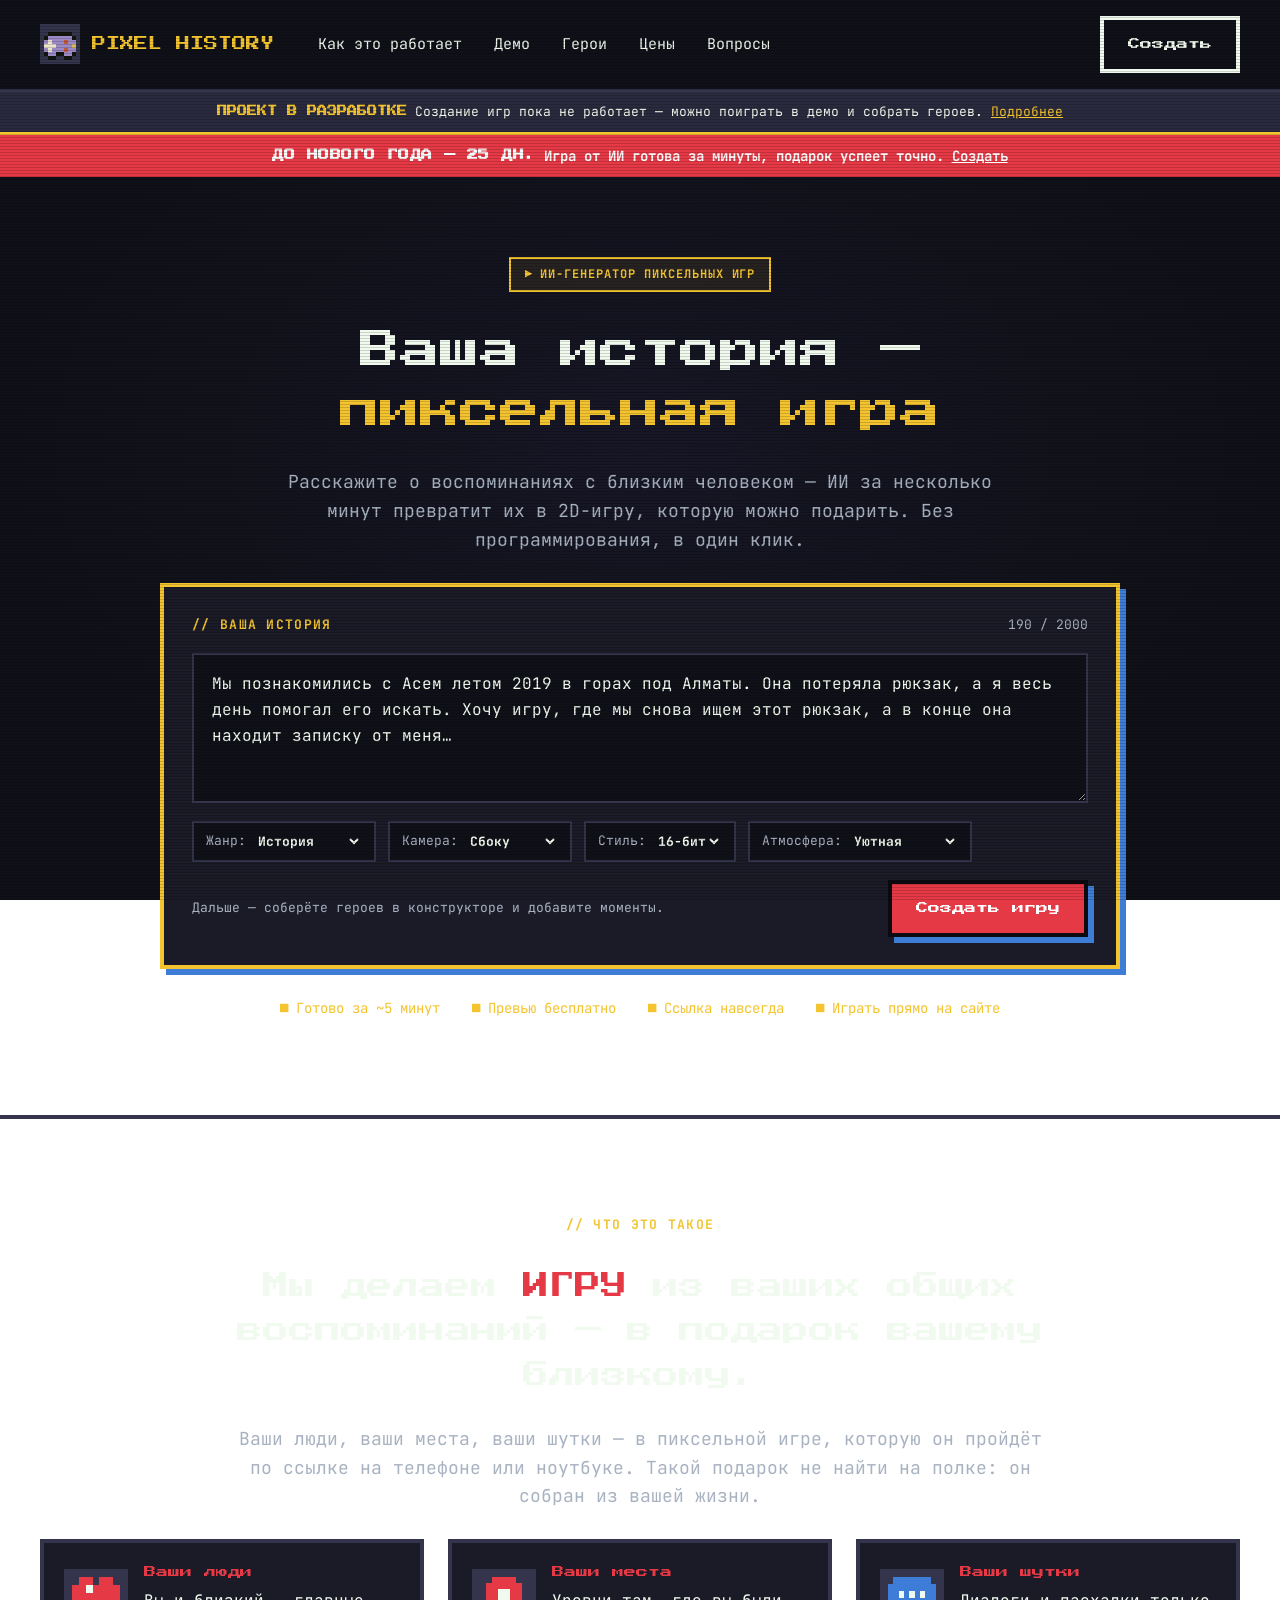
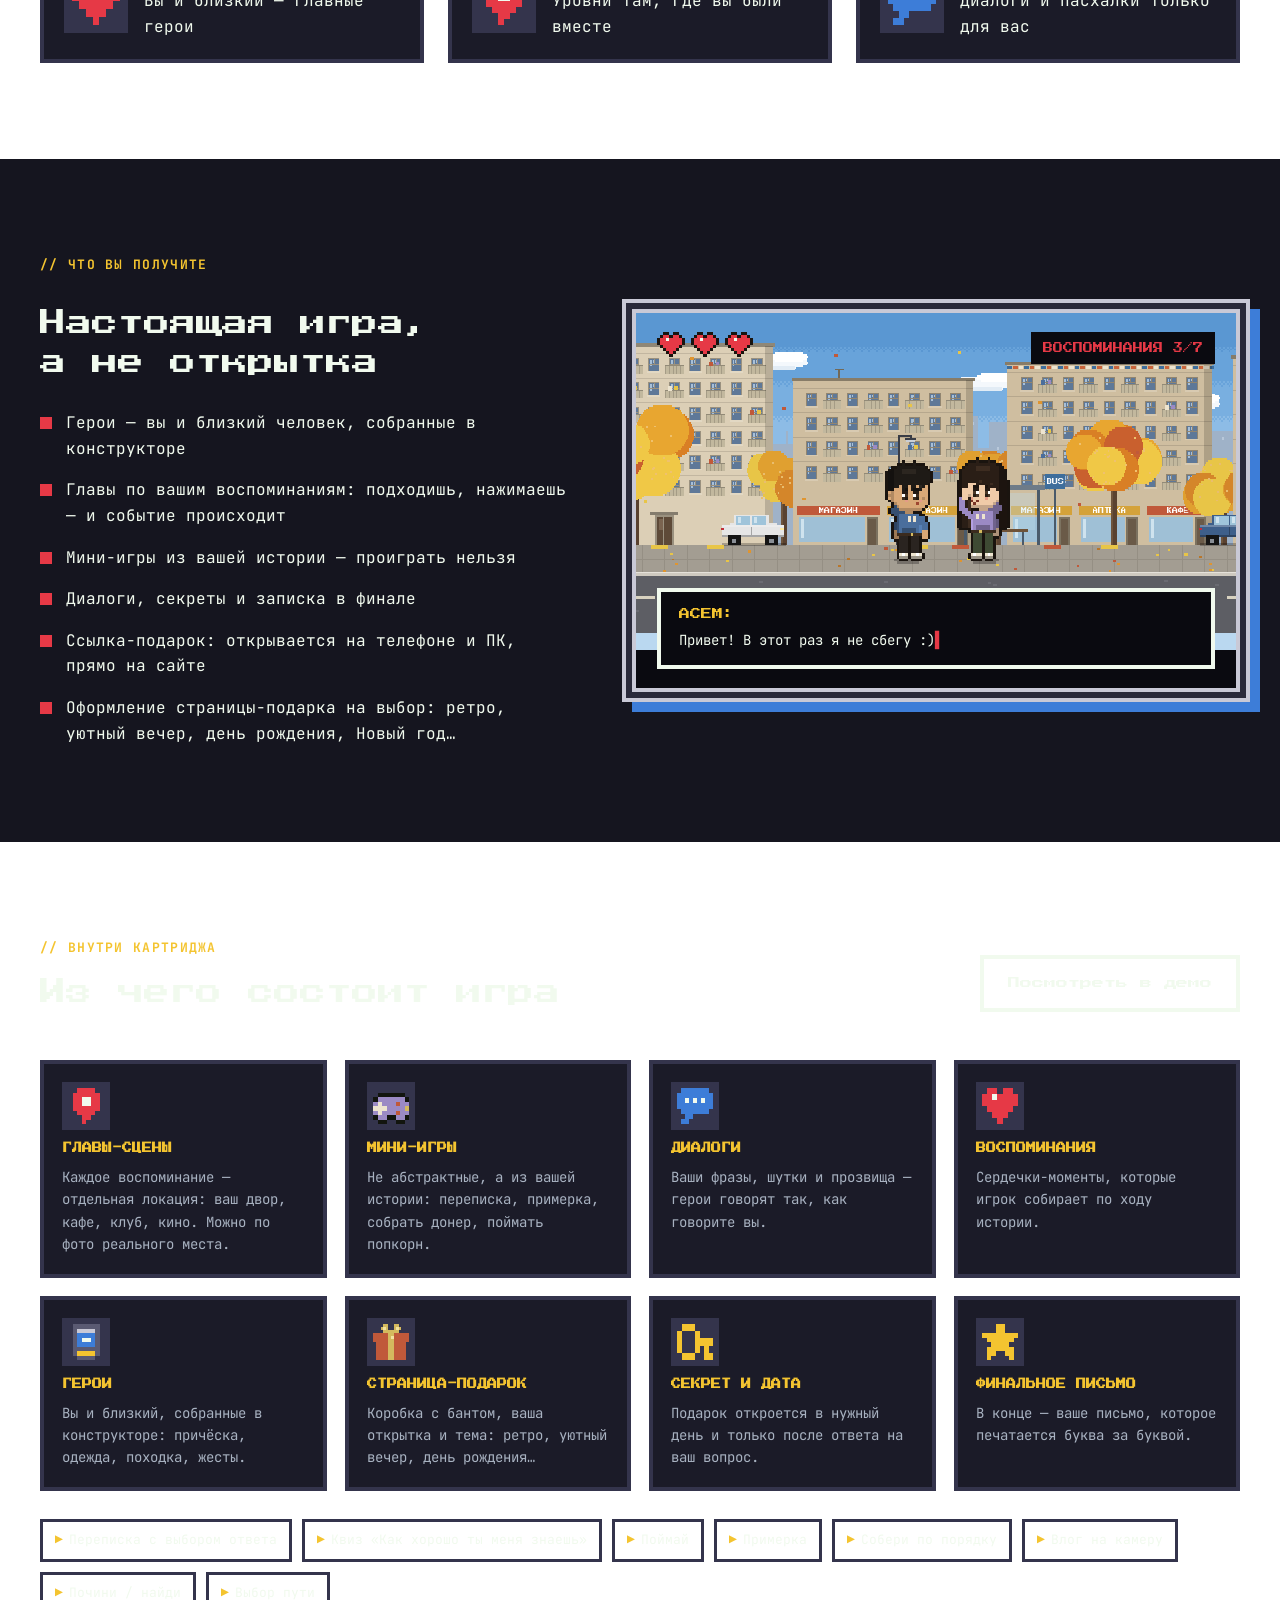
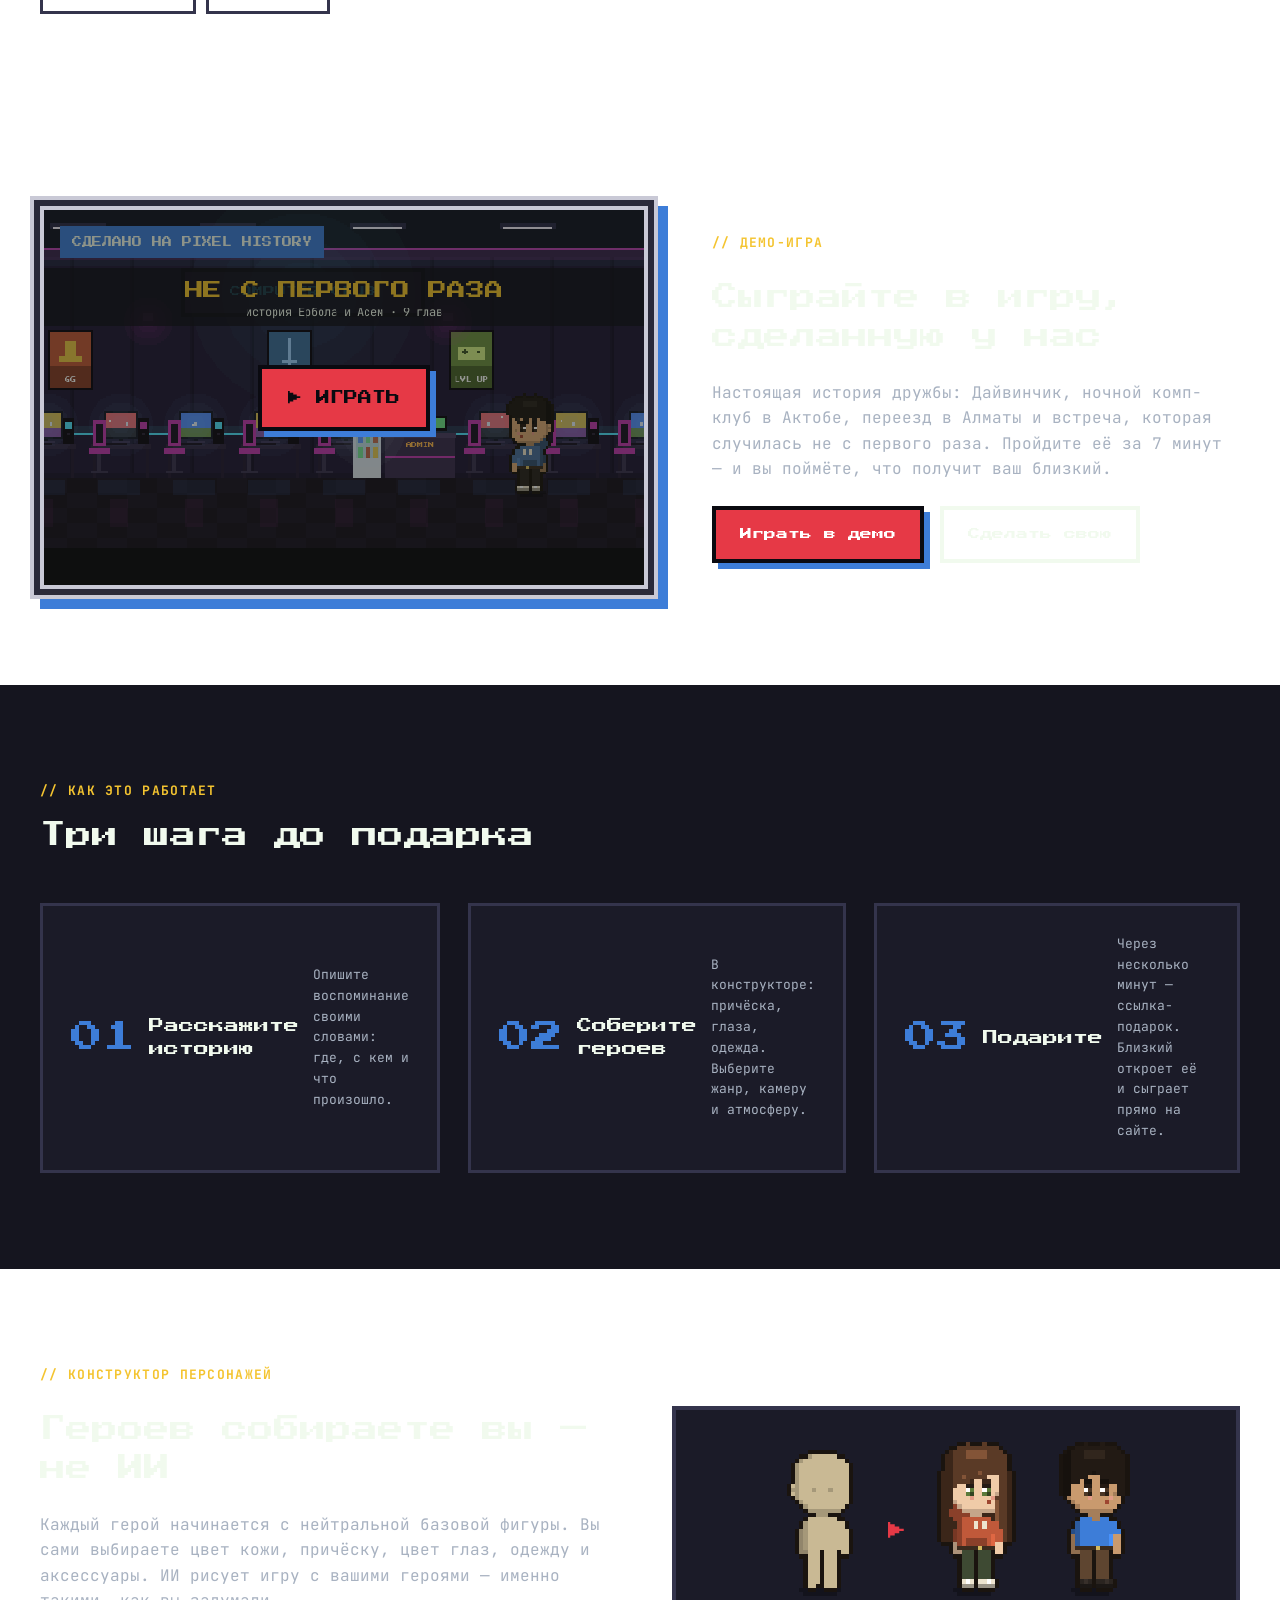
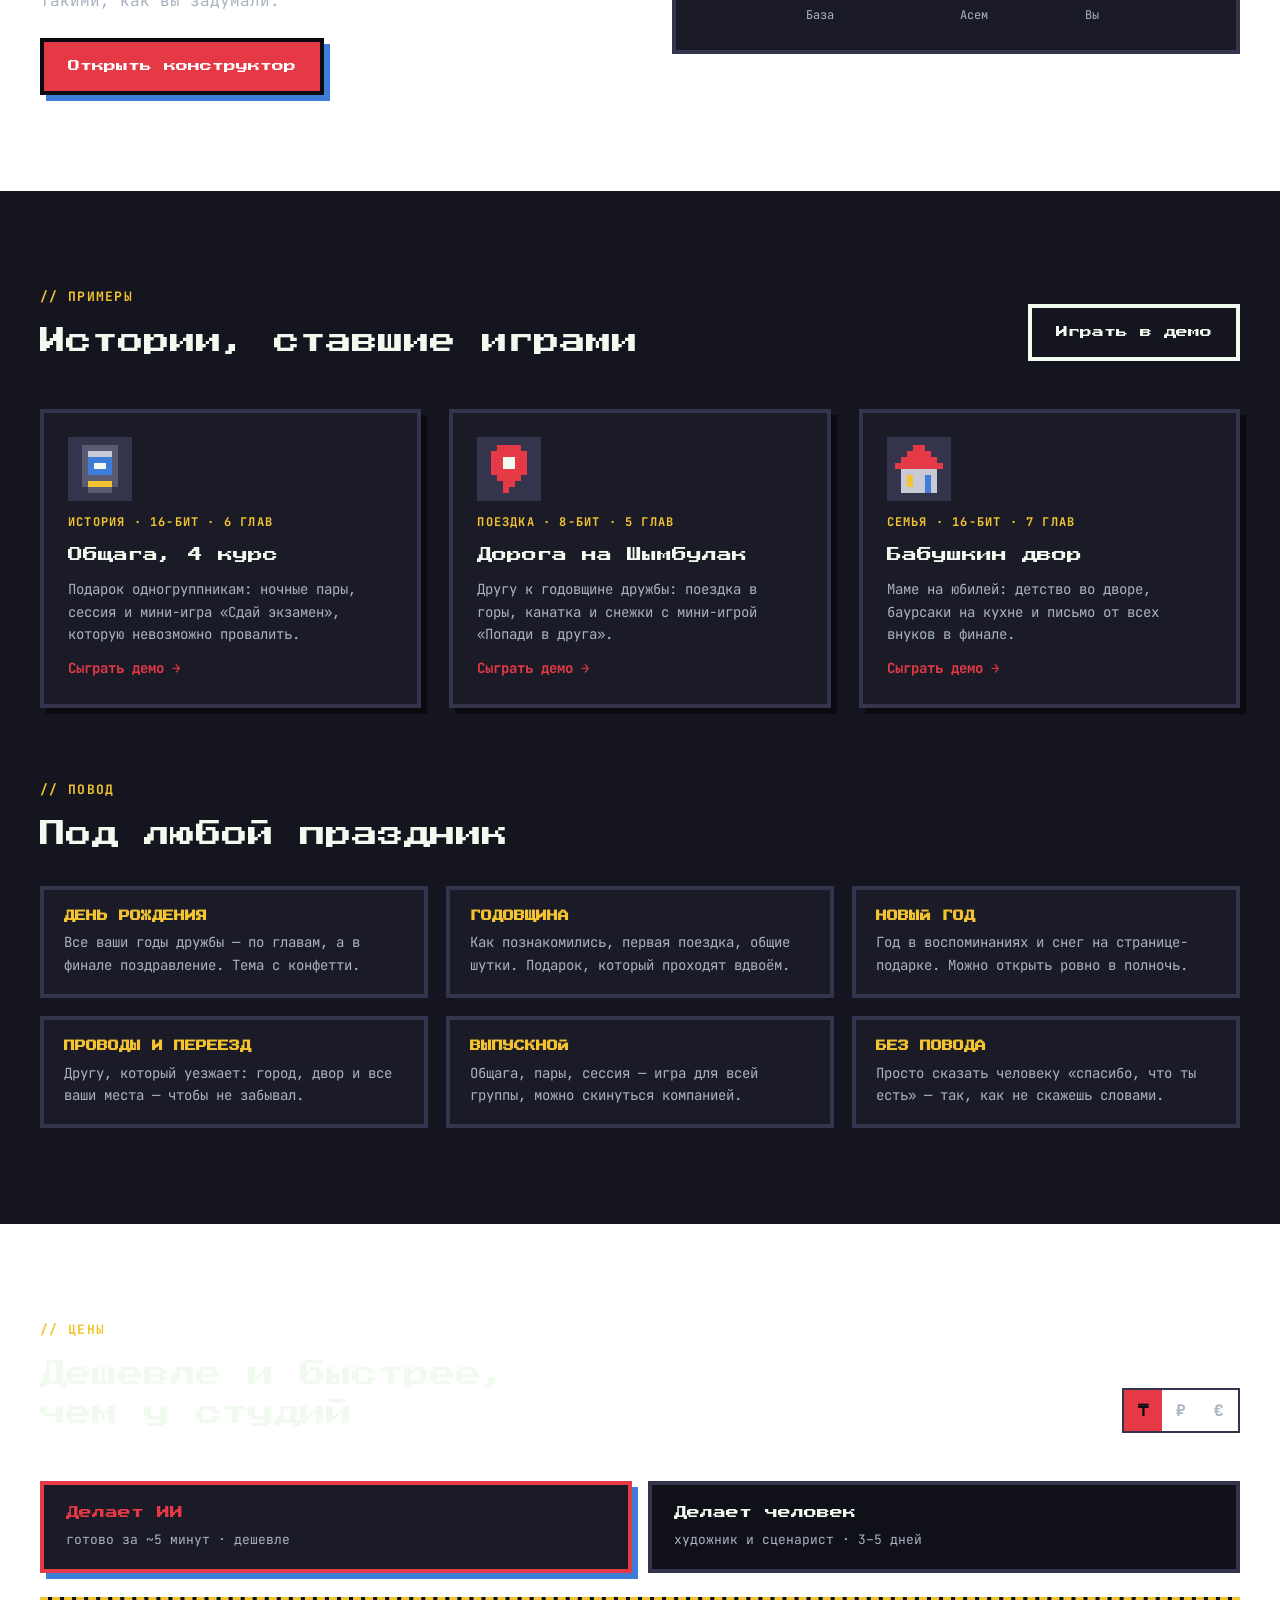
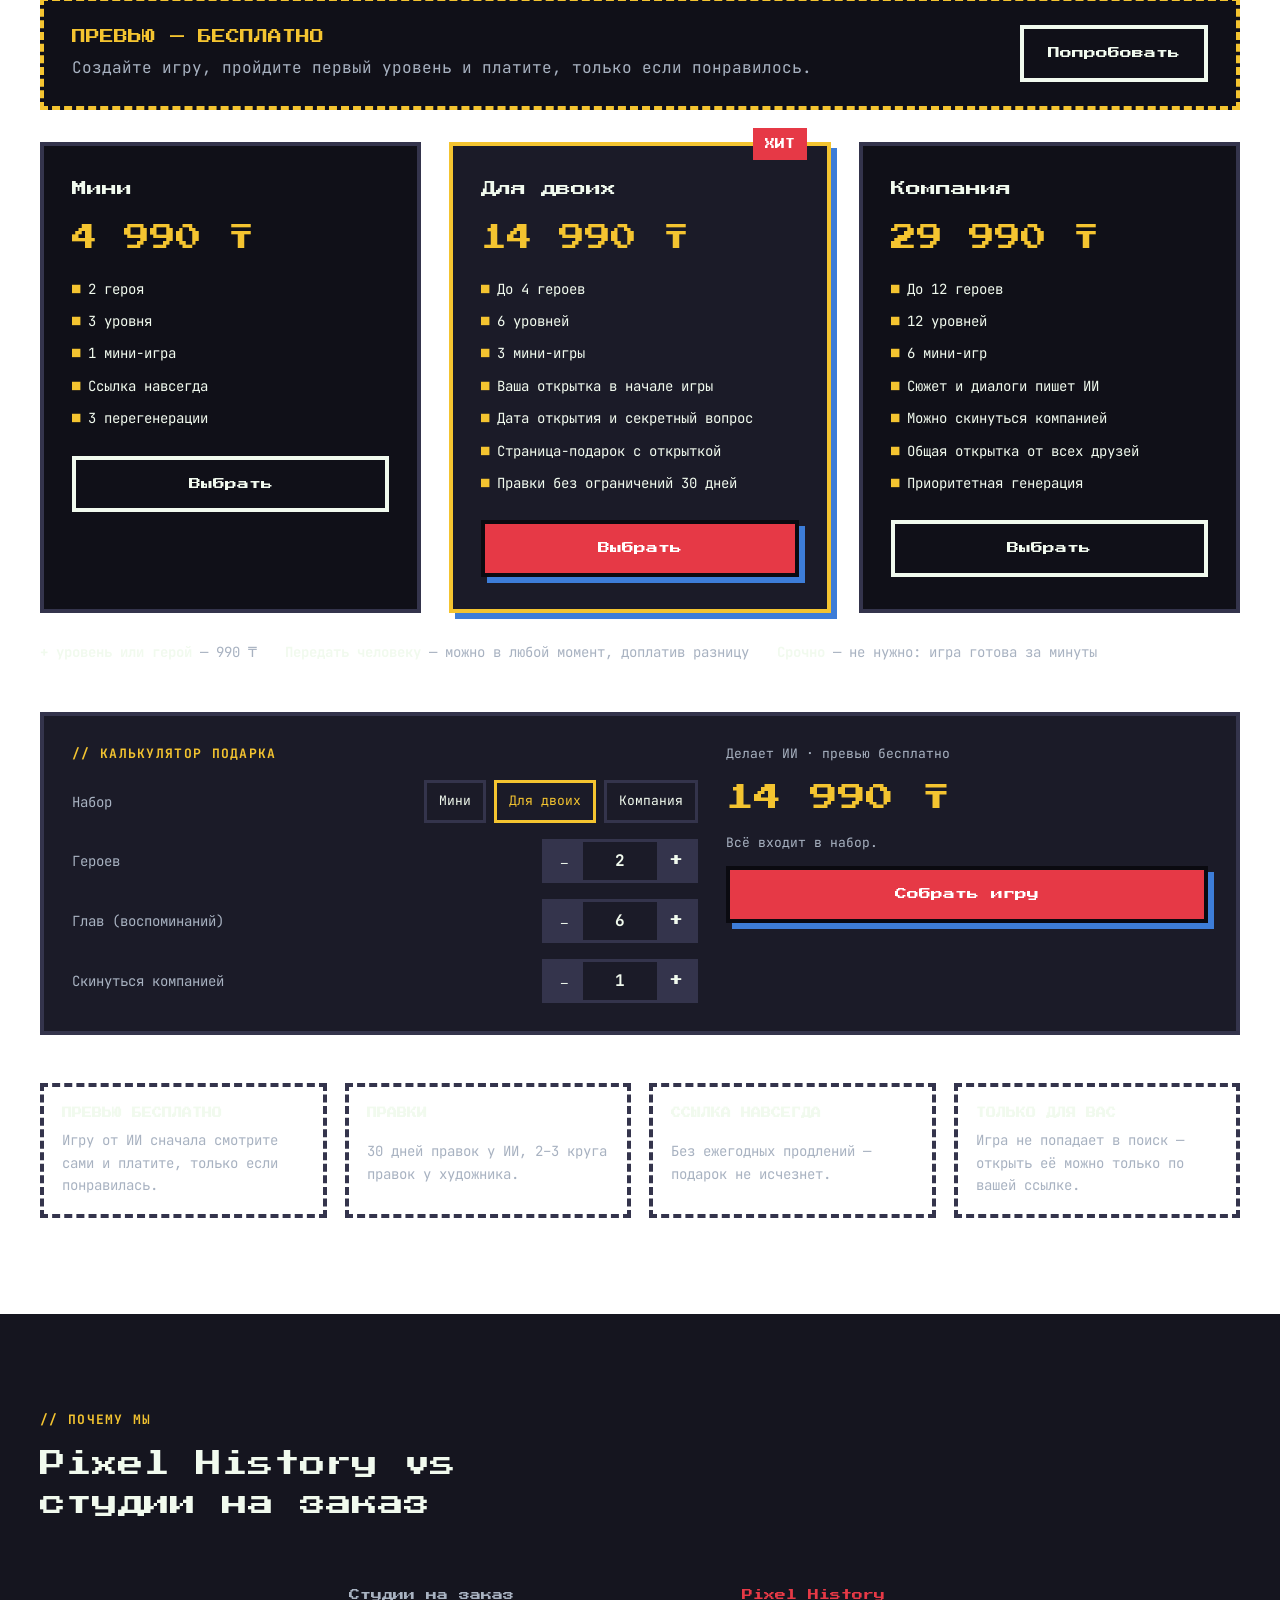
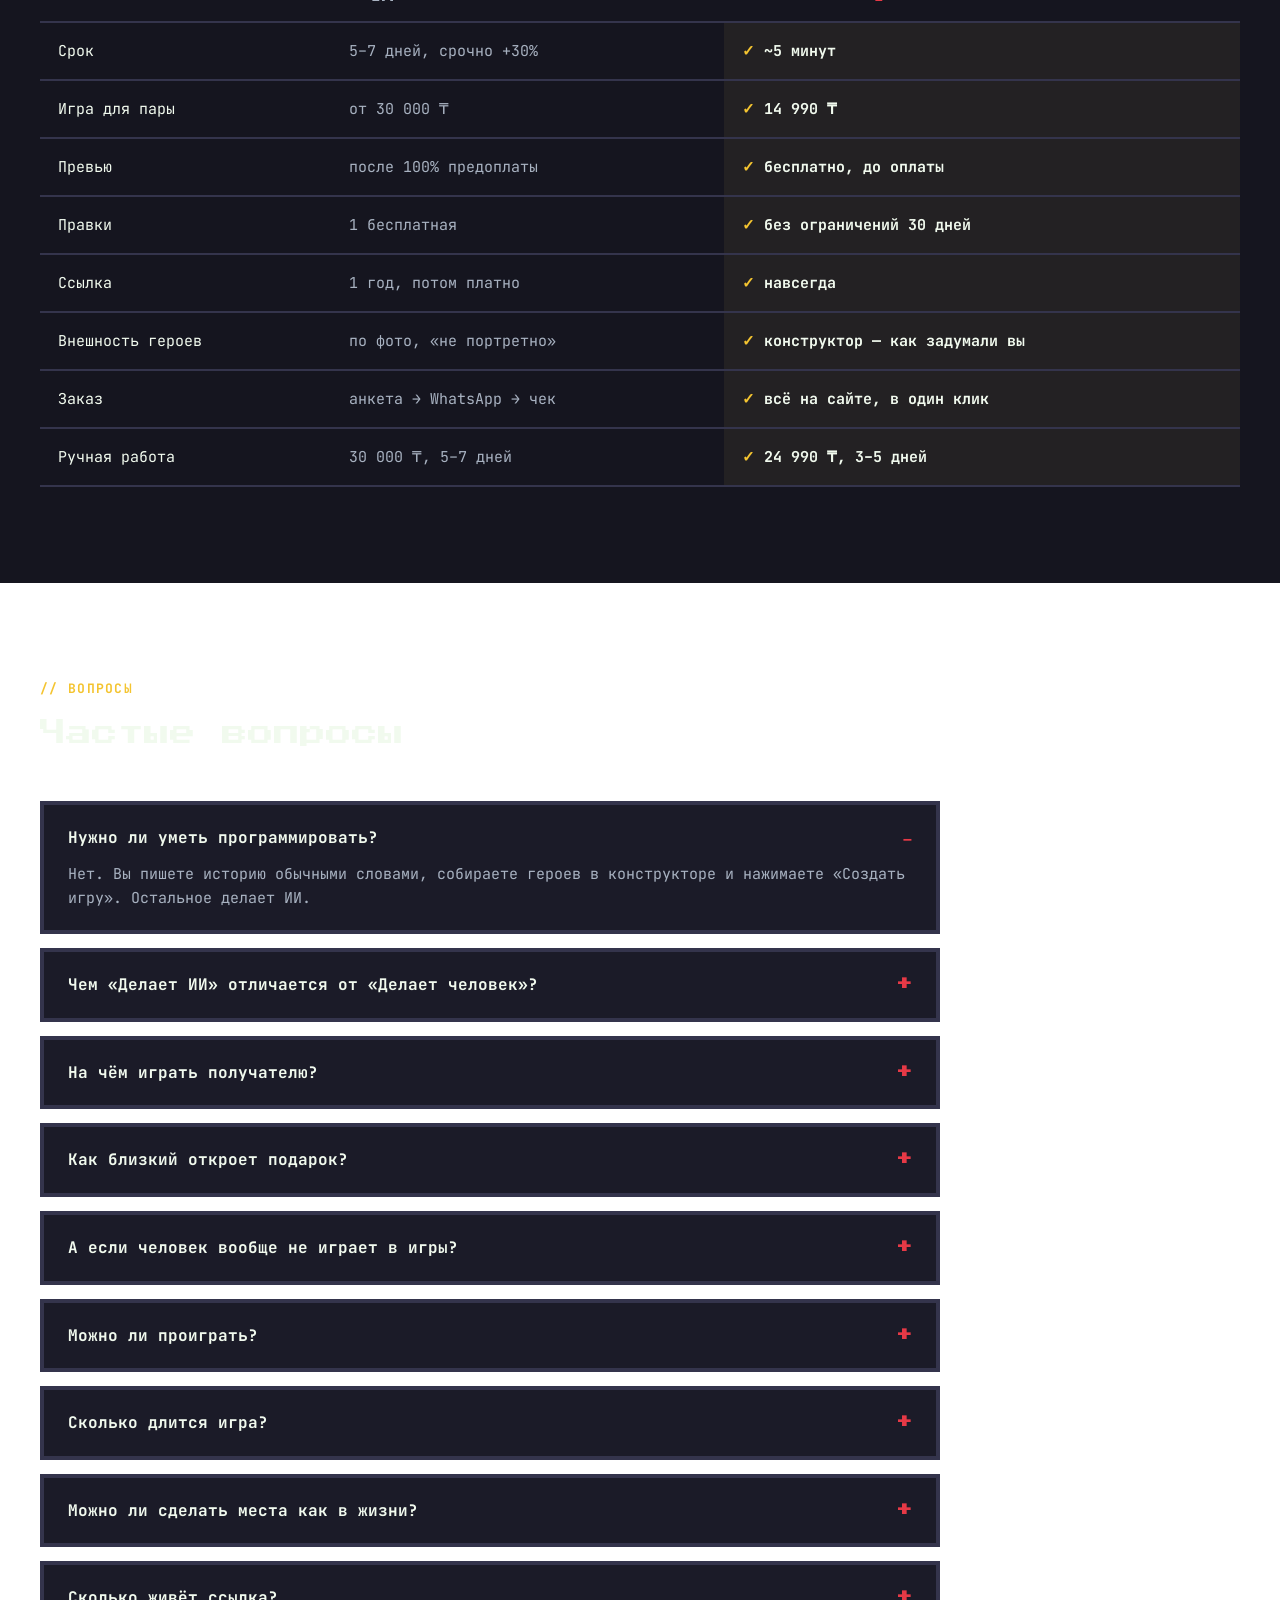
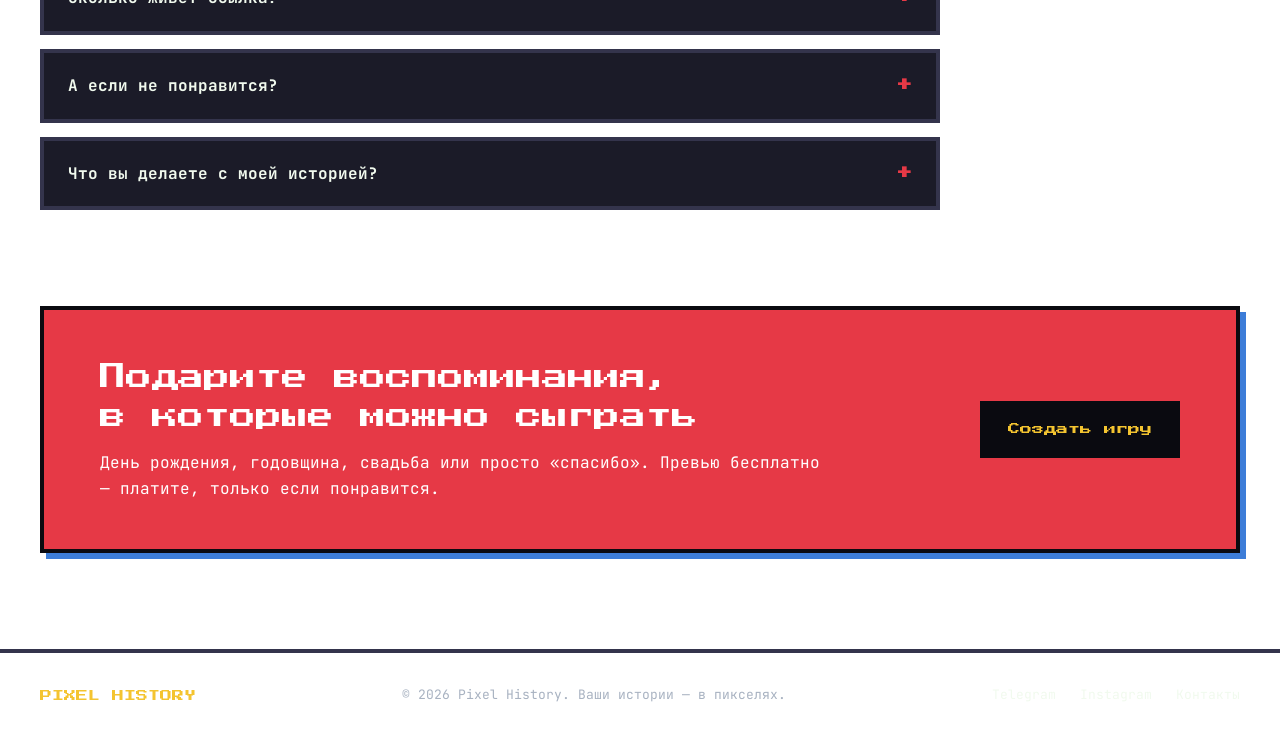
==== index.html @ 3c210b7b "Плашка и окно «Проект в разработке» Co-Authored-By: Claude Opus 5.5 <noreply@anthropic.com>" ====
<!doctype html>
<html lang="ru">
<head>
<meta charset="utf-8">
<meta name="viewport" content="width=device-width, initial-scale=1">
<title>Pixel History — игра из ваших воспоминаний в подарок</title>
<meta name="description" content="Опишите общие воспоминания — ИИ за несколько минут сделает 2D пиксельную игру, которую можно подарить близкому человеку.">
<link rel="preconnect" href="https://fonts.googleapis.com">
<link rel="preconnect" href="https://fonts.gstatic.com" crossorigin>
<link href="https://fonts.googleapis.com/css2?family=JetBrains+Mono:wght@400;700&family=Press+Start+2P&display=swap" rel="stylesheet">
<link rel="stylesheet" href="assets/style.css?v=16">
<link id="site-theme" rel="stylesheet" href="assets/retro.css?v=3">
<style>
  /* плашка «до праздника» */
  .holiday { background: var(--yellow); color: #FFFFFF; text-align: center; padding: 10px 16px; font-size: 14px; font-weight: 700; }
  .holiday b { font-family: var(--pixel); font-size: 11px; letter-spacing: .04em; }
  .holiday a { color: #FFFFFF; text-decoration: underline; margin-left: 8px; }
  /* из чего состоит игра */
  .parts { display: grid; grid-template-columns: repeat(4, minmax(0, 1fr)); gap: 18px; }
  .part { background: var(--surface); border: 4px solid var(--surface2); padding: 18px; display: grid; gap: 10px; align-content: start; }
  .part canvas { width: 48px; height: 48px; background: var(--surface2); padding: 6px; image-rendering: pixelated; }
  .part b { font-family: var(--pixel); font-size: 10px; line-height: 1.6; color: var(--moss); }
  .part span { color: var(--muted); font-size: 14px; }
  .minis { display: flex; flex-wrap: wrap; gap: 10px; margin-top: 28px; }
  .minis span { border: 3px solid var(--surface2); padding: 8px 12px; font-size: 13px; }
  .minis span i { font-style: normal; color: var(--moss); margin-right: 6px; }
  /* поводы */
  .occ { display: grid; grid-template-columns: repeat(3, minmax(0, 1fr)); gap: 18px; margin-top: 56px; }
  .occ a { background: var(--surface); border: 4px solid var(--surface2); padding: 18px 20px; display: grid; gap: 6px; color: var(--text); text-decoration: none; transition: transform .1s; }
  .occ a:hover { transform: translate(-3px, -3px); border-color: var(--moss); box-shadow: 6px 6px 0 var(--rust); }
  .occ a b { font-family: var(--pixel); font-size: 11px; color: var(--moss); }
  .occ a span { color: var(--muted); font-size: 14px; }
  /* калькулятор */
  .calc { margin-top: 48px; display: grid; grid-template-columns: minmax(0, 1.3fr) minmax(0, 1fr); gap: 28px; }
  .calc .rows { display: grid; gap: 16px; }
  .calc .row { display: flex; justify-content: space-between; align-items: center; gap: 12px; flex-wrap: wrap; }
  .calc .row > span { color: var(--muted); font-size: 14px; }
  .step { display: flex; align-items: center; border: 3px solid var(--surface2); }
  .step button { width: 38px; height: 38px; background: var(--surface2); color: var(--text); border: 0; font-family: var(--pixel); font-size: 14px; cursor: pointer; }
  .step output { min-width: 46px; text-align: center; font-weight: 700; }
  .calc .seg { display: flex; flex-wrap: wrap; gap: 8px; }
  .calc .seg button { border: 3px solid var(--surface2); background: none; color: var(--text); padding: 8px 12px; cursor: pointer; font: inherit; font-size: 13px; }
  .calc .seg button.on { border-color: var(--moss); color: var(--moss); }
  .calc .total { display: grid; gap: 12px; align-content: start; }
  .calc .sum { font-family: var(--pixel); font-size: clamp(20px, 3vw, 28px); color: var(--moss); }
  .calc .per { color: var(--text); font-weight: 700; }
  .calc .note { color: var(--muted); font-size: 13px; }
  /* гарантии */
  .guar { display: grid; grid-template-columns: repeat(4, minmax(0, 1fr)); gap: 18px; margin-top: 48px; }
  .guar div { border: 4px dashed var(--surface2); padding: 18px; display: grid; gap: 8px; }
  .guar b { font-family: var(--pixel); font-size: 10px; line-height: 1.6; }
  .guar span { color: var(--muted); font-size: 14px; }
  /* закреплённая кнопка на телефоне */
  .sticky-cta { display: none; }
  @media (max-width: 760px) {
    .parts, .guar { grid-template-columns: minmax(0, 1fr) minmax(0, 1fr); }
    .occ, .calc { grid-template-columns: minmax(0, 1fr); }
    .sticky-cta { position: fixed; left: 0; right: 0; bottom: 0; z-index: 60; display: flex; justify-content: space-between; align-items: center; gap: 12px; padding: 10px 16px; background: var(--ink); border-top: 3px solid var(--yellow); transform: translateY(110%); transition: transform .2s; }
    .sticky-cta.show { transform: none; }
    .sticky-cta span { font-size: 13px; color: var(--muted); } .sticky-cta b { color: var(--text); }
    body { padding-bottom: 68px; }
  }
  @media (max-width: 420px) { .parts, .guar { grid-template-columns: minmax(0, 1fr); } }
</style>
</head>
<body>

<header class="nav">
  <div class="wrap">
    <a class="logo" href="index.html"><canvas data-icon="controller"></canvas>PIXEL HISTORY</a>
    <nav class="nav-links">
      <a href="#how">Как это работает</a>
      <a href="#demo">Демо</a>
      <a href="#characters">Герои</a>
      <a href="#pricing">Цены</a>
      <a href="#faq">Вопросы</a>
    </nav>
    <a class="btn" href="create.html">Создать</a>
  </div>
</header>

<div class="holiday" id="holiday" hidden></div>

<!-- HERO -->
<section class="hero">
  <div class="wrap">
    <span class="chip">▶ ИИ-ГЕНЕРАТОР ПИКСЕЛЬНЫХ ИГР</span>
    <h1>Ваша история —<span class="yellow">пиксельная игра</span></h1>
    <p class="lead">Расскажите о воспоминаниях с близким человеком — ИИ за несколько минут превратит их в 2D-игру, которую можно подарить. Без программирования, в один клик.</p>

    <form class="prompt panel hot" id="quick">
      <div class="row">
        <span class="kicker">// Ваша история</span>
        <span class="muted small"><span id="count">0</span> / 2000</span>
      </div>
      <textarea class="field" id="story" maxlength="2000" placeholder="Например: мы познакомились с Асем летом 2019 в горах под Алматы. Она потеряла рюкзак, а я весь день помогал его искать…">Мы познакомились с Асем летом 2019 в горах под Алматы. Она потеряла рюкзак, а я весь день помогал его искать. Хочу игру, где мы снова ищем этот рюкзак, а в конце она находит записку от меня…</textarea>
      <div class="selects">
        <label class="select"><span>Жанр:</span><select name="genre"><option>История</option><option>Приключение</option><option>Квест</option><option>Аркада</option></select></label>
        <label class="select"><span>Камера:</span><select name="camera"><option>Сбоку</option><option>Сверху</option><option>Изометрия</option></select></label>
        <label class="select"><span>Стиль:</span><select name="style"><option>16-бит</option><option>8-бит</option></select></label>
        <label class="select"><span>Атмосфера:</span><select name="mood"><option>Уютная</option><option>Романтичная</option><option>Смешная</option><option>Ностальгия</option><option>Загадочная</option></select></label>
      </div>
      <div class="row">
        <span class="muted small">Дальше — соберёте героев в конструкторе и добавите моменты.</span>
        <button class="btn primary" type="submit">Создать игру</button>
      </div>
    </form>
    <div class="perks"><span>Готово за ~5 минут</span><span>Превью бесплатно</span><span>Ссылка навсегда</span><span>Играть прямо на сайте</span></div>
  </div>
</section>

<!-- ЧТО ЭТО -->
<section class="what">
  <div class="wrap">
    <span class="kicker">// Что это такое</span>
    <h2>Мы делаем <span class="yellow">ИГРУ</span> из ваших общих воспоминаний — в подарок вашему близкому.</h2>
    <p class="lead">Ваши люди, ваши места, ваши шутки — в пиксельной игре, которую он пройдёт по ссылке на телефоне или ноутбуке. Такой подарок не найти на полке: он собран из вашей жизни.</p>
    <div class="pillars">
      <div class="pillar"><canvas data-icon="heart"></canvas><div><b>Ваши люди</b>Вы и близкий — главные герои</div></div>
      <div class="pillar"><canvas data-icon="pin"></canvas><div><b>Ваши места</b>Уровни там, где вы были вместе</div></div>
      <div class="pillar"><canvas data-icon="chat"></canvas><div><b>Ваши шутки</b>Диалоги и пасхалки только для вас</div></div>
    </div>
  </div>
</section>

<!-- ЧТО ПОЛУЧИТЕ -->
<section class="alt">
  <div class="wrap split">
    <div style="display:grid;gap:28px">
      <span class="kicker">// Что вы получите</span>
      <h2>Настоящая игра,<br>а не открытка</h2>
      <ul class="checklist">
        <li>Герои — вы и близкий человек, собранные в конструкторе</li>
        <li>Главы по вашим воспоминаниям: подходишь, нажимаешь — и событие происходит</li>
        <li>Мини-игры из вашей истории — проиграть нельзя</li>
        <li>Диалоги, секреты и записка в финале</li>
        <li>Ссылка-подарок: открывается на телефоне и ПК, прямо на сайте</li>
        <li>Оформление страницы-подарка на выбор: ретро, уютный вечер, день рождения, Новый год…</li>
      </ul>
    </div>
    <div class="pixel-frame game">
      <canvas id="scene" width="640" height="400"></canvas>
      <div class="hud">
        <div class="hearts"><canvas data-icon="heart" data-outline></canvas><canvas data-icon="heart" data-outline></canvas><canvas data-icon="heart" data-outline></canvas></div>
        <div class="score">ВОСПОМИНАНИЯ 3/7</div>
        <div class="dialog"><b>АСЕМ:</b><span class="typed" id="typed"></span></div>
      </div>
    </div>
  </div>
</section>

<!-- ДЕМО -->
<section id="parts">
  <div class="wrap">
    <div class="sec-head"><div><span class="kicker">// Внутри картриджа</span><h2>Из чего состоит игра</h2></div><a class="btn" href="play.html">Посмотреть в демо</a></div>
    <div class="parts">
      <div class="part"><canvas data-icon="pin"></canvas><b>ГЛАВЫ-СЦЕНЫ</b><span>Каждое воспоминание — отдельная локация: ваш двор, кафе, клуб, кино. Можно по фото реального места.</span></div>
      <div class="part"><canvas data-icon="controller"></canvas><b>МИНИ-ИГРЫ</b><span>Не абстрактные, а из вашей истории: переписка, примерка, собрать донер, поймать попкорн.</span></div>
      <div class="part"><canvas data-icon="chat"></canvas><b>ДИАЛОГИ</b><span>Ваши фразы, шутки и прозвища — герои говорят так, как говорите вы.</span></div>
      <div class="part"><canvas data-icon="heart"></canvas><b>ВОСПОМИНАНИЯ</b><span>Сердечки-моменты, которые игрок собирает по ходу истории.</span></div>
      <div class="part"><canvas data-icon="cartridge"></canvas><b>ГЕРОИ</b><span>Вы и близкий, собранные в конструкторе: причёска, одежда, походка, жесты.</span></div>
      <div class="part"><canvas data-icon="gift"></canvas><b>СТРАНИЦА-ПОДАРОК</b><span>Коробка с бантом, ваша открытка и тема: ретро, уютный вечер, день рождения…</span></div>
      <div class="part"><canvas data-icon="key"></canvas><b>СЕКРЕТ И ДАТА</b><span>Подарок откроется в нужный день и только после ответа на ваш вопрос.</span></div>
      <div class="part"><canvas data-icon="star"></canvas><b>ФИНАЛЬНОЕ ПИСЬМО</b><span>В конце — ваше письмо, которое печатается буква за буквой.</span></div>
    </div>
    <div class="minis">
      <span><i>▶</i>Переписка с выбором ответа</span><span><i>▶</i>Квиз «Как хорошо ты меня знаешь»</span><span><i>▶</i>Поймай</span><span><i>▶</i>Примерка</span><span><i>▶</i>Собери по порядку</span><span><i>▶</i>Влог на камеру</span><span><i>▶</i>Почини / найди</span><span><i>▶</i>Выбор пути</span>
    </div>
  </div>
</section>

<section id="demo">
  <div class="wrap demo">
    <a class="pixel-frame" href="play.html" aria-label="Играть в демо">
      <canvas id="demoScene" width="640" height="400"></canvas>
      <span class="badge">СДЕЛАНО НА PIXEL HISTORY</span>
      <span class="play"><span>▶ ИГРАТЬ</span></span>
    </a>
    <div style="display:grid;gap:24px">
      <span class="kicker">// Демо-игра</span>
      <h2>Сыграйте в игру,<br>сделанную у нас</h2>
      <p class="muted">Настоящая история дружбы: Дайвинчик, ночной комп-клуб в Актобе, переезд в Алматы и встреча, которая случилась не с первого раза. Пройдите её за 7 минут — и вы поймёте, что получит ваш близкий.</p>
      <div style="display:flex;gap:16px;flex-wrap:wrap">
        <a class="btn primary" href="play.html">Играть в демо</a>
        <a class="btn" href="create.html">Сделать свою</a>
      </div>
    </div>
  </div>
</section>

<!-- КАК ЭТО РАБОТАЕТ -->
<section id="how" class="alt">
  <div class="wrap">
    <div class="sec-head"><div><span class="kicker">// Как это работает</span><h2>Три шага до подарка</h2></div></div>
    <div class="grid-3">
      <div class="panel step"><span class="n">01</span><h3>Расскажите историю</h3><p class="muted small">Опишите воспоминание своими словами: где, с кем и что произошло.</p></div>
      <div class="panel step"><span class="n">02</span><h3>Соберите героев</h3><p class="muted small">В конструкторе: причёска, глаза, одежда. Выберите жанр, камеру и атмосферу.</p></div>
      <div class="panel step"><span class="n">03</span><h3>Подарите</h3><p class="muted small">Через несколько минут — ссылка-подарок. Близкий откроет её и сыграет прямо на сайте.</p></div>
    </div>
  </div>
</section>

<!-- КОНСТРУКТОР ПЕРСОНАЖЕЙ -->
<section id="characters">
  <div class="wrap ctor-promo">
    <div style="display:grid;gap:24px">
      <span class="kicker">// Конструктор персонажей</span>
      <h2>Героев собираете вы — не ИИ</h2>
      <p class="muted">Каждый герой начинается с нейтральной базовой фигуры. Вы сами выбираете цвет кожи, причёску, цвет глаз, одежду и аксессуары. ИИ рисует игру с вашими героями — именно такими, как вы задумали.</p>
      <div><a class="btn primary" href="character.html">Открыть конструктор</a></div>
    </div>
    <div class="ctor-strip">
      <figure><canvas data-hero="base"></canvas>База</figure>
      <span class="arrow">▶</span>
      <figure><canvas data-hero="asem"></canvas>Асем</figure>
      <figure><canvas data-hero="you"></canvas>Вы</figure>
    </div>
  </div>
</section>

<!-- ПРИМЕРЫ -->
<section class="alt">
  <div class="wrap">
    <div class="sec-head"><div><span class="kicker">// Примеры</span><h2>Истории, ставшие играми</h2></div><a class="btn" href="play.html">Играть в демо</a></div>
    <div class="grid-3">
      <article class="card"><canvas class="icon" data-icon="cartridge"></canvas><span class="meta">ИСТОРИЯ · 16-БИТ · 6 ГЛАВ</span><h3>Общага, 4 курс</h3><p>Подарок одногруппникам: ночные пары, сессия и мини-игра «Сдай экзамен», которую невозможно провалить.</p><a href="play.html">Сыграть демо →</a></article>
      <article class="card"><canvas class="icon" data-icon="pin"></canvas><span class="meta">ПОЕЗДКА · 8-БИТ · 5 ГЛАВ</span><h3>Дорога на Шымбулак</h3><p>Другу к годовщине дружбы: поездка в горы, канатка и снежки с мини-игрой «Попади в друга».</p><a href="play.html">Сыграть демо →</a></article>
      <article class="card"><canvas class="icon" data-icon="house"></canvas><span class="meta">СЕМЬЯ · 16-БИТ · 7 ГЛАВ</span><h3>Бабушкин двор</h3><p>Маме на юбилей: детство во дворе, баурсаки на кухне и письмо от всех внуков в финале.</p><a href="play.html">Сыграть демо →</a></article>
    </div>
    <div class="sec-head" style="margin:72px 0 0"><div><span class="kicker">// Повод</span><h2>Под любой праздник</h2></div></div>
    <div class="occ" style="margin-top:32px">
      <a href="create.html"><b>ДЕНЬ РОЖДЕНИЯ</b><span>Все ваши годы дружбы — по главам, а в финале поздравление. Тема с конфетти.</span></a>
      <a href="create.html"><b>ГОДОВЩИНА</b><span>Как познакомились, первая поездка, общие шутки. Подарок, который проходят вдвоём.</span></a>
      <a href="create.html"><b>НОВЫЙ ГОД</b><span>Год в воспоминаниях и снег на странице-подарке. Можно открыть ровно в полночь.</span></a>
      <a href="create.html"><b>ПРОВОДЫ И ПЕРЕЕЗД</b><span>Другу, который уезжает: город, двор и все ваши места — чтобы не забывал.</span></a>
      <a href="create.html"><b>ВЫПУСКНОЙ</b><span>Общага, пары, сессия — игра для всей группы, можно скинуться компанией.</span></a>
      <a href="create.html"><b>БЕЗ ПОВОДА</b><span>Просто сказать человеку «спасибо, что ты есть» — так, как не скажешь словами.</span></a>
    </div>
  </div>
</section>

<!-- ЦЕНЫ -->
<section id="pricing">
  <div class="wrap">
    <div class="sec-head">
      <div><span class="kicker">// Цены</span><h2>Дешевле и быстрее,<br>чем у студий</h2></div>
      <div class="cur" id="cur"><button class="on" data-c="kzt">₸</button><button data-c="rub">₽</button><button data-c="eur">€</button></div>
    </div>
    <div class="mode-switch" id="mode">
      <button class="on" data-m="ai"><b>Делает ИИ</b><span>готово за ~5 минут · дешевле</span></button>
      <button data-m="human"><b>Делает человек</b><span>художник и сценарист · 3–5 дней</span></button>
    </div>
    <div class="free-strip" data-mode="ai">
      <div><b>ПРЕВЬЮ — БЕСПЛАТНО</b><span class="muted">Создайте игру, пройдите первый уровень и платите, только если понравилось.</span></div>
      <a class="btn" href="create.html">Попробовать</a>
    </div>
    <div class="free-strip human" data-mode="human" hidden>
      <div><b>РУЧНАЯ РАБОТА</b><span class="muted">Художник рисует героев по вашим фото и конструктору, сценарист пишет сюжет и диалоги. Личный менеджер в чате на сайте.</span></div>
      <a class="btn" href="create.html?mode=human">Обсудить</a>
    </div>
    <div class="grid-3" data-mode="human" hidden>
      <div class="price">
        <h3>Мини</h3>
        <div class="amount" data-kzt="9 990 ₸" data-rub="1 990 ₽" data-eur="20 €">9 990 ₸</div>
        <ul><li>2 героя по фото</li><li>3 уровня</li><li>1 мини-игра</li><li>Готово за 3 дня</li><li>2 круга правок</li><li>Ссылка навсегда</li></ul>
        <a class="btn block" href="create.html?mode=human&plan=mini">Заказать</a>
      </div>
      <div class="price hit">
        <span class="hit-badge">ХИТ</span>
        <h3>Для двоих</h3>
        <div class="amount" data-kzt="24 990 ₸" data-rub="4 990 ₽" data-eur="50 €">24 990 ₸</div>
        <ul><li>До 4 героев — портретно по фото</li><li>6 уровней</li><li>3 мини-игры, одна — авторская</li><li>Сюжет и диалоги пишет сценарист</li><li>Готово за 3–5 дней</li><li>3 круга правок</li><li>Ссылка-подарок навсегда</li></ul>
        <a class="btn primary block" href="create.html?mode=human&plan=duo">Заказать</a>
      </div>
      <div class="price">
        <h3>Компания</h3>
        <div class="amount" data-kzt="59 990 ₸" data-rub="11 990 ₽" data-eur="120 €">59 990 ₸</div>
        <ul><li>До 12 героев по фото</li><li>12 уровней</li><li>6 мини-игр, 2 авторские</li><li>Сюжет и финальное письмо</li><li>Готово за 5 дней</li><li>Правки без ограничений</li><li>Общая открытка от всех друзей</li></ul>
        <a class="btn block" href="create.html?mode=human&plan=crew">Заказать</a>
      </div>
    </div>
    <div class="grid-3" data-mode="ai">
      <div class="price">
        <h3>Мини</h3>
        <div class="amount" data-kzt="4 990 ₸" data-rub="990 ₽" data-eur="10 €">4 990 ₸</div>
        <ul><li>2 героя</li><li>3 уровня</li><li>1 мини-игра</li><li>Ссылка навсегда</li><li>3 перегенерации</li></ul>
        <a class="btn block" href="create.html?plan=mini">Выбрать</a>
      </div>
      <div class="price hit">
        <span class="hit-badge">ХИТ</span>
        <h3>Для двоих</h3>
        <div class="amount" data-kzt="14 990 ₸" data-rub="2 990 ₽" data-eur="30 €">14 990 ₸</div>
        <ul><li>До 4 героев</li><li>6 уровней</li><li>3 мини-игры</li><li>Ваша открытка в начале игры</li><li>Дата открытия и секретный вопрос</li><li>Страница-подарок с открыткой</li><li>Правки без ограничений 30 дней</li></ul>
        <a class="btn primary block" href="create.html?plan=duo">Выбрать</a>
      </div>
      <div class="price">
        <h3>Компания</h3>
        <div class="amount" data-kzt="29 990 ₸" data-rub="5 990 ₽" data-eur="60 €">29 990 ₸</div>
        <ul><li>До 12 героев</li><li>12 уровней</li><li>6 мини-игр</li><li>Сюжет и диалоги пишет ИИ</li><li>Можно скинуться компанией</li><li>Общая открытка от всех друзей</li><li>Приоритетная генерация</li></ul>
        <a class="btn block" href="create.html?plan=crew">Выбрать</a>
      </div>
    </div>
    <div class="addons" data-mode="ai">
      <span><b>+ уровень или герой</b> — <span data-kzt="990 ₸" data-rub="199 ₽" data-eur="2 €">990 ₸</span></span>
      <span><b>Передать человеку</b> — можно в любой момент, доплатив разницу</span>
      <span><b>Срочно</b> — не нужно: игра готова за минуты</span>
    </div>
    <div class="addons" data-mode="human" hidden>
      <span><b>+ уровень или герой</b> — <span data-kzt="3 990 ₸" data-rub="790 ₽" data-eur="8 €">3 990 ₸</span></span>
      <span><b>Авторская мини-игра</b> — <span data-kzt="7 990 ₸" data-rub="1 590 ₽" data-eur="16 €">7 990 ₸</span></span>
      <span><b>Срочно за 24 часа</b> — +30%</span>
    </div>

    <div class="calc panel">
      <div class="rows">
        <span class="kicker">// Калькулятор подарка</span>
        <div class="row"><span>Набор</span><div class="seg" id="cPlan"><button data-p="mini">Мини</button><button class="on" data-p="duo">Для двоих</button><button data-p="crew">Компания</button></div></div>
        <div class="row"><span>Героев</span><div class="step" data-k="heroes"><button data-d="-1">−</button><output>2</output><button data-d="1">+</button></div></div>
        <div class="row"><span>Глав (воспоминаний)</span><div class="step" data-k="levels"><button data-d="-1">−</button><output>6</output><button data-d="1">+</button></div></div>
        <div class="row" id="cMiniRow" hidden><span>Авторские мини-игры</span><div class="step" data-k="minis"><button data-d="-1">−</button><output>0</output><button data-d="1">+</button></div></div>
        <div class="row" id="cUrgentRow" hidden><span>Срочно за 24 часа (+30%)</span><div class="seg" id="cUrgent"><button class="on" data-u="0">Нет</button><button data-u="1">Да</button></div></div>
        <div class="row"><span>Скинуться компанией</span><div class="step" data-k="people"><button data-d="-1">−</button><output>1</output><button data-d="1">+</button></div></div>
      </div>
      <div class="total">
        <span class="muted small" id="cMode">Делает ИИ</span>
        <div class="sum" id="cSum">14 990 ₸</div>
        <div class="per" id="cPer" hidden></div>
        <div class="note" id="cNote"></div>
        <a class="btn primary block" id="cGo" href="create.html?plan=duo">Собрать игру</a>
      </div>
    </div>

    <div class="guar">
      <div><b>ПРЕВЬЮ БЕСПЛАТНО</b><span>Игру от ИИ сначала смотрите сами и платите, только если понравилась.</span></div>
      <div><b>ПРАВКИ</b><span>30 дней правок у ИИ, 2–3 круга правок у художника.</span></div>
      <div><b>ССЫЛКА НАВСЕГДА</b><span>Без ежегодных продлений — подарок не исчезнет.</span></div>
      <div><b>ТОЛЬКО ДЛЯ ВАС</b><span>Игра не попадает в поиск — открыть её можно только по вашей ссылке.</span></div>
    </div>
  </div>
</section>

<!-- СРАВНЕНИЕ -->
<section class="alt">
  <div class="wrap">
    <div class="sec-head"><div><span class="kicker">// Почему мы</span><h2>Pixel History vs<br>студии на заказ</h2></div></div>
    <div style="overflow-x:auto">
      <table class="compare">
        <thead><tr><th></th><th>Студии на заказ</th><th class="us">Pixel History</th></tr></thead>
        <tbody>
          <tr><td>Срок</td><td class="them">5–7 дней, срочно +30%</td><td class="us">~5 минут</td></tr>
          <tr><td>Игра для пары</td><td class="them">от 30 000 ₸</td><td class="us">14 990 ₸</td></tr>
          <tr><td>Превью</td><td class="them">после 100% предоплаты</td><td class="us">бесплатно, до оплаты</td></tr>
          <tr><td>Правки</td><td class="them">1 бесплатная</td><td class="us">без ограничений 30 дней</td></tr>
          <tr><td>Ссылка</td><td class="them">1 год, потом платно</td><td class="us">навсегда</td></tr>
          <tr><td>Внешность героев</td><td class="them">по фото, «не портретно»</td><td class="us">конструктор — как задумали вы</td></tr>
          <tr><td>Заказ</td><td class="them">анкета → WhatsApp → чек</td><td class="us">всё на сайте, в один клик</td></tr>
          <tr><td>Ручная работа</td><td class="them">30 000 ₸, 5–7 дней</td><td class="us">24 990 ₸, 3–5 дней</td></tr>
        </tbody>
      </table>
    </div>
  </div>
</section>

<!-- FAQ -->
<section id="faq">
  <div class="wrap">
    <div class="sec-head"><div><span class="kicker">// Вопросы</span><h2>Частые вопросы</h2></div></div>
    <div class="faq">
      <details open><summary>Нужно ли уметь программировать?</summary><p>Нет. Вы пишете историю обычными словами, собираете героев в конструкторе и нажимаете «Создать игру». Остальное делает ИИ.</p></details>
      <details><summary>Чем «Делает ИИ» отличается от «Делает человек»?</summary><p>ИИ собирает игру за несколько минут и стоит дешевле — отлично, если хочется быстро. Человек (художник и сценарист) рисует героев портретно по вашим фото, пишет сюжет и делает авторские мини-игры — дороже и занимает 3–5 дней. Начать с ИИ и потом передать игру человеку можно в любой момент.</p></details>
      <details><summary>На чём играть получателю?</summary><p>На телефоне, планшете или компьютере — в браузере, без установки и регистрации. На телефоне появляются экранные кнопки.</p></details>
      <details><summary>Как близкий откроет подарок?</summary><p>По ссылке откроется страница-подарок: коробка с бантом, ваше послание, а затем сама игра — прямо на сайте, без скачивания и регистрации. Можно назначить дату открытия и секретный вопрос.</p></details>
      <details><summary>А если человек вообще не играет в игры?</summary><p>Это не страшно: управление — две стрелки и одна кнопка, на телефоне — экранные кнопки. Игра сама подсказывает, куда идти, а мини-игры простые. Это скорее интерактивная история, чем «игра для геймеров».</p></details>
      <details><summary>Можно ли проиграть?</summary><p>Нет. Мини-игры нельзя провалить — если что-то не получилось, история всё равно идёт дальше. Подарок дойдёт до финального письма в любом случае.</p></details>
      <details><summary>Сколько длится игра?</summary><p>Одна глава — 2–3 минуты. Игра на 6 глав проходится примерно за 15–20 минут, её приятно пройти ещё раз вдвоём.</p></details>
      <details><summary>Можно ли сделать места как в жизни?</summary><p>Да. К каждому воспоминанию можно приложить фото места — оно станет пиксельным фоном главы. Без фото подберём похожую локацию: двор, кафе, клуб, кино, горы.</p></details>
      <details><summary>Сколько живёт ссылка?</summary><p>Навсегда. Никаких ежегодных продлений.</p></details>
      <details><summary>А если не понравится?</summary><p>Превью бесплатное — вы платите, только если игра понравилась. После оплаты можно сколько угодно править и пересоздавать уровни 30 дней.</p></details>
      <details><summary>Что вы делаете с моей историей?</summary><p>История и герои используются только для вашей игры. Игра не попадает в поиск — открыть её можно только по ссылке.</p></details>
    </div>
  </div>
</section>

<!-- CTA -->
<section style="padding-top:0">
  <div class="wrap">
    <div class="cta">
      <div style="display:grid;gap:14px;max-width:720px">
        <h2>Подарите воспоминания,<br>в которые можно сыграть</h2>
        <p>День рождения, годовщина, свадьба или просто «спасибо». Превью бесплатно — платите, только если понравится.</p>
      </div>
      <a class="btn dark" href="create.html">Создать игру</a>
    </div>
  </div>
</section>

<div class="sticky-cta" id="stickyCta"><span>Игра в подарок<br><b>от 4 990 ₸</b> · превью бесплатно</span><a class="btn primary" href="create.html">Создать</a></div>

<footer>
  <div class="wrap">
    <span class="px yellow" style="font-size:12px">PIXEL HISTORY</span>
    <span class="muted">© 2026 Pixel History. Ваши истории — в пикселях.</span>
    <nav><a href="#">Telegram</a><a href="#">Instagram</a><a href="#">Контакты</a></nav>
  </div>
</footer>

<div class="modal" id="demoModal">
  <div class="panel hot">
    <canvas data-icon="controller" style="width:80px;background:var(--surface2);padding:8px"></canvas>
    <h3>Демо скоро здесь</h3>
    <p class="muted small">Мы собираем демо-игру по настоящей истории. Пока можно сделать свою — превью бесплатно.</p>
    <div style="display:flex;gap:12px;flex-wrap:wrap;justify-content:center">
      <a class="btn primary" href="create.html">Сделать свою</a>
      <button class="btn" data-close>Закрыть</button>
    </div>
  </div>
</div>

<script src="assets/pixel.js?v=17"></script>
<script src="assets/app.js?v=17"></script>
<script src="assets/api.js?v=15"></script>
<script src="game/scenes.js?v=1"></script>
<script src="game/engine.js?v=18"></script>
<script src="games/demo.js?v=17"></script>
<script>
  // превью — сцены из демо-игры «Не с первого раза» (герои и локации из games/demo.js)
  const DH = {}; (window.PH_DEMO ? PH_DEMO.heroes : []).forEach(h => DH[h.id] = h);
  const ERBOL = DH.erbol || PX.HEROES.you, ASEM = DH.asem || PX.HEROES.asem;
  function loop(id, draw) { const ctx = document.getElementById(id).getContext('2d'); (function frame(t) { draw(ctx, t || 0); requestAnimationFrame(frame); })(); }
  // «Что вы получите»: осенний Актобе, долгожданная встреча
  loop('scene', (ctx, t) => {
    PHGame.renderScene(ctx, 'autumn', t, { ground: 262, cam: 330 });
    PX.drawAnim(ctx, 'idle', ERBOL, null, t, 3, 290, 262);
    PX.drawAnim(ctx, 'wave', ASEM, null, t, 3, 372, 262, { flip: true });
  });
  // «Демо-игра»: ночной компьютерный клуб в Актобе + название
  loop('demoScene', (ctx, t) => {
    PHGame.renderScene(ctx, 'club', t, { ground: 300, cam: 40 });
    PX.drawAnim(ctx, 'idle', ERBOL, null, t, 3, 520, 300, { flip: true });
    ctx.fillStyle = 'rgba(16,16,26,.78)'; ctx.fillRect(0, 62, 640, 62);
    ctx.textAlign = 'center'; ctx.textBaseline = 'middle'; ctx.fillStyle = '#F4C430'; ctx.font = '20px "Press Start 2P", monospace'; ctx.fillText('НЕ С ПЕРВОГО РАЗА', 320, 86);
    ctx.fillStyle = '#F1FAEE'; ctx.font = '12px "JetBrains Mono", monospace'; ctx.fillText('история Ербола и Асем · 9 глав', 320, 110);
  });

  // печатающийся диалог
  const lines = ['Привет! В этот раз я не сбегу :)', 'Пойдём в Керуен Сити?'];
  let li = 0, ci = 0; const typed = document.getElementById('typed');
  setInterval(() => {
    const s = lines[li];
    if (ci <= s.length) { typed.textContent = s.slice(0, ci++); }
    else if (ci++ > s.length + 25) { li = (li + 1) % lines.length; ci = 0; }
  }, 60);

  // счётчик символов и быстрый старт
  const story = document.getElementById('story'), count = document.getElementById('count');
  const upd = () => count.textContent = story.value.length; story.addEventListener('input', upd); upd();
  document.getElementById('quick').addEventListener('submit', e => {
    e.preventDefault();
    const f = new FormData(e.target);
    PH.store.set('draft', { story: story.value, genre: f.get('genre'), camera: f.get('camera'), style: f.get('style'), mood: f.get('mood') });
    location.href = 'create.html';
  });

  // ИИ / человек
  document.getElementById('mode').addEventListener('click', e => {
    const b = e.target.closest('button'); if (!b) return;
    document.querySelectorAll('#mode button').forEach(x => x.classList.toggle('on', x === b));
    document.querySelectorAll('[data-mode]').forEach(el => el.hidden = el.dataset.mode !== b.dataset.m);
  });

  // переключатель валюты
  document.getElementById('cur').addEventListener('click', e => {
    const b = e.target.closest('button'); if (!b) return;
    document.querySelectorAll('#cur button').forEach(x => x.classList.toggle('on', x === b));
    document.querySelectorAll('[data-' + b.dataset.c + ']').forEach(el => el.textContent = el.dataset[b.dataset.c]);
  });

  // калькулятор подарка (цены — как в карточках выше)
  const PLANS = {
    ai: { mini: { price: 4990, heroes: 2, levels: 3 }, duo: { price: 14990, heroes: 4, levels: 6 }, crew: { price: 29990, heroes: 12, levels: 12 }, extra: 990 },
    human: { mini: { price: 9990, heroes: 2, levels: 3 }, duo: { price: 24990, heroes: 4, levels: 6 }, crew: { price: 59990, heroes: 12, levels: 12 }, extra: 3990, mini: 7990 }
  };
  const RATE = { kzt: [1, ' ₸'], rub: [1 / 5.05, ' ₽'], eur: [1 / 500, ' €'] };
  const calc = { mode: 'ai', plan: 'duo', heroes: 2, levels: 6, minis: 0, people: 1, urgent: false };
  const money = (kzt, cur) => { const [k, sign] = RATE[cur]; const v = cur === 'kzt' ? Math.round(kzt / 10) * 10 : Math.round(kzt * k); return v.toLocaleString('ru-RU').replace(/,/g, ' ') + sign; };
  const curNow = () => (document.querySelector('#cur button.on') || {}).dataset?.c || 'kzt';
  function renderCalc() {
    const P = PLANS[calc.mode], pl = P[calc.plan], cur = curNow();
    const extraH = Math.max(0, calc.heroes - pl.heroes), extraL = Math.max(0, calc.levels - pl.levels);
    let total = pl.price + (extraH + extraL) * P.extra + (calc.mode === 'human' ? calc.minis * P.mini : 0);
    if (calc.mode === 'human' && calc.urgent) total *= 1.3;
    document.querySelectorAll('.calc .step').forEach(st => st.querySelector('output').textContent = calc[st.dataset.k]);
    document.getElementById('cMode').textContent = calc.mode === 'ai' ? 'Делает ИИ · превью бесплатно' : 'Делает человек · предоплата 50%';
    document.getElementById('cSum').textContent = money(total, cur);
    const per = document.getElementById('cPer'); per.hidden = calc.people < 2; per.textContent = 'по ' + money(total / calc.people, cur) + ' с каждого из ' + calc.people;
    document.getElementById('cNote').textContent = (extraH + extraL ? 'В наборе ' + pl.heroes + ' героев и ' + pl.levels + ' глав, сверху: ' + (extraH + extraL) + ' × ' + money(P.extra, cur) + '. ' : 'Всё входит в набор. ') + (calc.people > 1 ? 'Ссылкой на оплату можно поделиться с друзьями.' : '');
    document.getElementById('cMiniRow').hidden = calc.mode !== 'human'; document.getElementById('cUrgentRow').hidden = calc.mode !== 'human';
    document.getElementById('cGo').href = 'create.html?' + (calc.mode === 'human' ? 'mode=human&' : '') + 'plan=' + calc.plan;
  }
  const LIM = { heroes: [1, 20], levels: [1, 20], minis: [0, 10], people: [1, 30] };
  document.querySelectorAll('.calc .step').forEach(st => st.addEventListener('click', e => { const b = e.target.closest('button'); if (!b) return; const k = st.dataset.k; calc[k] = Math.max(LIM[k][0], Math.min(LIM[k][1], calc[k] + +b.dataset.d)); renderCalc(); }));
  document.getElementById('cPlan').addEventListener('click', e => { const b = e.target.closest('button'); if (!b) return; calc.plan = b.dataset.p; const pl = PLANS[calc.mode][calc.plan]; calc.heroes = Math.min(calc.heroes, pl.heroes); calc.levels = pl.levels; document.querySelectorAll('#cPlan button').forEach(x => x.classList.toggle('on', x === b)); renderCalc(); });
  document.getElementById('cUrgent').addEventListener('click', e => { const b = e.target.closest('button'); if (!b) return; calc.urgent = b.dataset.u === '1'; document.querySelectorAll('#cUrgent button').forEach(x => x.classList.toggle('on', x === b)); renderCalc(); });
  document.getElementById('mode').addEventListener('click', e => { const b = e.target.closest('button'); if (b) { calc.mode = b.dataset.m; renderCalc(); } });
  document.getElementById('cur').addEventListener('click', () => setTimeout(renderCalc));
  renderCalc();

  // плашка «до праздника N дней» (ближайший праздник)
  (function () {
    const now = new Date(), y = now.getFullYear(), day = 864e5;
    const list = [[new Date(y, 1, 14), 'Дня влюблённых'], [new Date(y, 2, 8), '8 Марта'], [new Date(y, 11, 31), 'Нового года'], [new Date(y + 1, 1, 14), 'Дня влюблённых']];
    const next = list.find(([d]) => d - now > -day && d - now < 45 * day);
    if (!next) return;
    const n = Math.max(0, Math.ceil((next[0] - now) / day)), el = document.getElementById('holiday');
    el.innerHTML = n ? `<b>ДО ${next[1].toUpperCase()} — ${n} ДН.</b> Игра от ИИ готова за минуты, подарок успеет точно.<a href="create.html">Создать</a>` : `<b>СЕГОДНЯ ПРАЗДНИК!</b> Ещё не поздно — игра готова за минуты.<a href="create.html">Создать</a>`;
    el.hidden = false;
  })();

  // кнопка с ценой внизу экрана на телефоне — после первого экрана
  const sticky = document.getElementById('stickyCta'), pricing = document.getElementById('pricing');
  addEventListener('scroll', () => { const r = pricing.getBoundingClientRect(); sticky.classList.toggle('show', scrollY > innerHeight * 0.8 && !(r.top < innerHeight && r.bottom > 0)); }, { passive: true });
</script>
</body>
</html>
---- assets/style.css ----
/* Pixel History — базовые стили сайта (цвета задаёт retro.css или тема страницы-подарка) */
:root {
  --bg: #1C2117;
  --surface: #272E1F;
  --surface2: #3B4630;
  --yellow: #D4B95E;
  --rust: #C0593A;
  --moss: #8FB25A;
  --text: #EDE4CF;
  --muted: #A9A68C;
  --ink: #12150E;
  --pixel: 'Press Start 2P', monospace;
  --mono: 'JetBrains Mono', monospace;
  --wrap: 1280px;
}
* { box-sizing: border-box; margin: 0; padding: 0; }
html { scroll-behavior: smooth; }
body { background: var(--bg); color: var(--text); font-family: var(--mono); font-size: 16px; line-height: 1.6; -webkit-font-smoothing: antialiased; }
a { color: inherit; text-decoration: none; }
img, canvas { image-rendering: pixelated; image-rendering: crisp-edges; }
button, input, textarea, select { font: inherit; color: inherit; }
.wrap { max-width: var(--wrap); margin: 0 auto; padding: 0 40px; }

/* типографика */
.px { font-family: var(--pixel); line-height: 1.5; font-weight: 400; }
h1, h2, h3 { font-family: var(--pixel); font-weight: 400; line-height: 1.5; }
h1 { font-size: clamp(22px, 3.6vw, 40px); }
h2 { font-size: clamp(18px, 2.4vw, 26px); }
h3 { font-size: 15px; }
.kicker { font-weight: 700; font-size: 13px; letter-spacing: .1em; color: var(--rust); text-transform: uppercase; }
.muted { color: var(--muted); }
.yellow { color: var(--yellow); }
.moss { color: var(--moss); }
.small { font-size: 13px; }

/* кнопки */
.btn { display: inline-flex; align-items: center; justify-content: center; gap: 8px; font-family: var(--pixel); font-size: 12px; line-height: 1.4; padding: 16px 24px; border: 4px solid var(--yellow); background: transparent; color: var(--yellow); cursor: pointer; transition: transform .08s, box-shadow .08s; white-space: nowrap; }
.btn:hover { background: var(--surface2); }
.btn.primary { background: var(--yellow); color: var(--ink); border-color: var(--ink); box-shadow: 6px 6px 0 var(--rust); }
.btn.primary:hover { transform: translate(2px, 2px); box-shadow: 4px 4px 0 var(--rust); background: #E0C76C; }
.btn.primary:active { transform: translate(6px, 6px); box-shadow: 0 0 0 var(--rust); }
.btn.dark { background: var(--ink); color: var(--yellow); border-color: var(--ink); }
.btn.block { width: 100%; }
.btn:disabled { opacity: .5; cursor: not-allowed; }

/* теги и селекты */
.tag { display: inline-block; font-family: var(--mono); font-weight: 700; font-size: 13px; padding: 8px 14px; border: 2px solid var(--surface2); background: var(--bg); color: var(--muted); cursor: pointer; user-select: none; }
.tag:hover { border-color: var(--muted); color: var(--text); }
.tag.on { background: var(--yellow); color: var(--ink); border-color: var(--ink); }
.tags { display: flex; flex-wrap: wrap; gap: 10px; }
.select { display: inline-flex; align-items: center; gap: 8px; padding: 8px 12px; border: 2px solid var(--surface2); background: var(--bg); font-size: 13px; }
.select span { color: var(--muted); }
.select select { background: transparent; border: 0; font-weight: 700; color: var(--text); cursor: pointer; outline: none; }
.select select option { background: var(--surface); }
.chip { display: inline-block; padding: 6px 14px; border: 2px solid var(--moss); background: var(--surface2); color: var(--moss); font-weight: 700; font-size: 12px; letter-spacing: .08em; }

/* панели */
.panel { background: var(--surface); border: 4px solid var(--surface2); padding: 28px; }
.panel.hot { border-color: var(--yellow); box-shadow: 6px 6px 0 var(--rust); }
.field { background: var(--bg); border: 2px solid var(--surface2); padding: 16px 18px; width: 100%; color: var(--text); outline: none; resize: vertical; line-height: 1.6; }
.field:focus { border-color: var(--yellow); }
.pixel-frame { border: 4px solid var(--yellow); box-shadow: 6px 6px 0 var(--rust); background: var(--ink); display: block; position: relative; }
.pixel-frame canvas { display: block; width: 100%; height: auto; }

/* навигация */
.nav { border-bottom: 4px solid var(--surface2); position: sticky; top: 0; z-index: 20; background: var(--bg); }
.nav .wrap { display: flex; align-items: center; justify-content: space-between; gap: 24px; padding-top: 16px; padding-bottom: 16px; }
.logo { display: flex; align-items: center; gap: 12px; font-family: var(--pixel); font-size: 14px; color: var(--yellow); }
.logo canvas { width: 40px; height: 40px; background: var(--surface2); padding: 4px; }
.nav-links { display: flex; gap: 32px; font-size: 15px; }
.nav-links a:hover { color: var(--yellow); }
.burger { display: none; }

/* секции */
section { padding: 96px 0; }
section.alt { background: var(--surface); }
.sec-head { display: flex; justify-content: space-between; align-items: flex-end; gap: 24px; margin-bottom: 48px; flex-wrap: wrap; }
.sec-head > div { display: grid; gap: 14px; }
.grid-3 { display: grid; grid-template-columns: repeat(3, 1fr); gap: 28px; }
.grid-2 { display: grid; grid-template-columns: repeat(2, 1fr); gap: 28px; }

/* hero */
.hero { padding: 80px 0 96px; text-align: center; }
.hero .wrap { display: grid; justify-items: center; gap: 28px; }
.hero h1 .yellow { display: block; }
.hero .lead { max-width: 760px; font-size: 18px; color: var(--muted); }
.prompt { width: 100%; max-width: 960px; text-align: left; display: grid; gap: 18px; }
.prompt .row { display: flex; justify-content: space-between; align-items: center; gap: 16px; flex-wrap: wrap; }
.prompt textarea { min-height: 150px; font-size: 16px; }
.selects { display: flex; flex-wrap: wrap; gap: 12px; }
.perks { display: flex; gap: 32px; flex-wrap: wrap; justify-content: center; color: var(--moss); font-size: 14px; }
.perks span::before { content: '■ '; }

/* что это */
.what { text-align: center; border-top: 4px solid var(--surface2); }
.what .wrap { display: grid; justify-items: center; gap: 28px; }
.what h2 { max-width: 1040px; line-height: 1.7; }
.what .lead { max-width: 820px; font-size: 18px; color: var(--muted); }
.pillars { display: grid; grid-template-columns: repeat(3, 1fr); gap: 24px; width: 100%; text-align: left; }
.pillar { display: flex; gap: 16px; align-items: center; background: var(--surface); border: 4px solid var(--surface2); padding: 20px; }
.pillar canvas { width: 64px; height: 64px; background: var(--surface2); padding: 8px; flex: none; }
.pillar b { font-family: var(--pixel); font-weight: 400; font-size: 12px; color: var(--yellow); display: block; margin-bottom: 6px; }

/* превью игры */
.split { display: grid; grid-template-columns: 1fr 1.15fr; gap: 64px; align-items: center; }
.checklist { display: grid; gap: 16px; list-style: none; }
.checklist li { display: flex; gap: 14px; align-items: baseline; }
.checklist li::before { content: ''; width: 12px; height: 12px; background: var(--yellow); flex: none; transform: translateY(1px); }
.game { position: relative; }
.hud { position: absolute; inset: 0; pointer-events: none; }
.hud .hearts { position: absolute; left: 3.5%; top: 5%; display: flex; gap: 6px; }
.hud .hearts canvas { width: 28px; }
.hud .score { position: absolute; right: 3.5%; top: 5%; background: var(--ink); color: var(--yellow); font-family: var(--pixel); font-size: 10px; padding: 8px 12px; }
.dialog { position: absolute; left: 3.5%; right: 3.5%; bottom: 5%; background: var(--ink); border: 4px solid var(--text); padding: 14px 18px; font-size: 14px; }
.dialog b { font-family: var(--pixel); font-weight: 400; font-size: 11px; color: var(--yellow); display: block; margin-bottom: 6px; }
.dialog .typed::after { content: '▌'; color: var(--yellow); animation: blink 1s steps(1) infinite; }
@keyframes blink { 50% { opacity: 0; } }

/* демо */
.demo { display: grid; grid-template-columns: 1.15fr 1fr; gap: 64px; align-items: center; }
.demo .pixel-frame { cursor: pointer; }
.demo .play { position: absolute; inset: 0; display: grid; place-items: center; background: rgba(18, 21, 14, .45); transition: background .15s; }
.demo .pixel-frame:hover .play { background: rgba(18, 21, 14, .2); }
.demo .play span { background: var(--yellow); color: var(--ink); border: 4px solid var(--ink); box-shadow: 6px 6px 0 var(--rust); font-family: var(--pixel); font-size: 14px; padding: 18px 26px; }
.badge { position: absolute; top: 16px; left: 16px; background: var(--rust); color: var(--text); font-family: var(--pixel); font-size: 10px; padding: 8px 12px; }

/* шаги */
.step { display: grid; gap: 14px; align-content: start; }
.step .n { font-family: var(--pixel); font-size: 32px; color: var(--rust); }

/* конструктор-промо */
.ctor-promo { display: grid; grid-template-columns: 1fr 1fr; gap: 64px; align-items: center; }
.ctor-strip { display: flex; align-items: flex-end; justify-content: center; gap: 18px; background: var(--surface); border: 4px solid var(--surface2); padding: 32px 20px 24px; }
.ctor-strip figure { display: grid; justify-items: center; gap: 10px; font-size: 12px; color: var(--muted); }
.ctor-strip canvas { width: 100px; }
.ctor-strip .arrow { font-family: var(--pixel); color: var(--yellow); font-size: 18px; padding-bottom: 80px; }

/* примеры */
.card { background: var(--surface); border: 4px solid var(--surface2); box-shadow: 6px 6px 0 var(--ink); padding: 24px; display: grid; gap: 12px; align-content: start; }
.card canvas.icon { width: 64px; height: 64px; background: var(--surface2); padding: 8px; }
.card .meta { color: var(--moss); font-weight: 700; font-size: 12px; letter-spacing: .1em; }
.card p { color: var(--muted); font-size: 14px; }
.card a { color: var(--yellow); font-weight: 700; font-size: 14px; }

/* цены */
.free-strip { display: flex; justify-content: space-between; align-items: center; gap: 24px; flex-wrap: wrap; background: var(--bg); border: 4px dashed var(--moss); padding: 24px 28px; margin-bottom: 32px; }
.free-strip b { font-family: var(--pixel); font-weight: 400; font-size: 14px; color: var(--moss); display: block; margin-bottom: 6px; }
.cur, .sec-head > .cur { display: inline-flex; border: 2px solid var(--surface2); gap: 0; }
.cur button { background: none; border: 0; padding: 8px 14px; cursor: pointer; font-weight: 700; color: var(--muted); }
.cur button.on { background: var(--yellow); color: var(--ink); }
.price { position: relative; display: grid; gap: 18px; align-content: start; background: var(--bg); border: 4px solid var(--surface2); padding: 32px 28px; }
.price.hit { border-color: var(--yellow); box-shadow: 6px 6px 0 var(--rust); background: var(--surface); }
.price .hit-badge { position: absolute; top: -18px; right: 20px; background: var(--rust); color: var(--text); font-family: var(--pixel); font-size: 10px; padding: 8px 12px; }
.price .amount { font-family: var(--pixel); font-size: 26px; color: var(--yellow); }
.price ul { list-style: none; display: grid; gap: 10px; font-size: 14px; }
.price li::before { content: '■ '; color: var(--moss); }
.price .btn { margin-top: 8px; }
.addons { margin-top: 28px; display: flex; gap: 28px; flex-wrap: wrap; color: var(--muted); font-size: 14px; }
.addons b { color: var(--text); }

.mode-switch { display: grid; grid-template-columns: 1fr 1fr; gap: 16px; margin-bottom: 24px; }
.mode-switch button { display: grid; gap: 6px; text-align: left; padding: 18px 22px; background: var(--bg); border: 4px solid var(--surface2); cursor: pointer; }
.mode-switch button b { font-family: var(--pixel); font-weight: 400; font-size: 13px; color: var(--text); }
.mode-switch button span { color: var(--muted); font-size: 13px; }
.mode-switch button.on { border-color: var(--yellow); background: var(--surface); box-shadow: 6px 6px 0 var(--rust); }
.mode-switch button.on b { color: var(--yellow); }
.free-strip.human { border-color: var(--yellow); }
.free-strip.human b { color: var(--yellow); }
[hidden] { display: none !important; }
@media (max-width: 600px) { .mode-switch { grid-template-columns: 1fr; } }

/* сравнение */
.compare { width: 100%; border-collapse: collapse; font-size: 15px; }
.compare th, .compare td { text-align: left; padding: 16px 18px; border-bottom: 2px solid var(--surface2); }
.compare th { font-family: var(--pixel); font-weight: 400; font-size: 11px; color: var(--muted); }
.compare th.us { color: var(--yellow); }
.compare td.us { color: var(--text); font-weight: 700; background: rgba(212, 185, 94, .07); }
.compare td.them { color: var(--muted); }
.compare td.us::before { content: '✓ '; color: var(--moss); }

/* FAQ */
.faq { display: grid; gap: 14px; max-width: 900px; }
.faq details { background: var(--surface); border: 4px solid var(--surface2); padding: 20px 24px; }
.faq summary { cursor: pointer; font-weight: 700; list-style: none; display: flex; justify-content: space-between; gap: 16px; }
.faq summary::after { content: '+'; font-family: var(--pixel); color: var(--yellow); }
.faq details[open] summary::after { content: '−'; }
.faq details p { margin-top: 12px; color: var(--muted); font-size: 15px; }

/* CTA */
.cta { background: var(--yellow); color: var(--ink); border: 4px solid var(--ink); box-shadow: 6px 6px 0 var(--rust); padding: 48px 56px; display: flex; justify-content: space-between; align-items: center; gap: 40px; flex-wrap: wrap; }
.cta h2 { color: var(--ink); }

/* футер */
footer { border-top: 4px solid var(--surface2); padding: 32px 0; }
footer .wrap { display: flex; justify-content: space-between; align-items: center; gap: 24px; flex-wrap: wrap; font-size: 13px; }
footer nav { display: flex; gap: 24px; }

/* модалка */
.modal { position: fixed; inset: 0; background: rgba(16, 16, 26, .85); display: none; place-items: center; z-index: 50; padding: 16px; }
.modal.open { display: grid; }
.modal .panel { max-width: 520px; width: 100%; display: grid; gap: 18px; text-align: center; justify-items: center; }

/* страницы-инструменты */
.page-head { padding: 40px 0 24px; display: grid; gap: 12px; }
.page-head a.back { color: var(--muted); font-size: 14px; }
.stepper { display: grid; grid-template-columns: repeat(4, 1fr); gap: 14px; margin-top: 16px; }
.stepper a { display: flex; align-items: center; gap: 12px; padding: 12px 14px; border: 2px solid var(--surface2); font-family: var(--pixel); font-size: 11px; color: var(--muted); }
.stepper a i { font-style: normal; width: 30px; height: 30px; display: grid; place-items: center; background: var(--surface2); flex: none; }
.stepper a.done { border-color: var(--moss); color: var(--text); }
.stepper a.done i { background: var(--moss); color: var(--ink); }
.stepper a.active { border: 4px solid var(--yellow); background: var(--surface); color: var(--text); }
.stepper a.active i { background: var(--yellow); color: var(--ink); }
.layout { display: grid; grid-template-columns: 1fr 420px; gap: 32px; align-items: start; padding-bottom: 96px; }
.form { display: grid; gap: 28px; }
.panel-head { display: flex; gap: 14px; align-items: center; margin-bottom: 18px; }
.panel-head .n { font-family: var(--pixel); font-size: 13px; color: var(--rust); }
.panel-head h3 { font-size: 16px; }
.sticky { position: sticky; top: 96px; display: grid; gap: 18px; }
.sum-row { display: flex; justify-content: space-between; gap: 12px; font-size: 14px; }
.sum-row span:first-child { color: var(--muted); }
.sum-row span:last-child { font-weight: 700; text-align: right; }
.hr { height: 4px; background: var(--surface2); }
.heroes { display: grid; grid-template-columns: repeat(3, 1fr); gap: 16px; }
.hero-card { background: var(--bg); border: 2px solid var(--surface2); padding: 16px; display: grid; justify-items: center; gap: 10px; text-align: center; }
.hero-card .portrait { width: 140px; height: 140px; background: var(--surface2); display: grid; place-items: center; }
.hero-card .portrait canvas { width: 80px; }
.hero-card.add { border-style: dashed; border-color: var(--muted); color: var(--muted); align-content: center; min-height: 260px; cursor: pointer; }
.hero-card.add:hover { color: var(--yellow); border-color: var(--yellow); }
.moment { display: flex; align-items: center; gap: 16px; background: var(--bg); border: 2px solid var(--surface2); padding: 12px 16px; margin-bottom: 12px; }
.moment .lvl { font-weight: 700; font-size: 12px; color: var(--yellow); letter-spacing: .08em; white-space: nowrap; }
.moment input { background: transparent; border: 0; outline: none; width: 100%; font-weight: 700; }
.moment input.sub { font-weight: 400; font-size: 13px; color: var(--muted); }
.moment button { background: none; border: 0; color: var(--muted); cursor: pointer; font-size: 16px; }
.moment button:hover { color: var(--rust); }
.opt-group { display: grid; gap: 10px; margin-bottom: 18px; }
.opt-group > b { font-family: var(--pixel); font-weight: 400; font-size: 11px; color: var(--yellow); }

/* генерация */
.gen { display: grid; justify-items: center; gap: 28px; text-align: center; padding: 64px 0 96px; }
.gen .pixel-frame { width: 100%; max-width: 640px; }
.bar { display: grid; grid-template-columns: repeat(20, 1fr); gap: 4px; border: 4px solid var(--surface2); background: var(--bg); padding: 6px; width: 100%; max-width: 640px; }
.bar i { height: 20px; background: var(--surface); }
.bar i.on { background: var(--yellow); }
.bar i.cur { background: var(--rust); }
.log { width: 100%; max-width: 640px; text-align: left; display: grid; gap: 10px; font-size: 14px; }
.log div { color: var(--muted); }
.log div.done { color: var(--text); }
.log div.done b { color: var(--moss); }
.log div.now { color: var(--text); }
.log div.now b { color: var(--yellow); }

/* конструктор */
.ctor { display: grid; grid-template-columns: 240px 1fr 440px; gap: 28px; align-items: start; padding-bottom: 96px; }
.hero-list { display: grid; gap: 12px; }
.hero-item { display: flex; gap: 12px; align-items: center; padding: 10px 12px; background: var(--bg); border: 2px solid var(--surface2); cursor: pointer; }
.hero-item.on { border: 4px solid var(--yellow); background: var(--surface); }
.hero-item .mini { width: 48px; height: 48px; background: var(--surface2); overflow: hidden; flex: none; position: relative; }
.hero-item .mini canvas { position: absolute; width: 60px; left: -6px; top: -2px; }
.hero-item b { display: block; font-size: 14px; }
.hero-item small { color: var(--muted); font-size: 12px; }
.stage { position: relative; background: var(--surface); border: 4px solid var(--yellow); box-shadow: 6px 6px 0 var(--rust); height: 560px; overflow: hidden;
  background-image: linear-gradient(#2F3826 2px, transparent 2px), linear-gradient(90deg, #2F3826 2px, transparent 2px); background-size: 40px 40px; }
.stage .ground { position: absolute; left: 0; right: 0; bottom: 0; height: 120px; background: #3B2B1E; border-top: 20px solid #5B7A3A; }
.stage canvas { position: absolute; left: 50%; bottom: 96px; transform: translateX(-50%); width: 260px; }
.stage .name { position: absolute; top: 18px; left: 18px; background: var(--ink); color: var(--yellow); font-family: var(--pixel); font-size: 11px; padding: 8px 12px; }
.stage .views { position: absolute; top: 18px; right: 18px; display: flex; gap: 8px; }
.editor { display: grid; gap: 22px; }
.swatches { display: flex; flex-wrap: wrap; gap: 10px; }
.swatch { width: 38px; height: 38px; border: 2px solid var(--ink); cursor: pointer; }
.swatch.on { outline: 4px solid var(--yellow); outline-offset: -4px; }
.tiles { display: grid; grid-template-columns: repeat(3, 1fr); gap: 10px; }
.tile { background: var(--bg); border: 2px solid var(--surface2); padding: 8px; display: grid; justify-items: center; gap: 6px; cursor: pointer; font-size: 11px; color: var(--muted); }
.tile .thumb { width: 76px; height: 64px; background: var(--surface2); overflow: hidden; position: relative; }
.tile .thumb canvas { position: absolute; width: 80px; left: -2px; top: -6px; }
.tile.on { border: 4px solid var(--yellow); color: var(--yellow); }
.tab-pane { display: none; gap: 22px; }
.tab-pane.on { display: grid; }

/* адаптив */
@media (max-width: 1100px) {
  .ctor { grid-template-columns: 1fr; }
  .hero-list { grid-template-columns: repeat(auto-fill, minmax(200px, 1fr)); }
  .layout { grid-template-columns: 1fr; }
  .sticky { position: static; }
}
@media (max-width: 900px) {
  .wrap { padding: 0 16px; }
  section { padding: 64px 0; }
  .nav-links { display: none; }
  .grid-3, .grid-2, .pillars, .split, .demo, .ctor-promo, .heroes { grid-template-columns: 1fr; }
  .split, .demo, .ctor-promo { gap: 32px; }
  .cta { padding: 32px 24px; }
  .stepper { grid-template-columns: repeat(2, 1fr); }
  .compare { font-size: 13px; }
  .compare th, .compare td { padding: 12px 8px; }
  .stage { height: 460px; }
  .stage canvas { width: 200px; }
}
@media (max-width: 520px) {
  .nav .btn { padding: 12px 14px; font-size: 10px; }
  .logo { font-size: 11px; }
  .prompt .row .btn { width: 100%; }
  .heroes { grid-template-columns: 1fr 1fr; }
  .hero-card .portrait { width: 100%; }
}

/* фото места в моменте */
.photo-slot { flex: none; width: 96px; height: 54px; border: 2px dashed var(--muted); display: grid; place-items: center; cursor: pointer; color: var(--muted); font-family: var(--pixel); font-size: 8px; overflow: hidden; background: var(--surface); }
.photo-slot:hover { border-color: var(--yellow); color: var(--yellow); }
.photo-slot img { width: 100%; height: 100%; object-fit: cover; image-rendering: pixelated; }
@media (max-width: 600px) { .moment { flex-wrap: wrap; } .moment > div { flex-basis: 100%; order: 3; } .photo-slot { order: 4; width: 100%; height: 80px; } }

/* мобильные правки */
.split > *, .demo > *, .ctor-promo > *, .layout > *, .ctor > * { min-width: 0; }
@media (max-width: 600px) {
  .ctor-strip { gap: 8px; padding: 24px 10px 18px; }
  .ctor-strip canvas { width: 22vw; max-width: 90px; }
  .ctor-strip .arrow { padding-bottom: 60px; font-size: 12px; }
}
.form, .sticky, .editor, .ctor > div { grid-template-columns: minmax(0, 1fr); }
@media (max-width: 1100px) { .layout, .ctor { grid-template-columns: minmax(0, 1fr); } }
.moment input { min-width: 0; }
.heroes { grid-template-columns: repeat(3, minmax(0, 1fr)); }
@media (max-width: 900px) { .heroes { grid-template-columns: repeat(2, minmax(0, 1fr)); } }
@media (max-width: 520px) { .hero-card { padding: 10px; } .hero-card .btn { padding: 10px 8px; font-size: 10px; width: 100%; } .hero-card.add { min-height: 200px; } }

/* аккаунт */
.nav-acc { font-weight: 700; font-size: 14px; color: var(--yellow); white-space: nowrap; }
.nav-acc + .nav-acc { margin-left: -8px; }
.nav .wrap { gap: 20px; }
.nav-links { margin-right: auto; margin-left: 24px; }
.auth-box { max-width: 460px; margin: 48px auto 96px; display: grid; gap: 20px; }
.code-input { font-family: var(--pixel); font-size: 22px; letter-spacing: 10px; text-align: center; }
.dev-note { border: 2px dashed var(--moss); padding: 10px 14px; color: var(--moss); font-size: 13px; }
.err { color: var(--rust); font-size: 14px; min-height: 1.4em; }
.ok { color: var(--moss); font-size: 14px; }
.social { display: grid; grid-template-columns: 1fr 1fr; gap: 10px; }
.social .btn { font-size: 10px; padding: 12px 10px; }
.social .btn[disabled] { opacity: .4; }
.divider { display: flex; align-items: center; gap: 12px; color: var(--muted); font-size: 12px; }
.divider::before, .divider::after { content: ''; flex: 1; height: 2px; background: var(--surface2); }
.acc-grid { display: grid; grid-template-columns: minmax(0, 1fr) 360px; gap: 28px; align-items: start; padding-bottom: 96px; }
.game-row { display: grid; grid-template-columns: minmax(0, 1fr) auto; gap: 12px 20px; align-items: center; background: var(--bg); border: 2px solid var(--surface2); padding: 16px 18px; }
.game-row h4 { font-family: var(--pixel); font-weight: 400; font-size: 12px; line-height: 1.6; }
.game-row .meta { color: var(--muted); font-size: 13px; }
.game-row .acts { display: flex; gap: 8px; flex-wrap: wrap; justify-content: flex-end; }
.game-row .acts .btn { font-size: 10px; padding: 10px 12px; }
.badge-s { display: inline-block; padding: 2px 8px; font-size: 11px; font-weight: 700; border: 2px solid var(--surface2); color: var(--muted); margin-right: 6px; }
.badge-s.ready { border-color: var(--moss); color: var(--moss); }
.badge-s.work { border-color: var(--yellow); color: var(--yellow); }
.badge-s.bad { border-color: var(--rust); color: var(--rust); }
.mini-bar { height: 6px; background: var(--surface2); margin-top: 8px; } .mini-bar i { display: block; height: 100%; background: var(--yellow); }
@media (max-width: 900px) { .acc-grid { grid-template-columns: minmax(0, 1fr); } .game-row { grid-template-columns: minmax(0, 1fr); } .game-row .acts { justify-content: flex-start; } .nav-links { display: none; } }


/* образцы цветов темы в выборе оформления */
.tag .sw { display: inline-flex; margin-right: 6px; vertical-align: -2px; border: 1px solid var(--ink); }
.tag .sw b { display: block; width: 8px; height: 12px; }
---- assets/retro.css ----
/* Стиль сайта «Ретро-приставка» (единственный стиль сайта): как старая консоль и картридж — тёмный экран, красные кнопки, строки развёртки. */
:root {
  --bg: #101018;
  --surface: #1B1B28;
  --surface2: #34344C;
  --yellow: #E63946;
  --rust: #3D7DD8;
  --moss: #F4C430;
  --text: #F1FAEE;
  --muted: #A8B2C1;
  --ink: #0A0A10;
}
body { background: radial-gradient(ellipse at center, #171726 0%, #101018 70%); background-attachment: fixed; }
body::after { content: ''; position: fixed; inset: 0; pointer-events: none; z-index: 70;
  background: repeating-linear-gradient(0deg, rgba(0, 0, 0, .16) 0 1px, transparent 1px 3px); }
section.alt { background: #15151F; }
.btn { color: var(--text); border-color: var(--text); }
.btn.primary { color: #FFFFFF; background: var(--yellow); border-color: var(--ink); box-shadow: 6px 6px 0 var(--rust); }
.btn.primary:hover { background: #F04B57; }
.btn.dark { background: var(--ink); color: var(--moss); }
.tag.on { color: #FFFFFF; }
.kicker { color: var(--moss); }
.chip { color: var(--moss); border-color: var(--moss); background: rgba(244, 196, 48, .08); }
.yellow { color: var(--moss); }
.price .amount { color: var(--moss); }
.price .hit-badge { background: var(--yellow); color: #FFFFFF; }
.cta { background: var(--yellow); color: #FFFFFF; }
.cta h2 { color: #FFFFFF; }
.cta .btn.dark { color: var(--moss); }
.pixel-frame { border-color: #C9C9D6; box-shadow: 0 0 0 6px #2A2A3A, 0 0 0 10px #C9C9D6, 10px 10px 0 10px var(--rust); border-radius: 0; }
.logo { color: var(--moss); }
.panel.hot, .price.hit { border-color: var(--moss); }
.hud .dialog b { color: var(--moss); }
.what h2 .yellow { color: var(--yellow); }
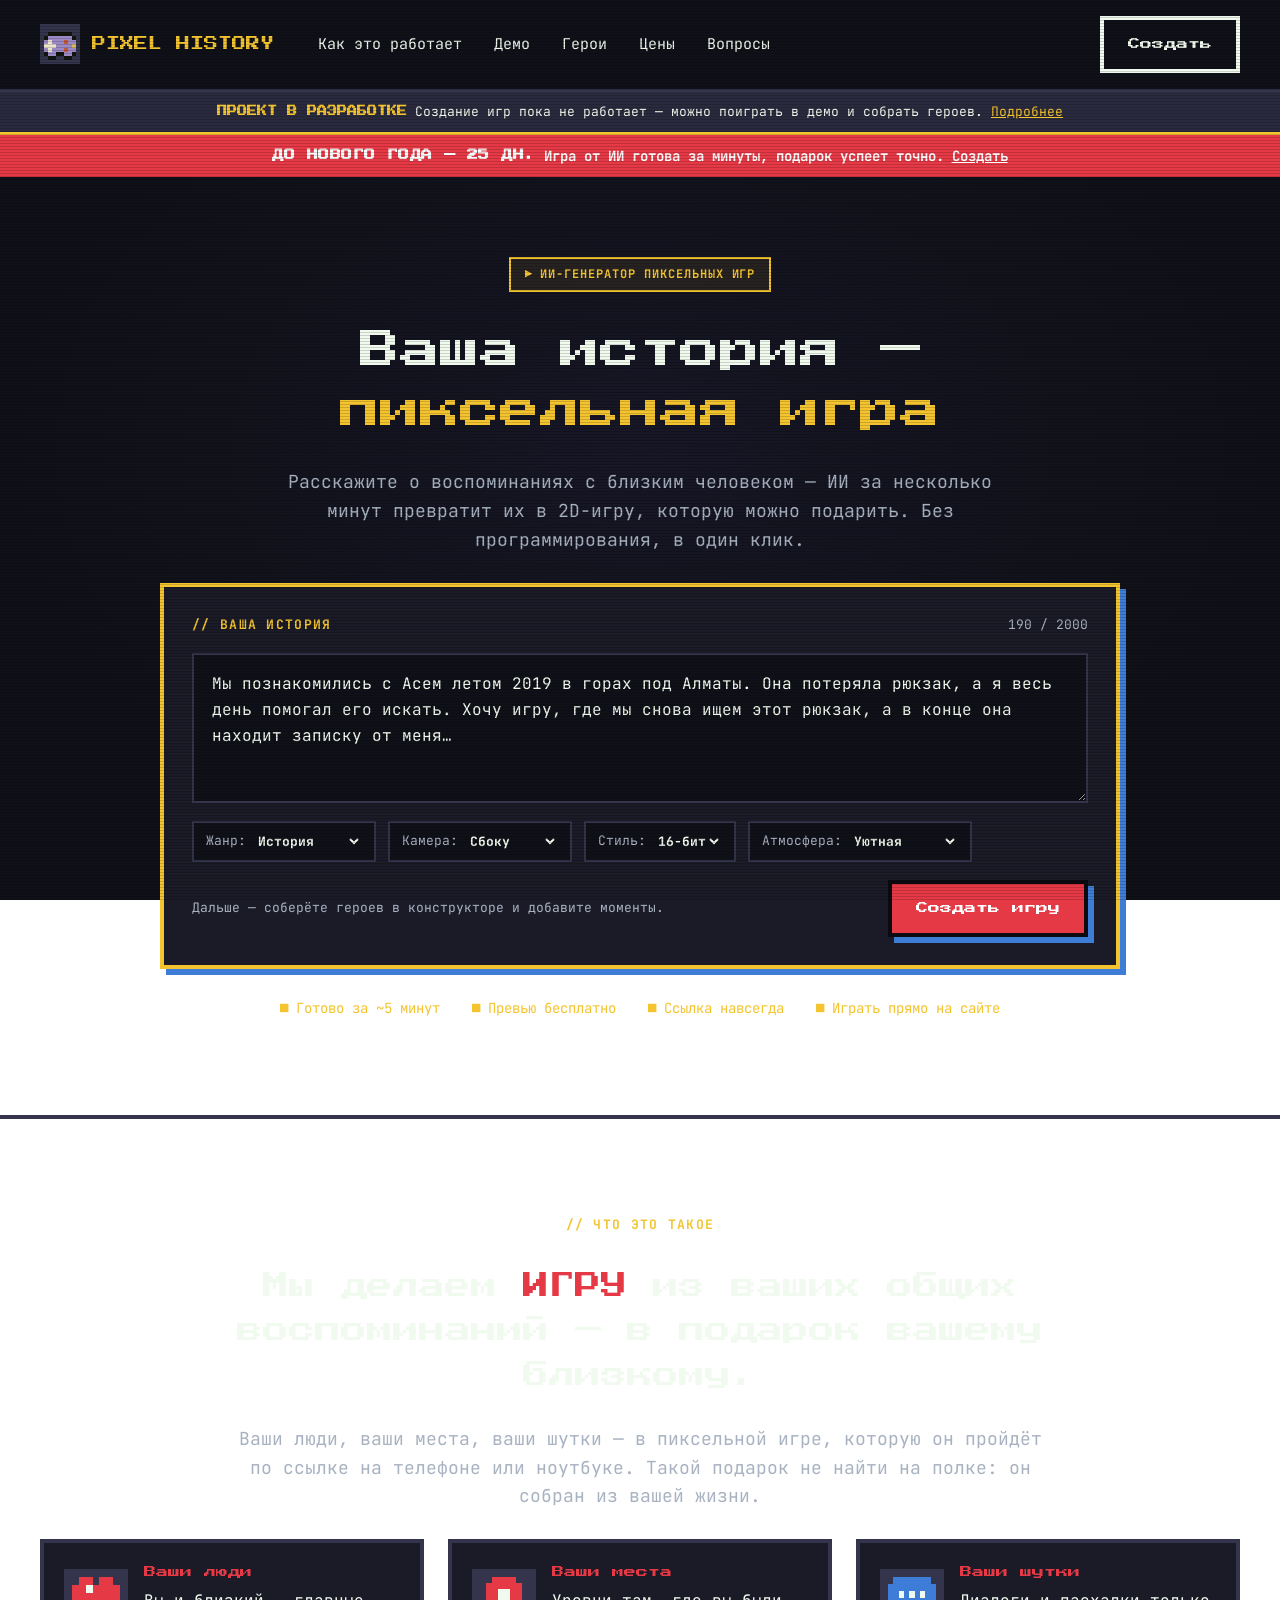
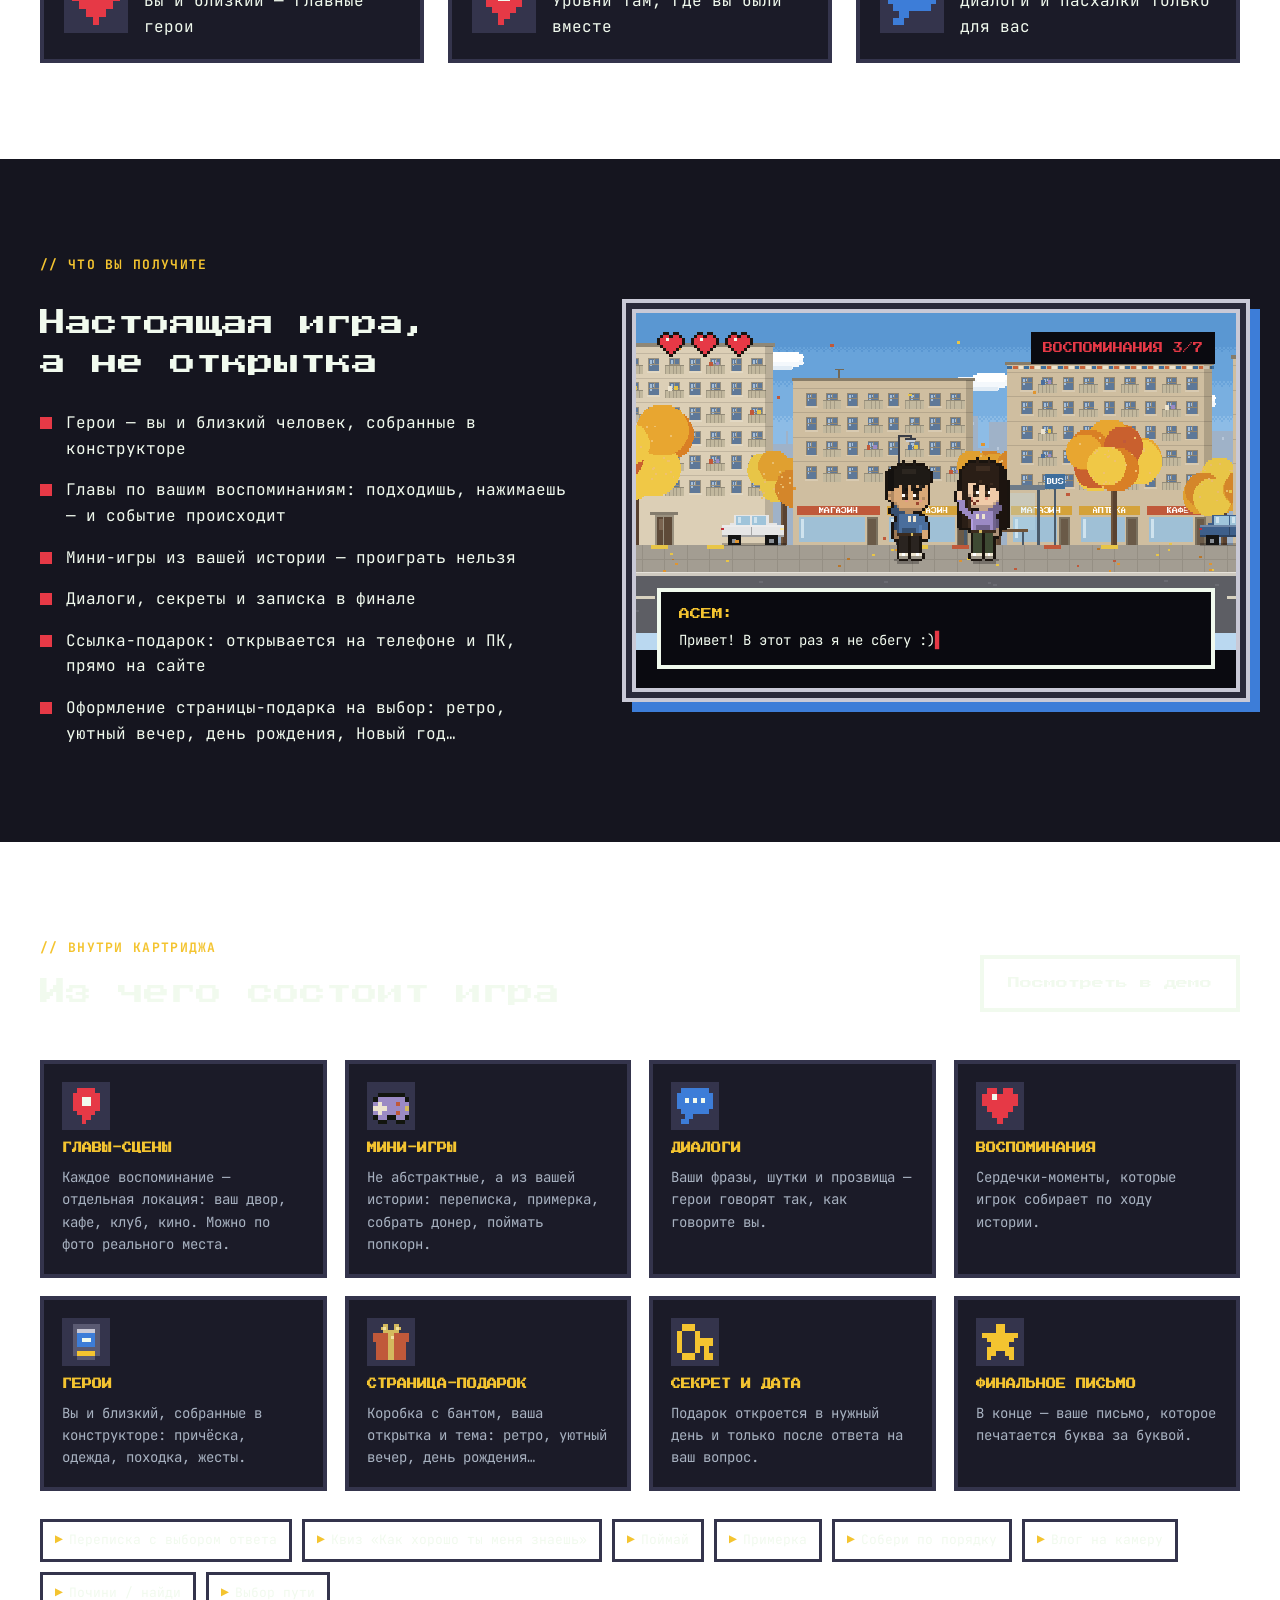
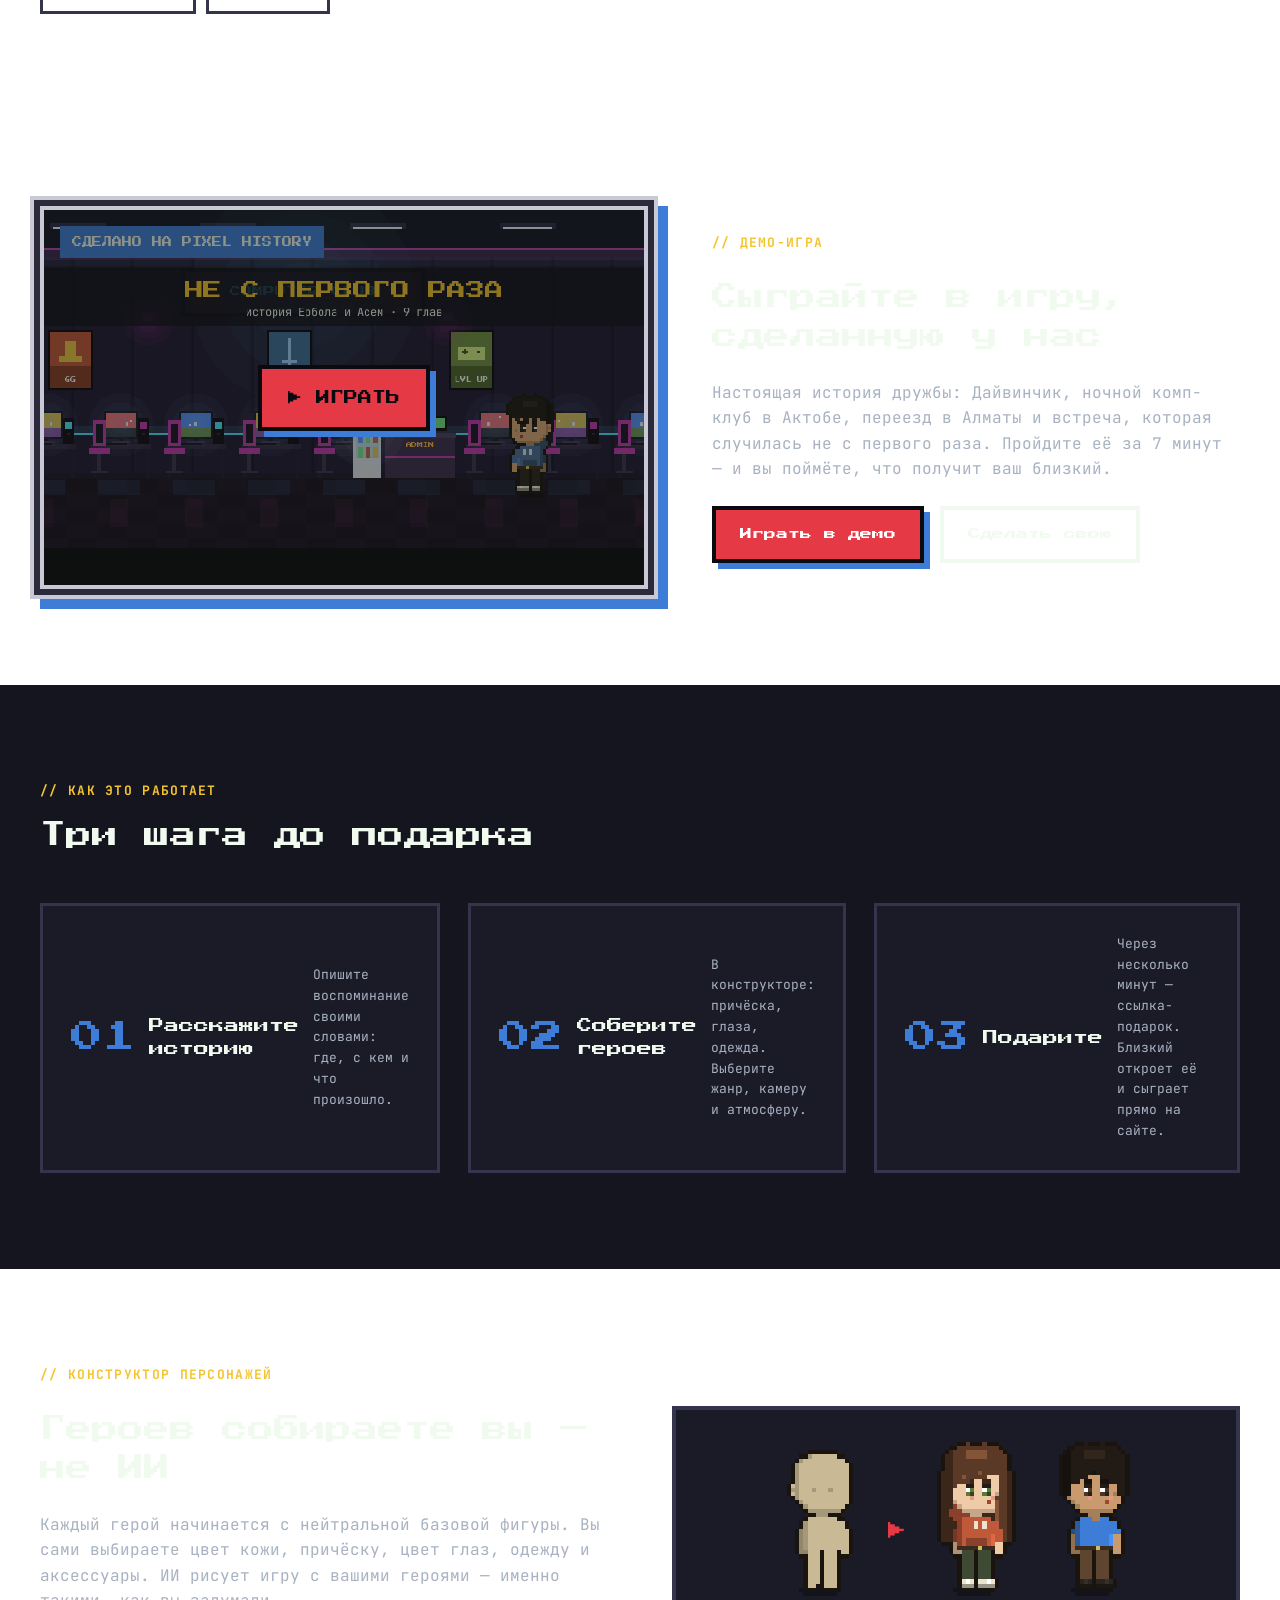
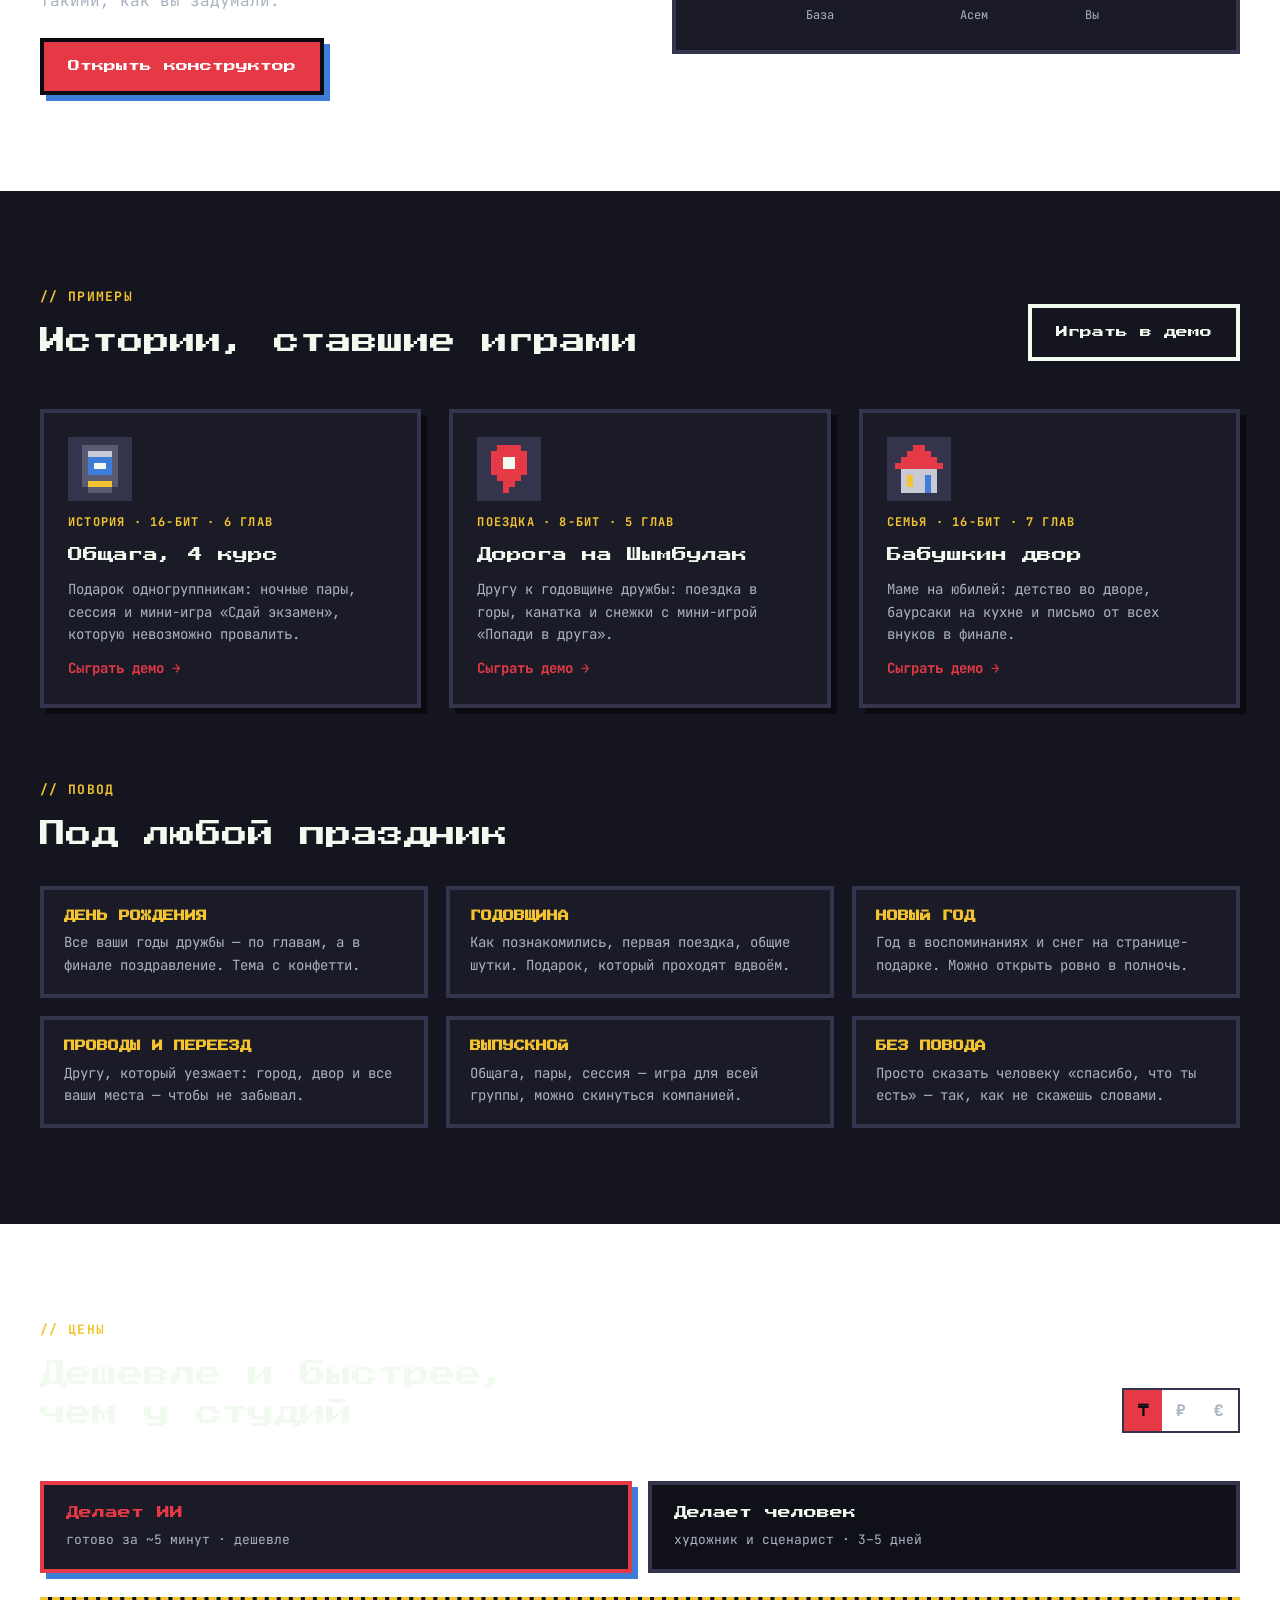
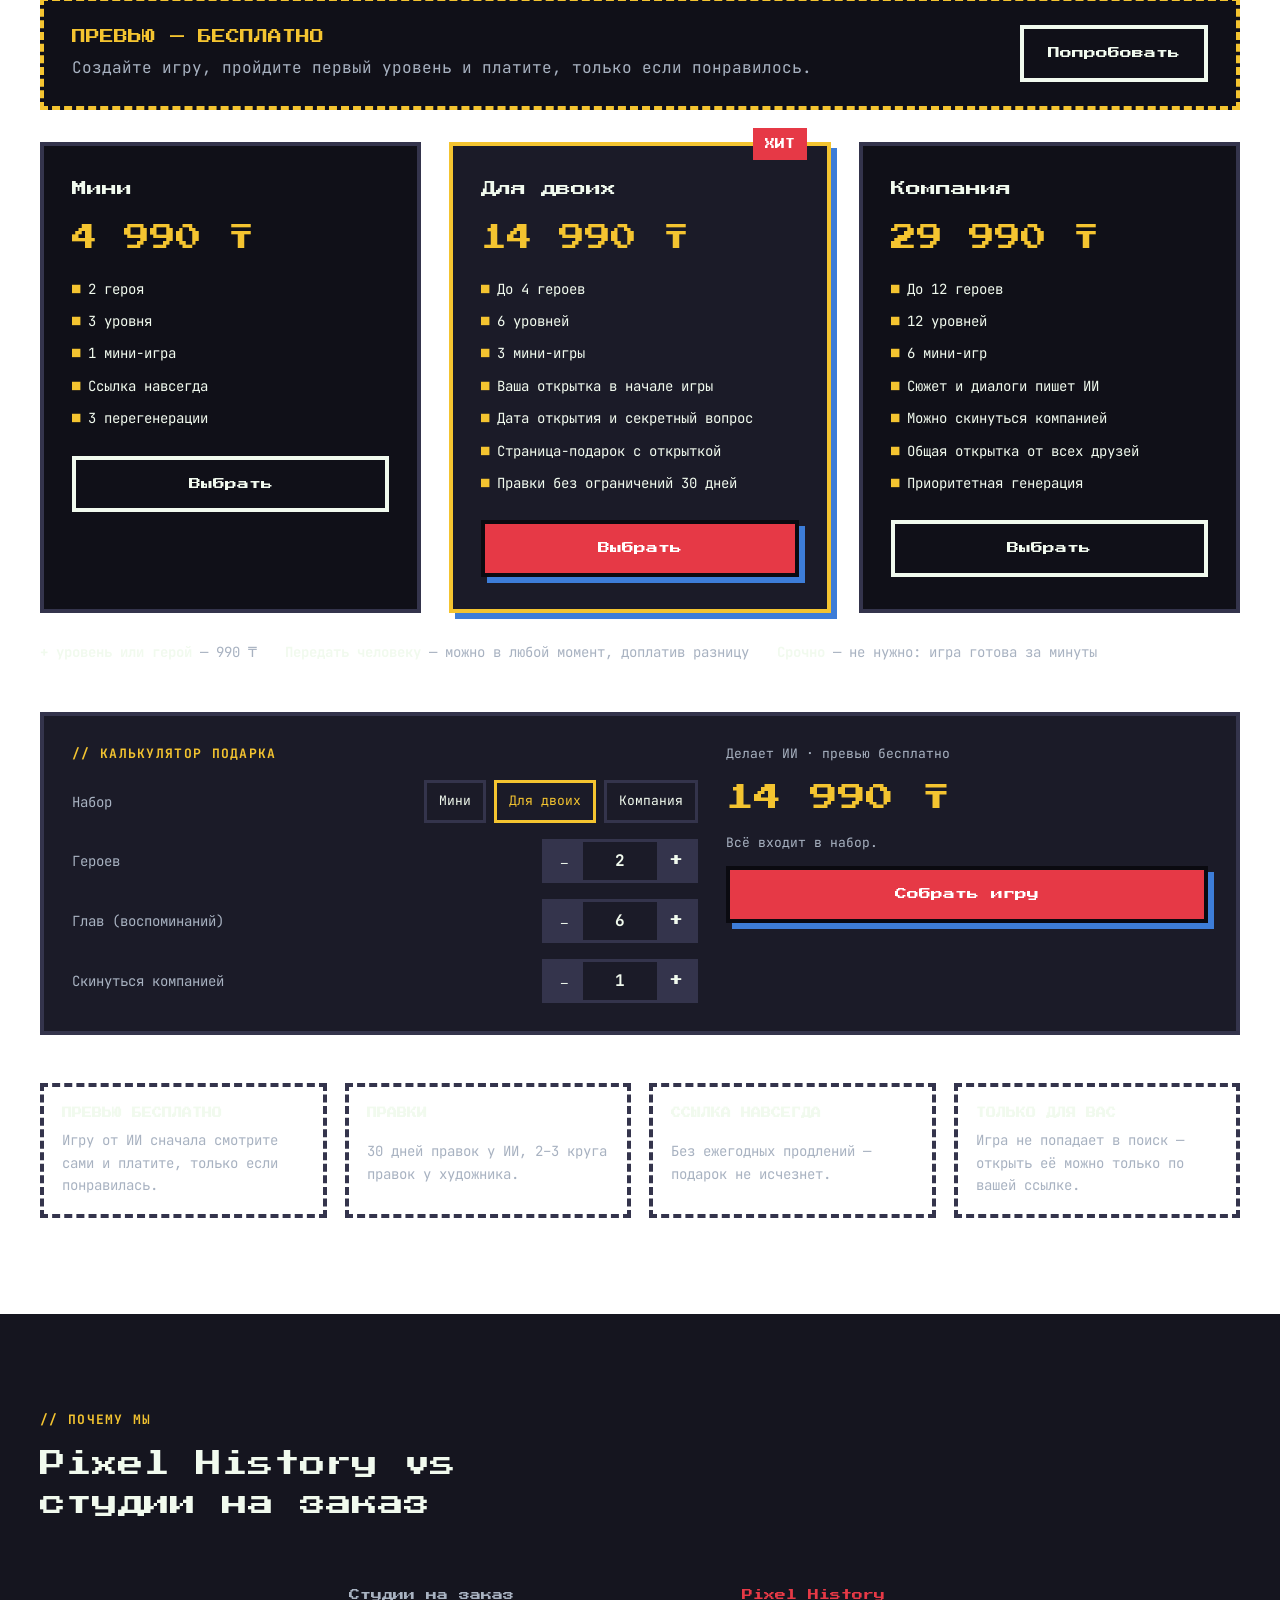
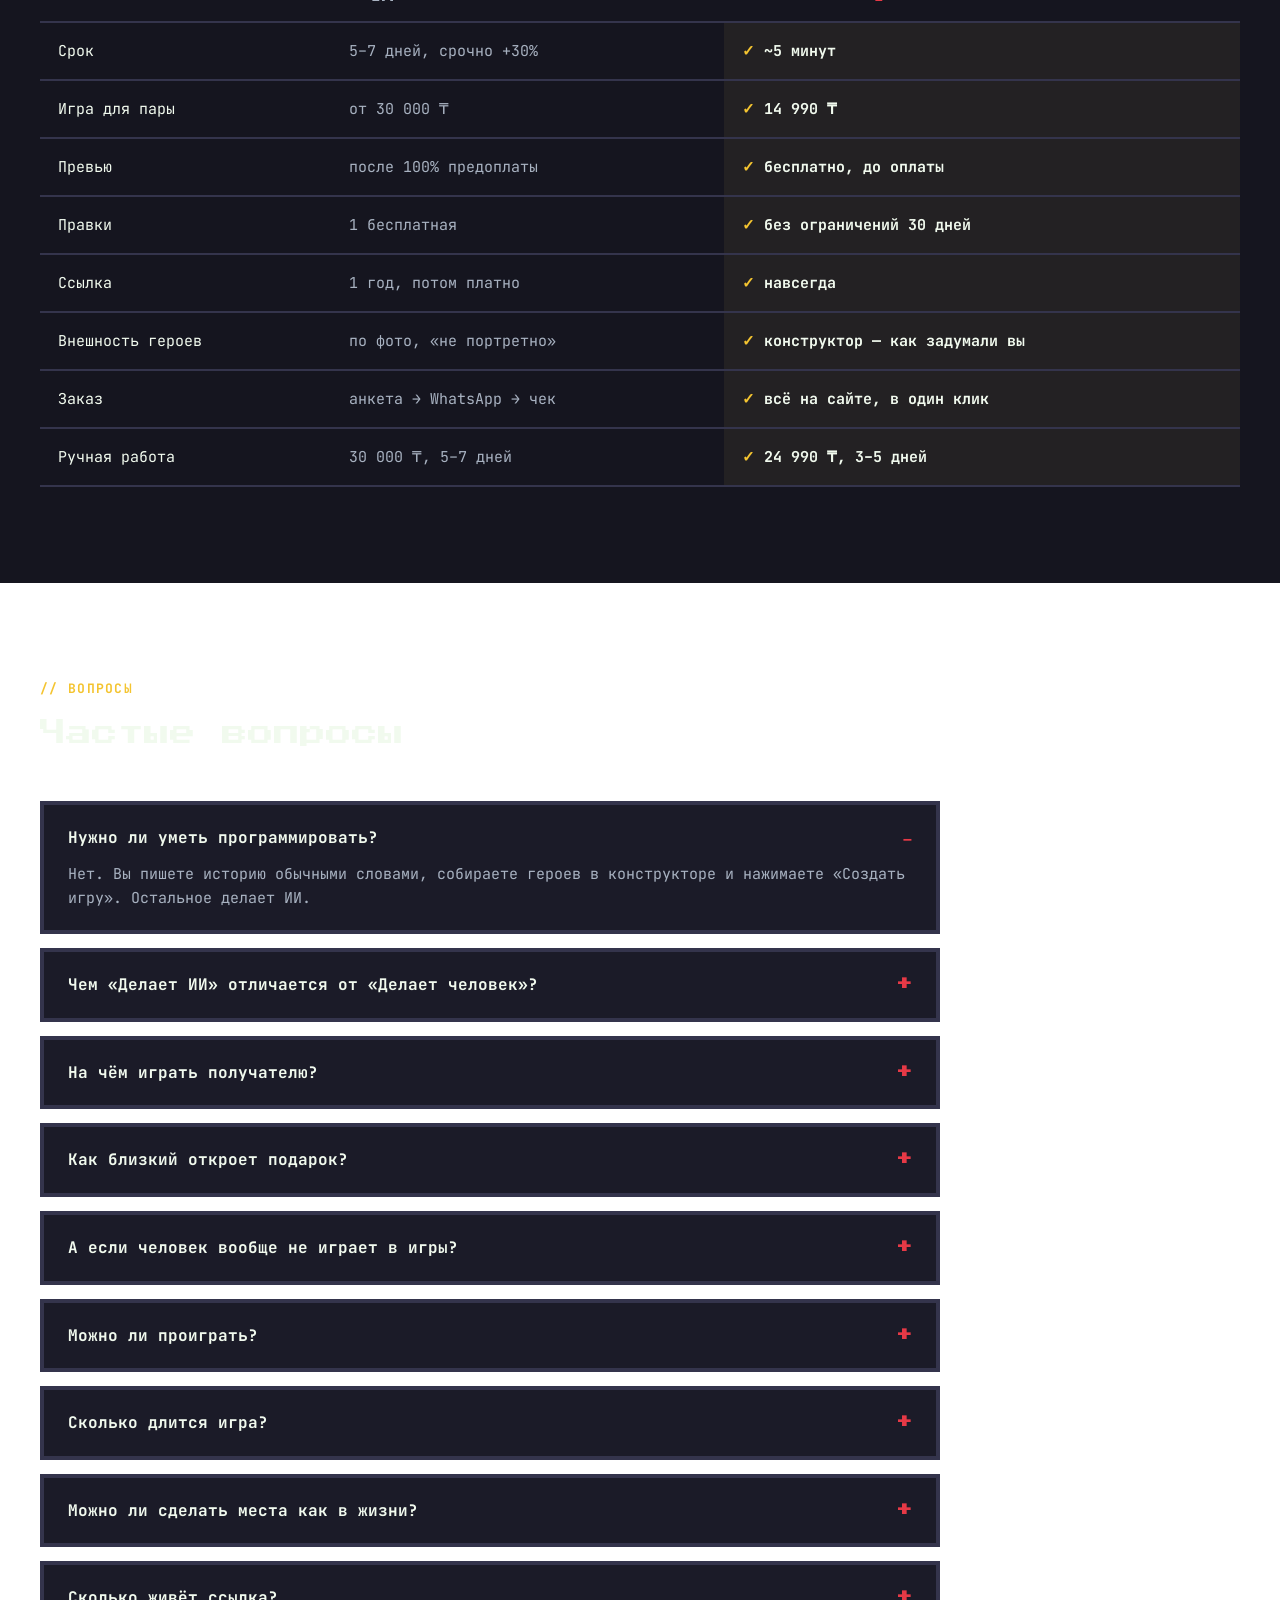
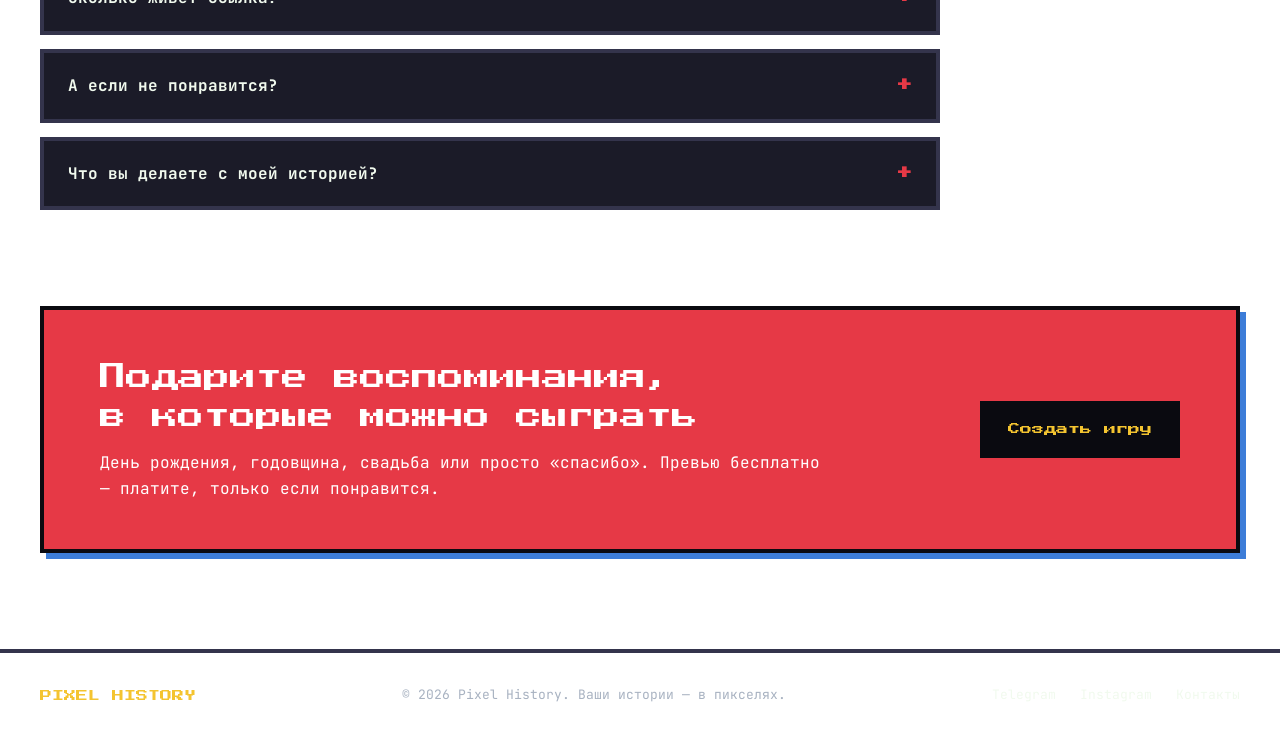
==== commit da76c990: "Мобильная версия игры: полный экран, поворот, кнопки с иконками Co-Authored-By: Claude Opus 5.5 <nor" ====
--- a/index.html
+++ b/index.html
@@ -420,7 +420,7 @@
 <script src="assets/app.js?v=17"></script>
 <script src="assets/api.js?v=15"></script>
 <script src="game/scenes.js?v=1"></script>
-<script src="game/engine.js?v=18"></script>
+<script src="game/engine.js?v=19"></script>
 <script src="games/demo.js?v=17"></script>
 <script>
   // превью — сцены из демо-игры «Не с первого раза» (герои и локации из games/demo.js)
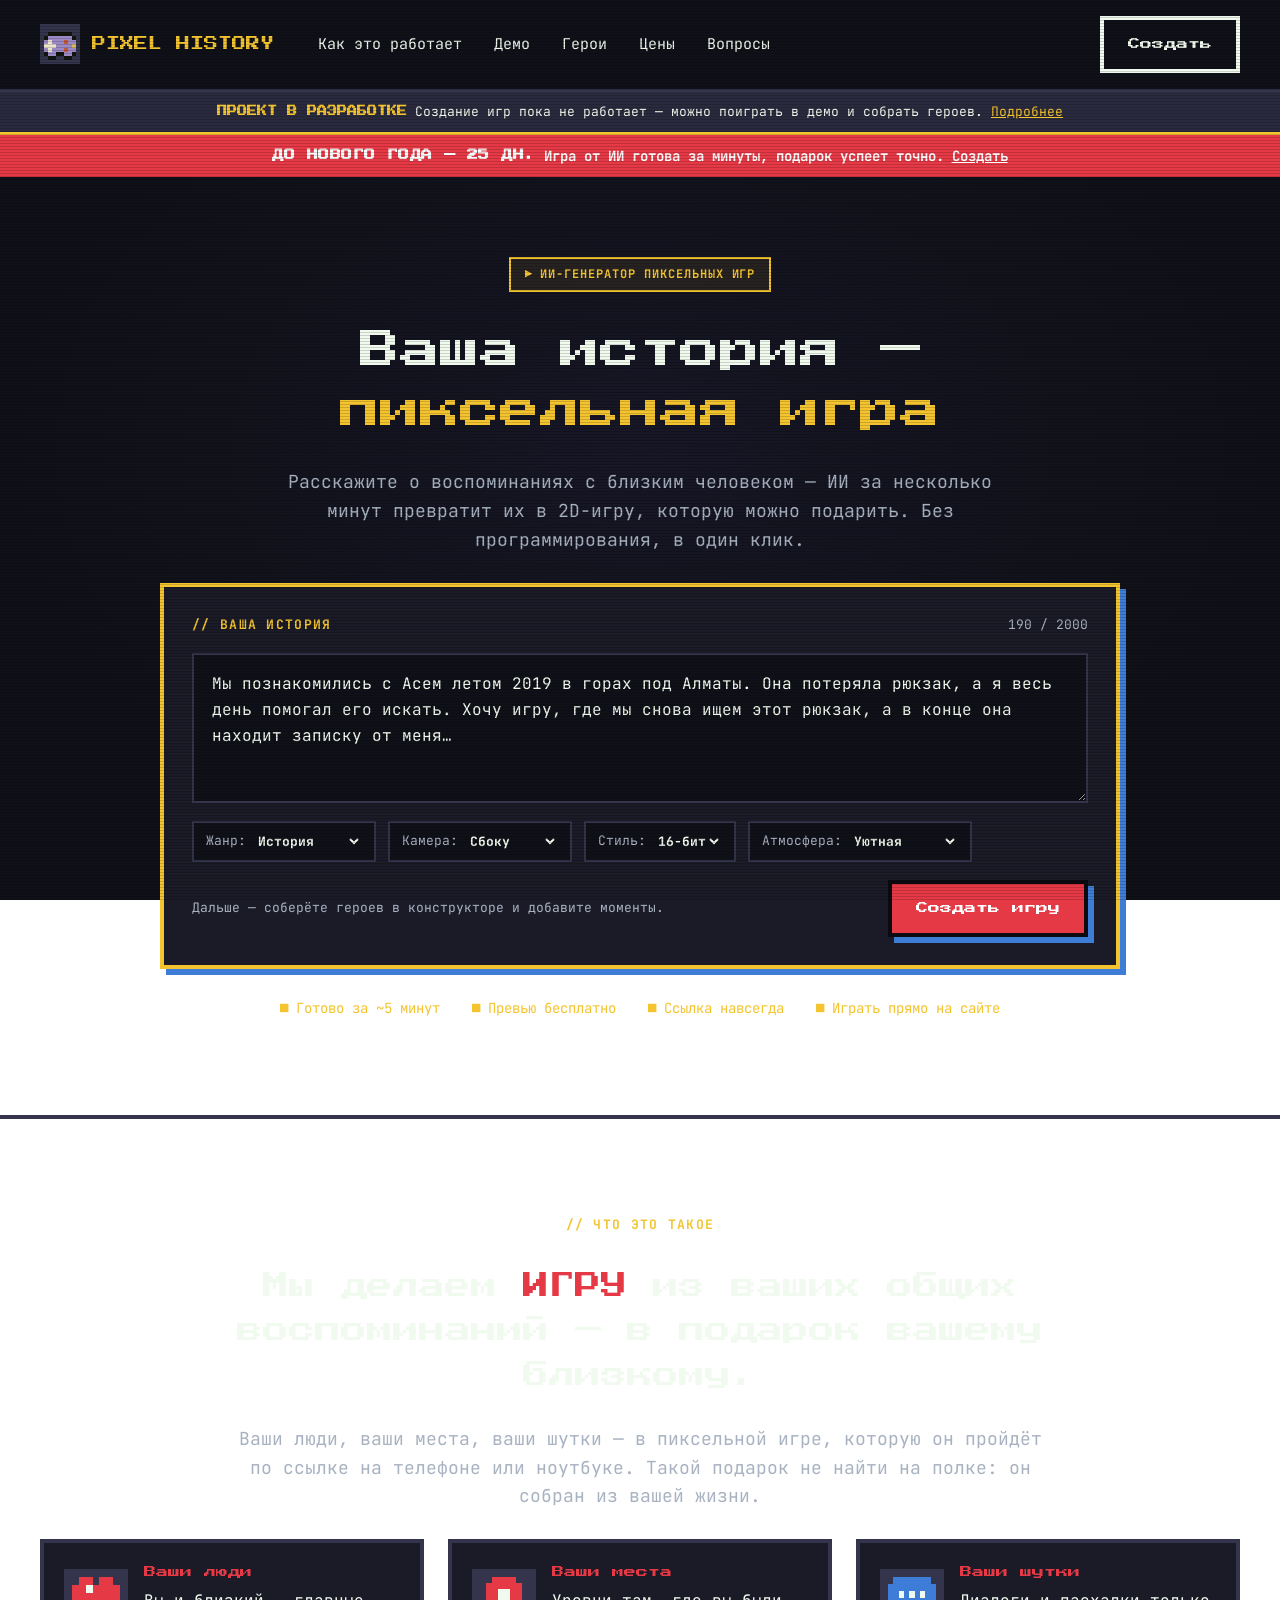
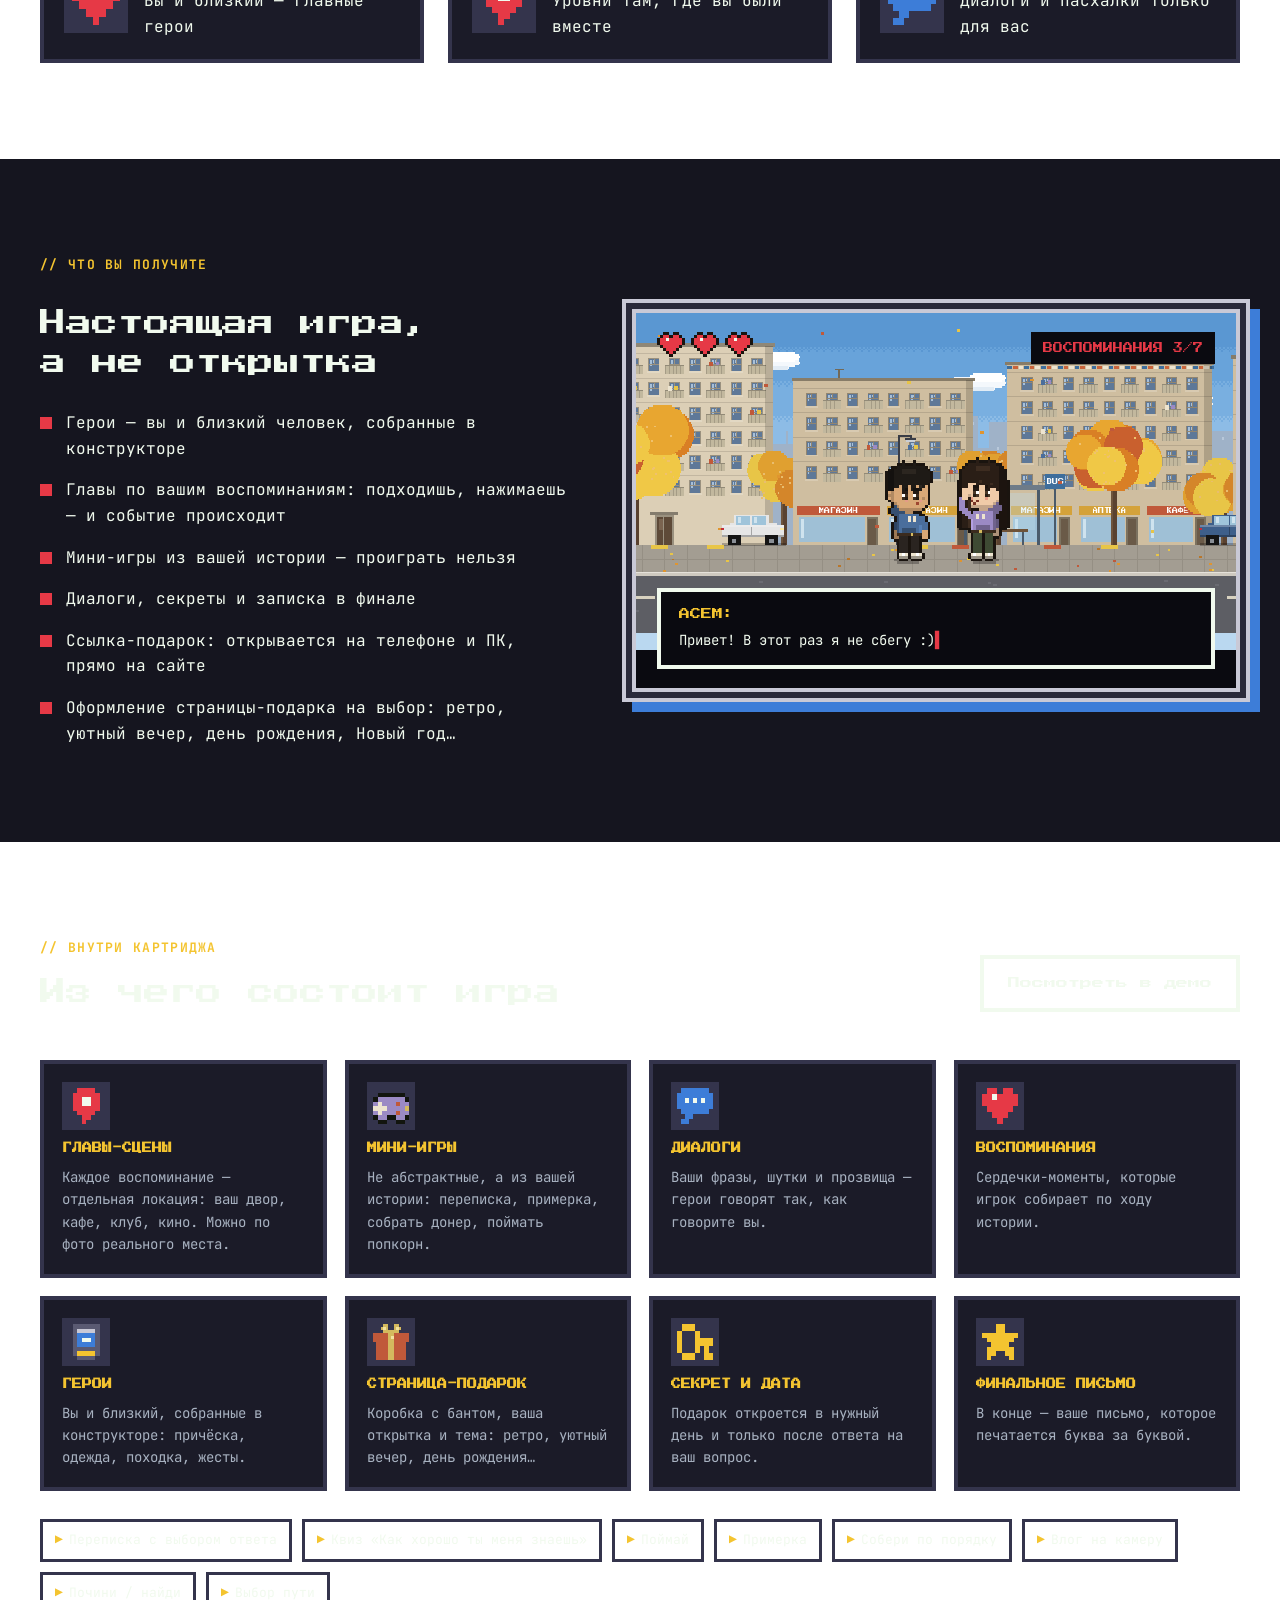
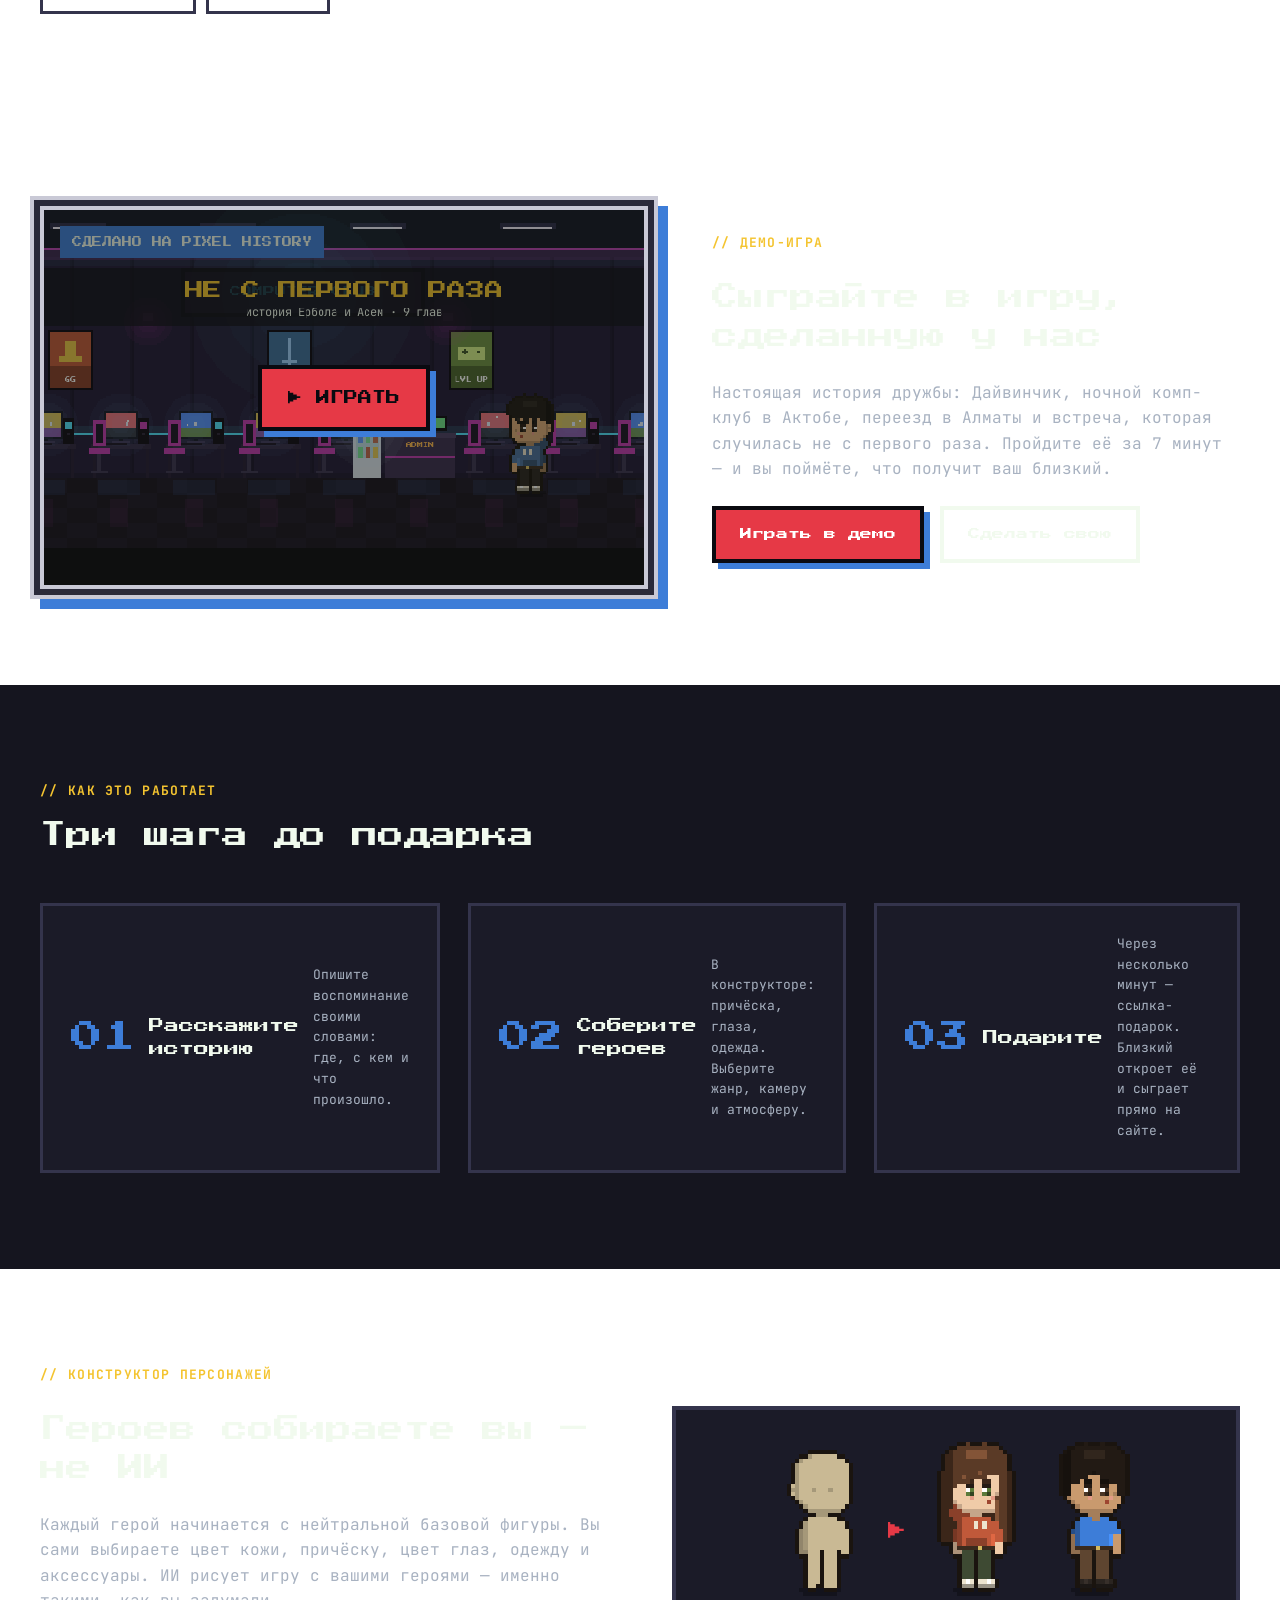
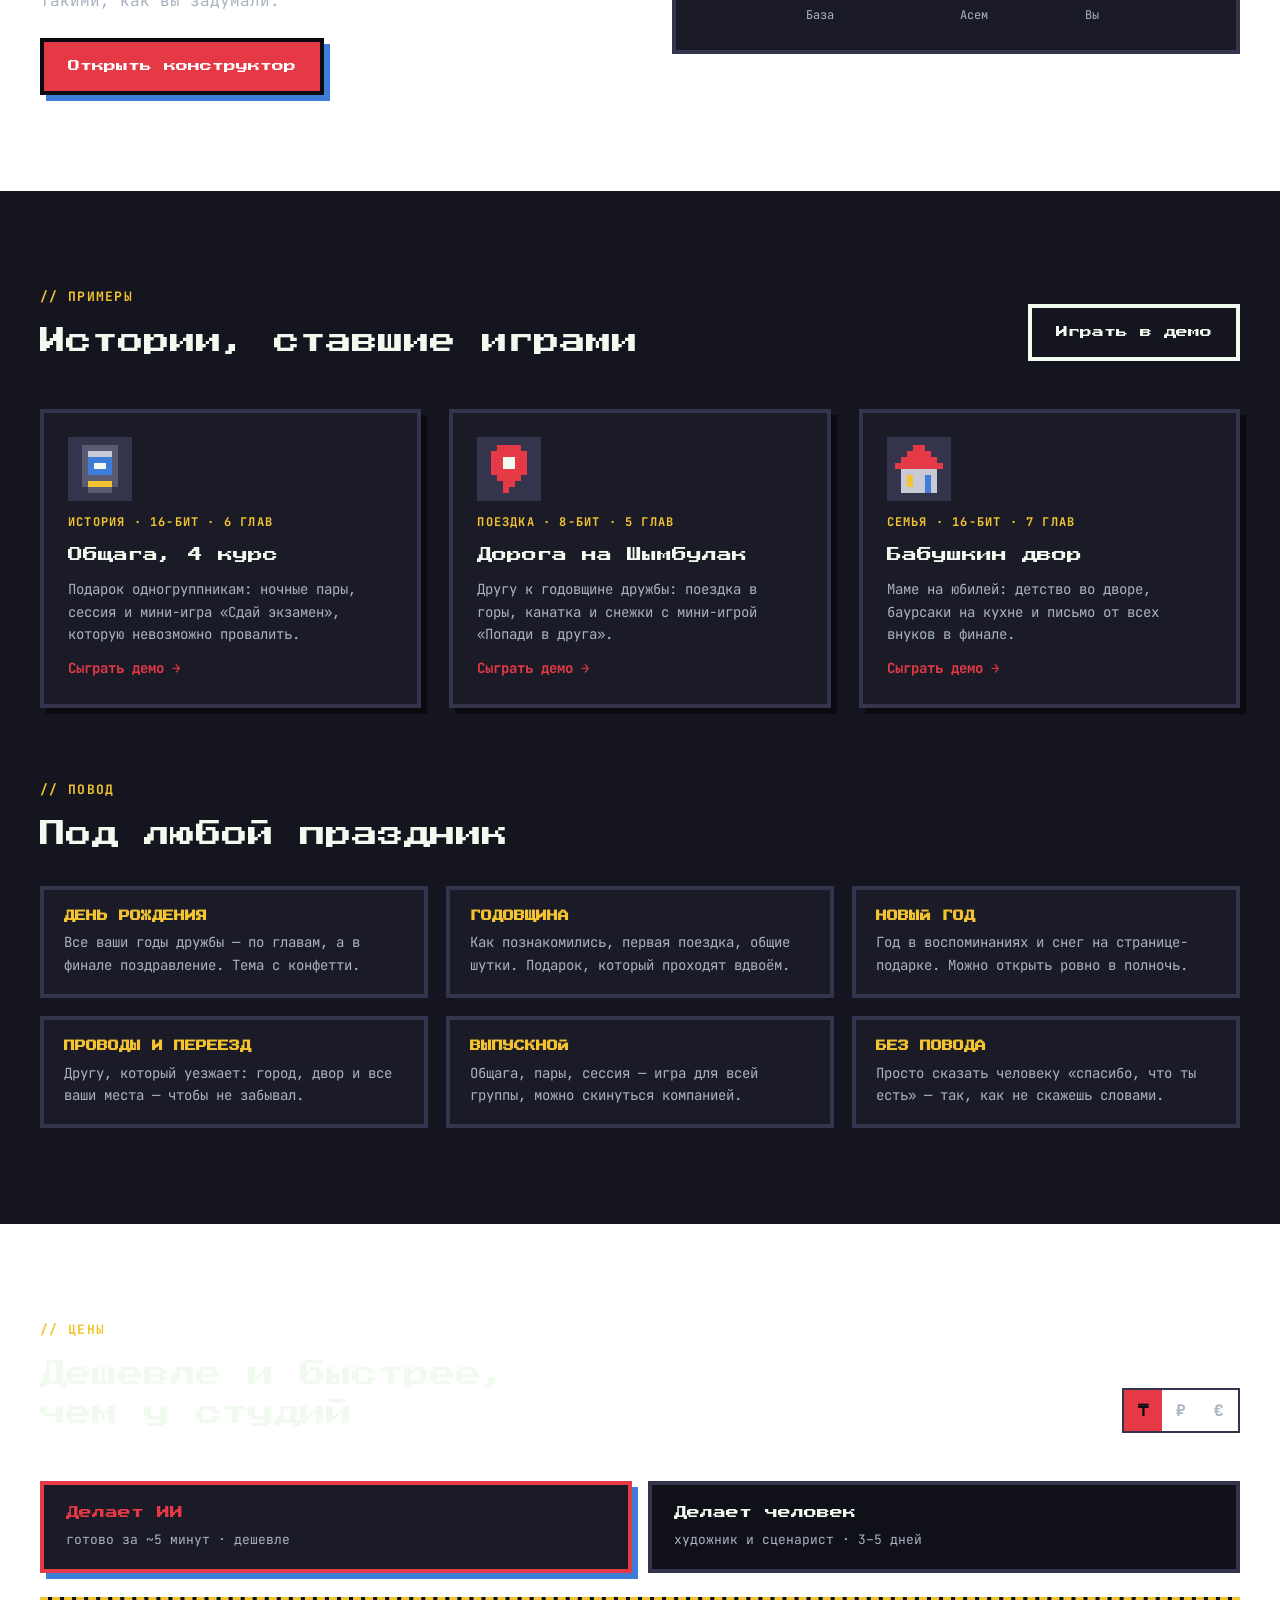
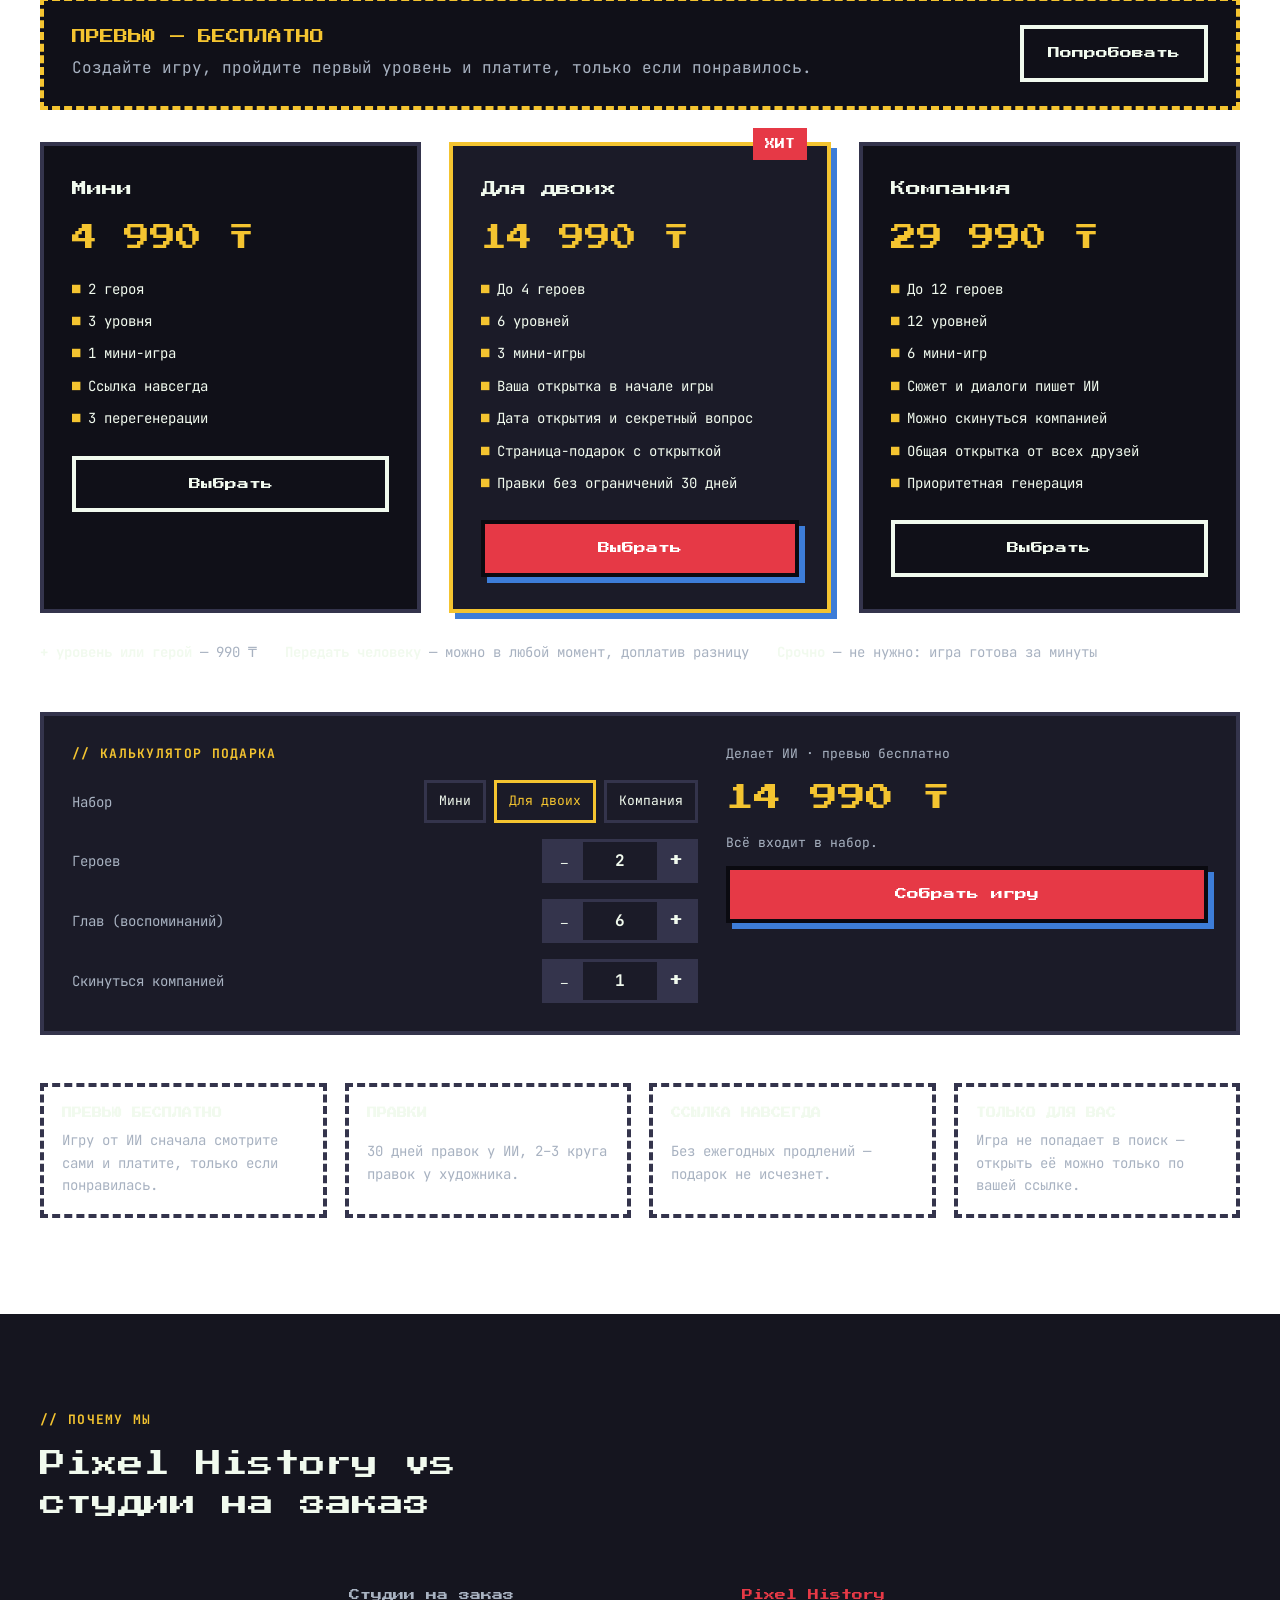
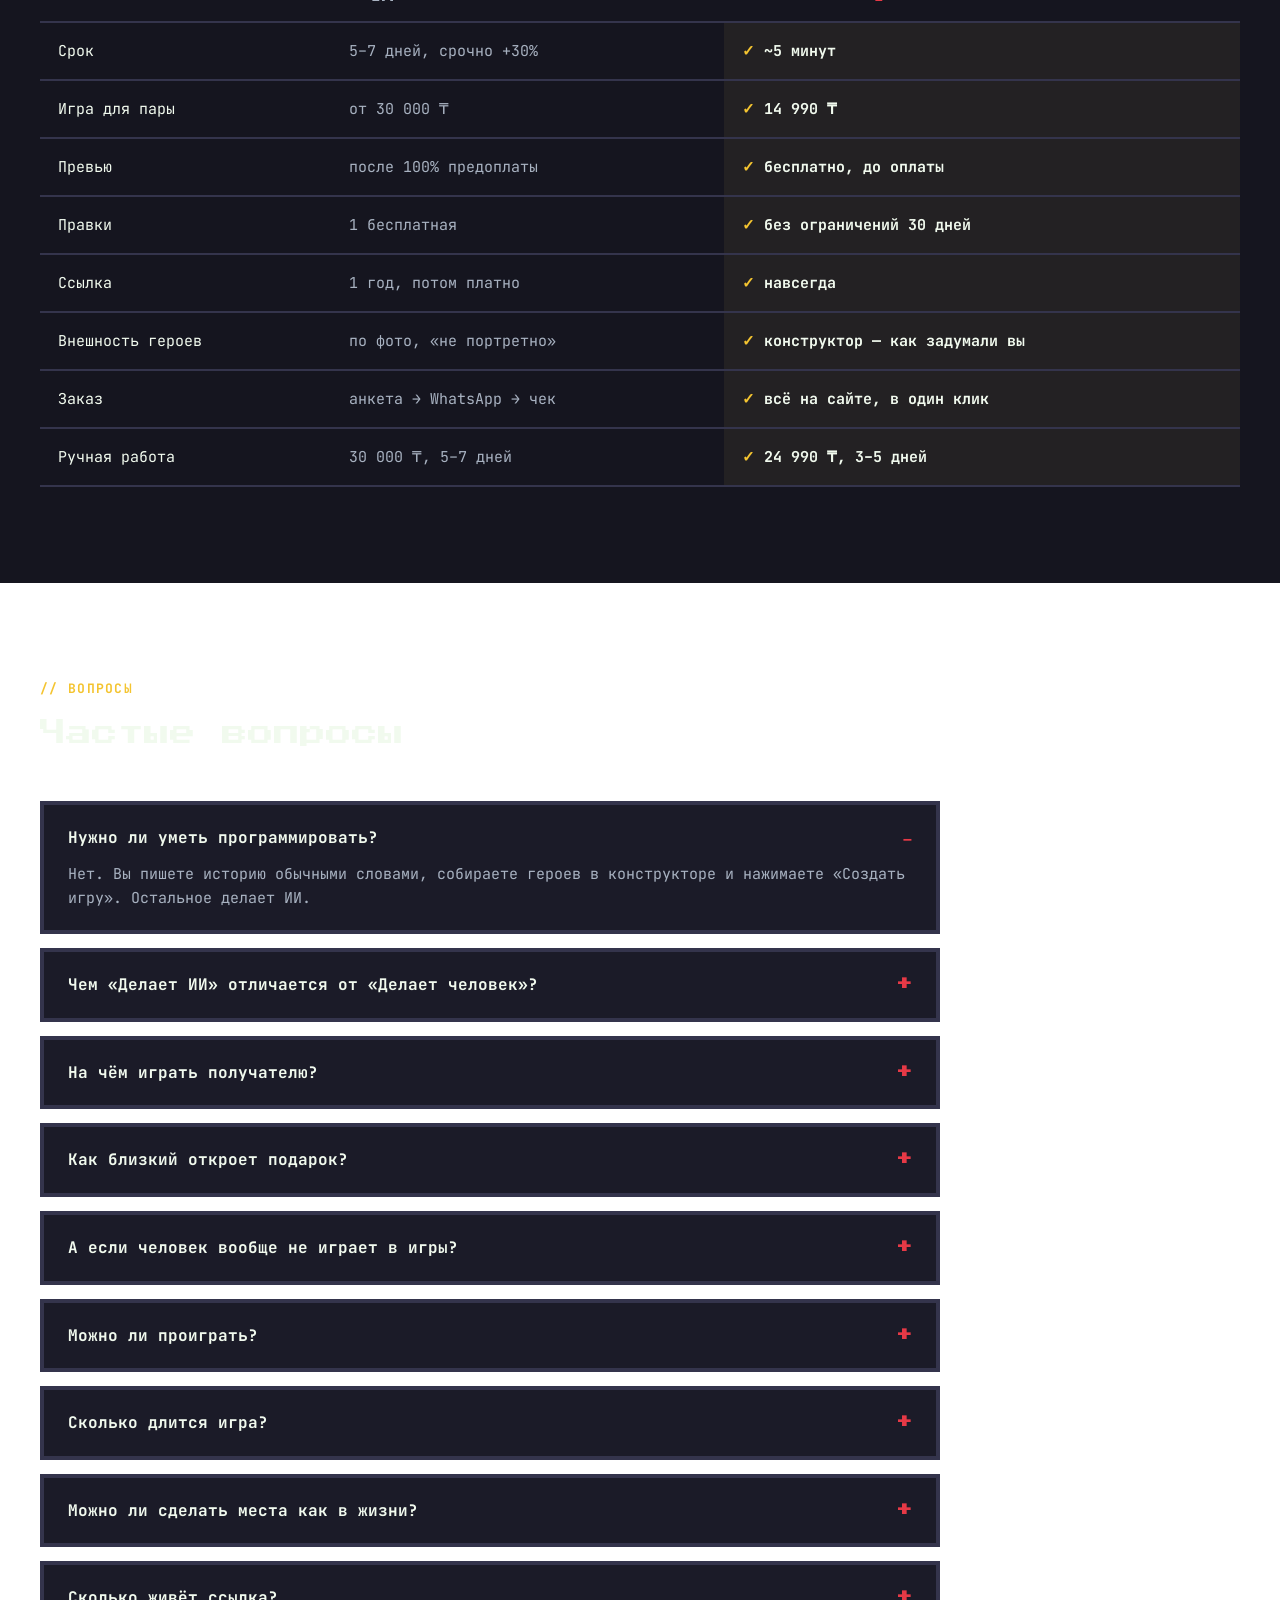
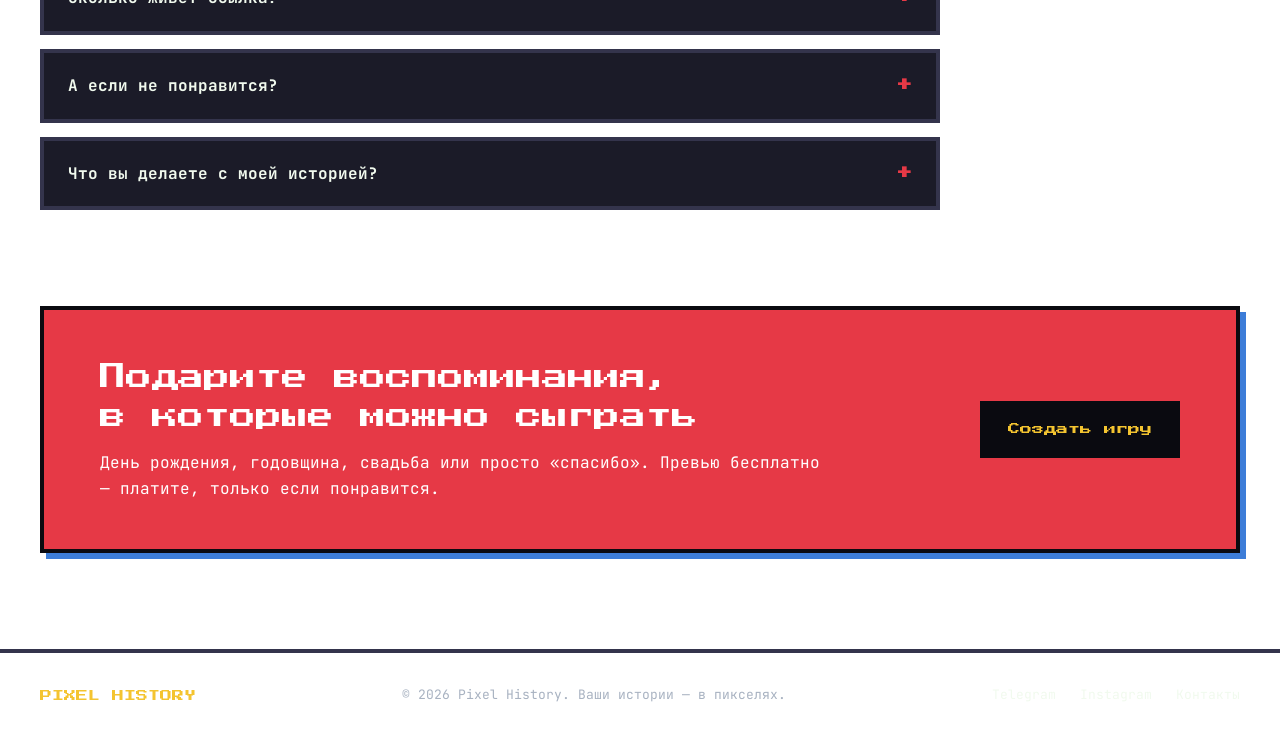
==== commit e1deb742: "Конструктор: студия, новая одежда, свой узор, удаление героев Co-Authored-By: Claude Opus 5.5 <norep" ====
--- a/index.html
+++ b/index.html
@@ -416,11 +416,11 @@
   </div>
 </div>
 
-<script src="assets/pixel.js?v=17"></script>
+<script src="assets/pixel.js?v=18"></script>
 <script src="assets/app.js?v=17"></script>
 <script src="assets/api.js?v=15"></script>
 <script src="game/scenes.js?v=1"></script>
-<script src="game/engine.js?v=19"></script>
+<script src="game/engine.js?v=21"></script>
 <script src="games/demo.js?v=17"></script>
 <script>
   // превью — сцены из демо-игры «Не с первого раза» (герои и локации из games/demo.js)
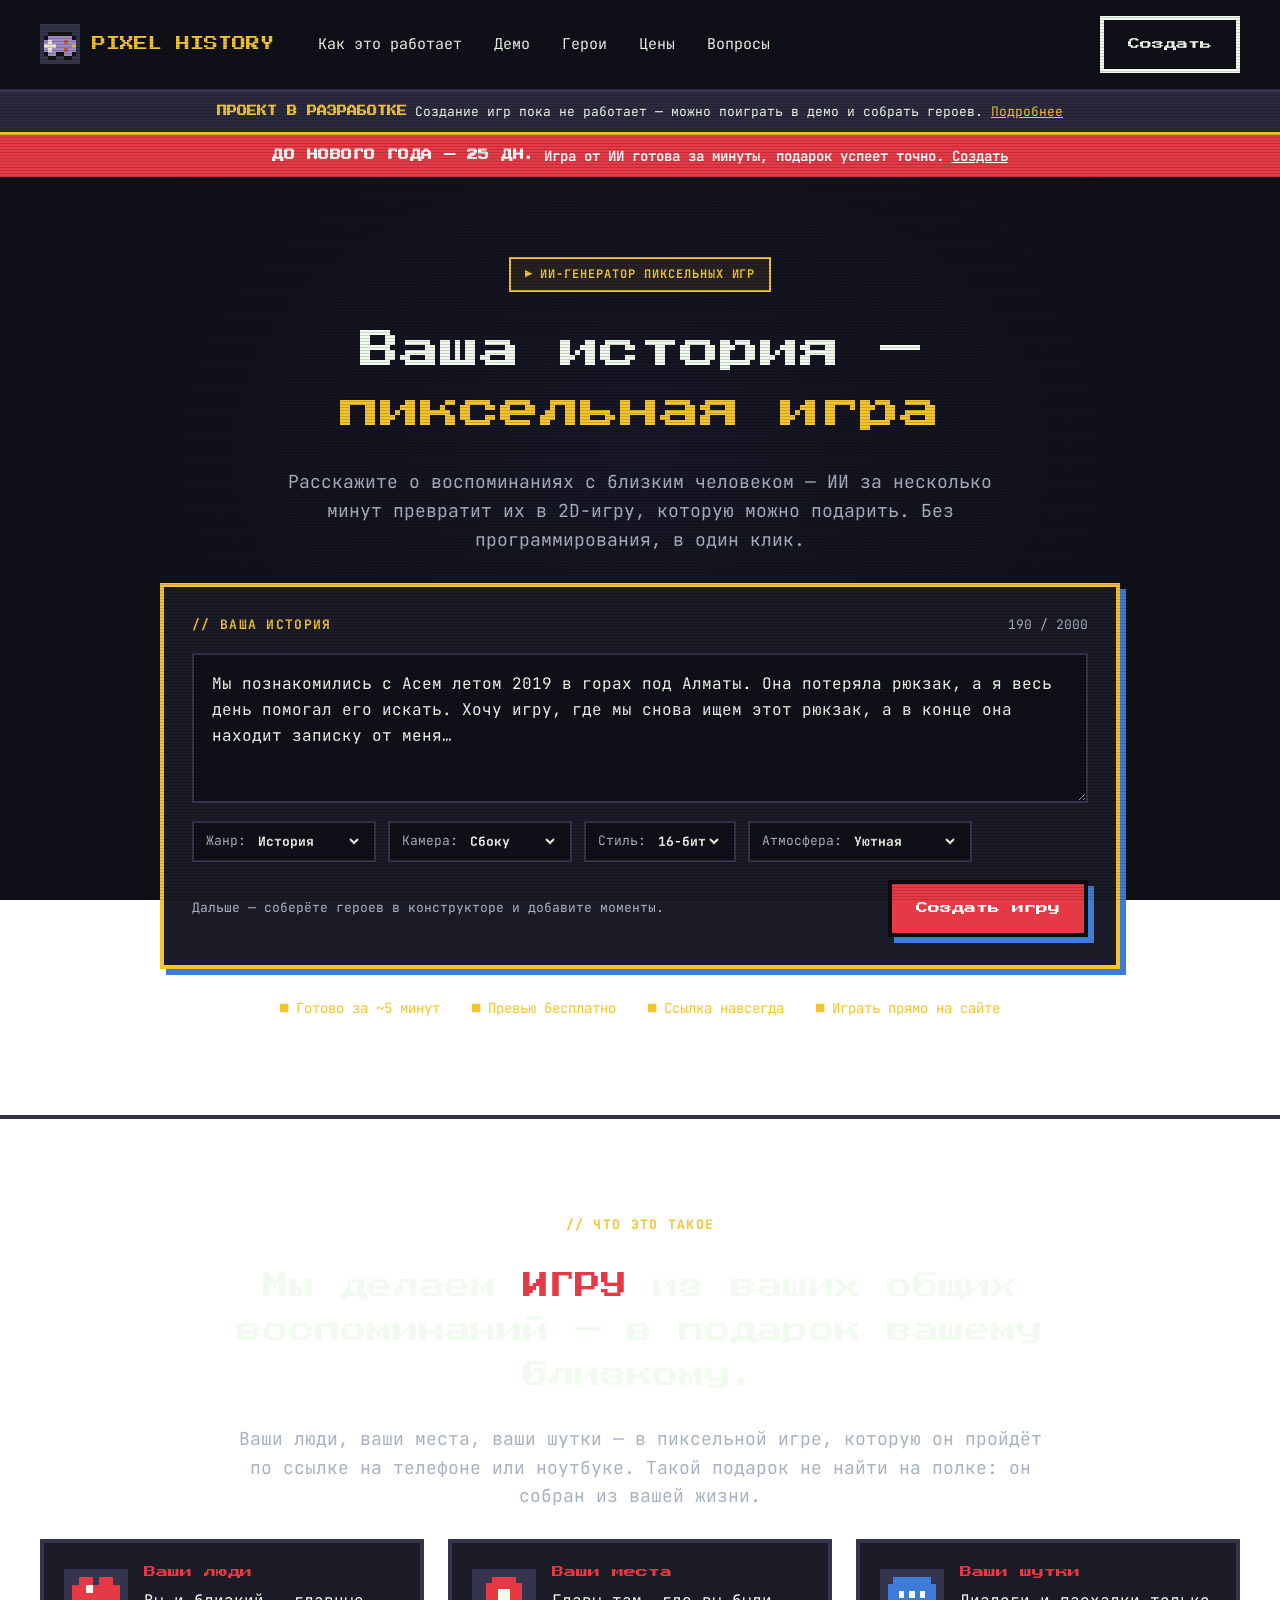
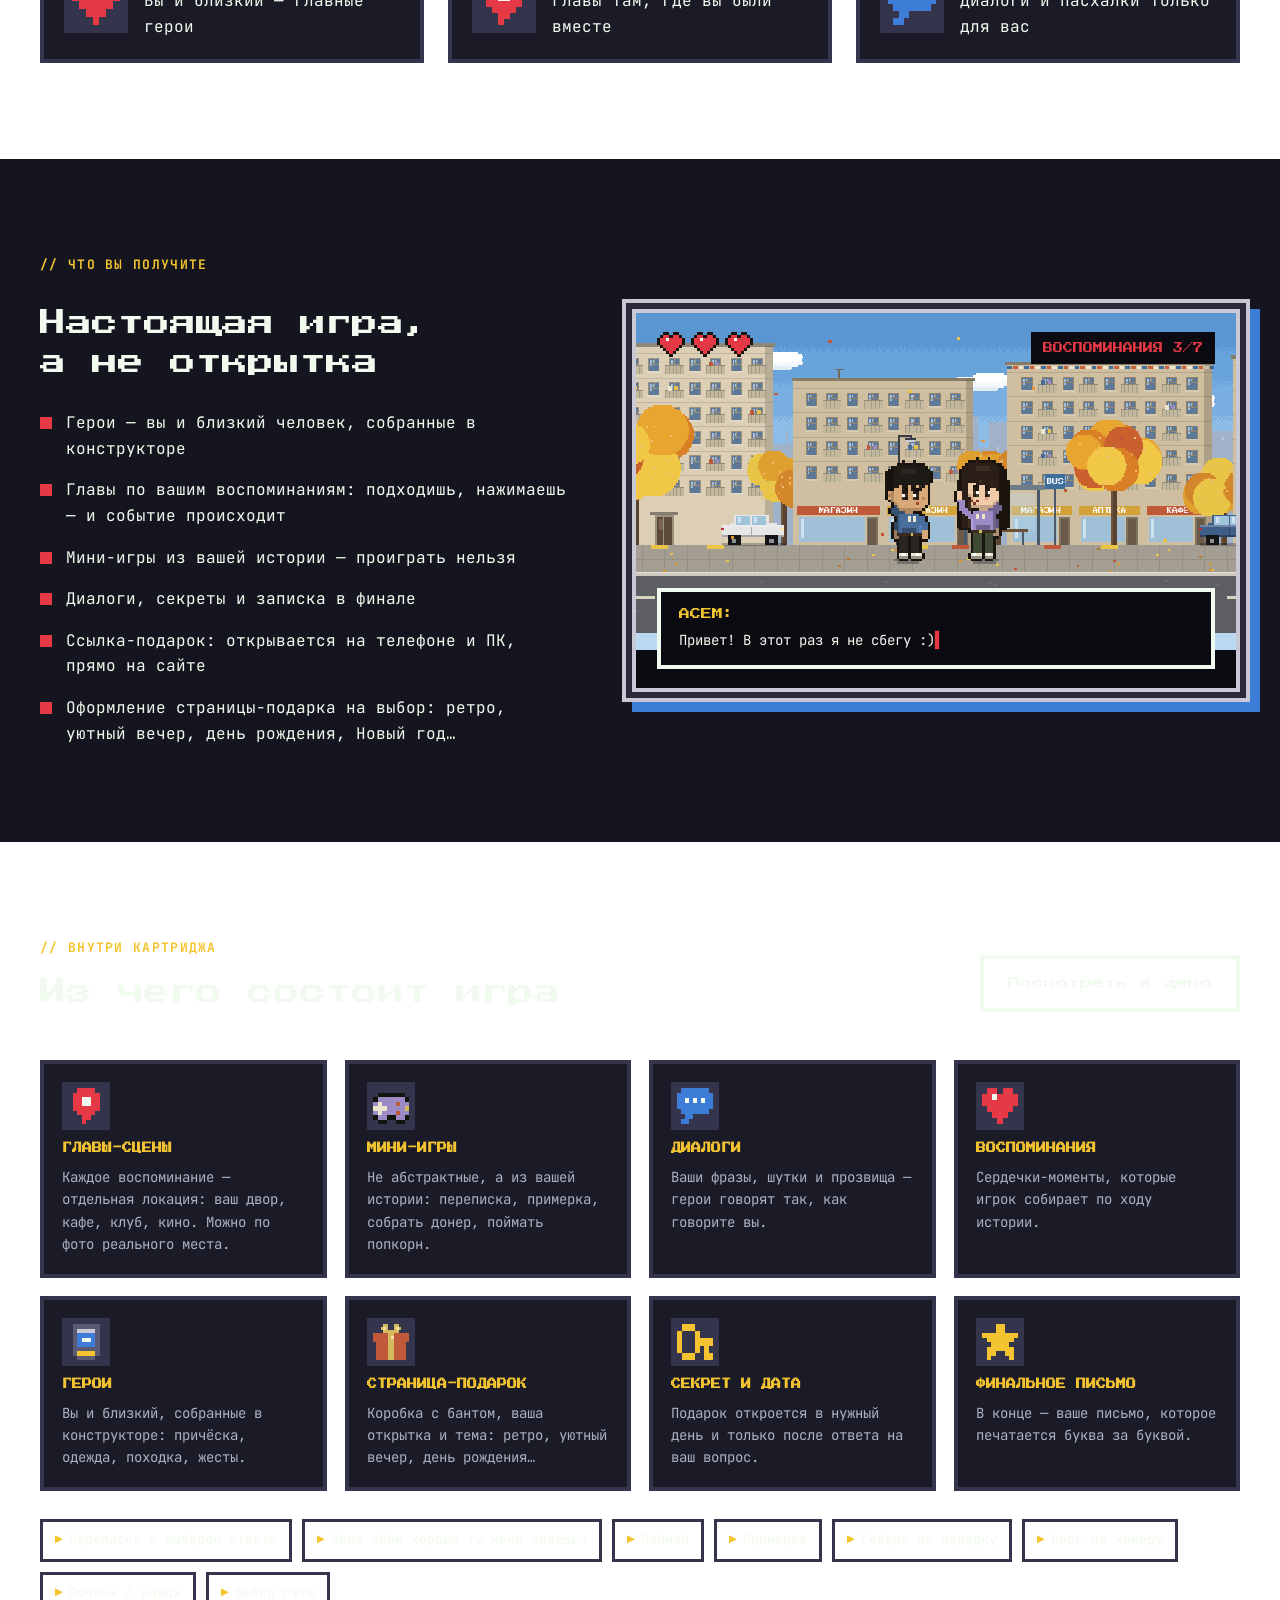
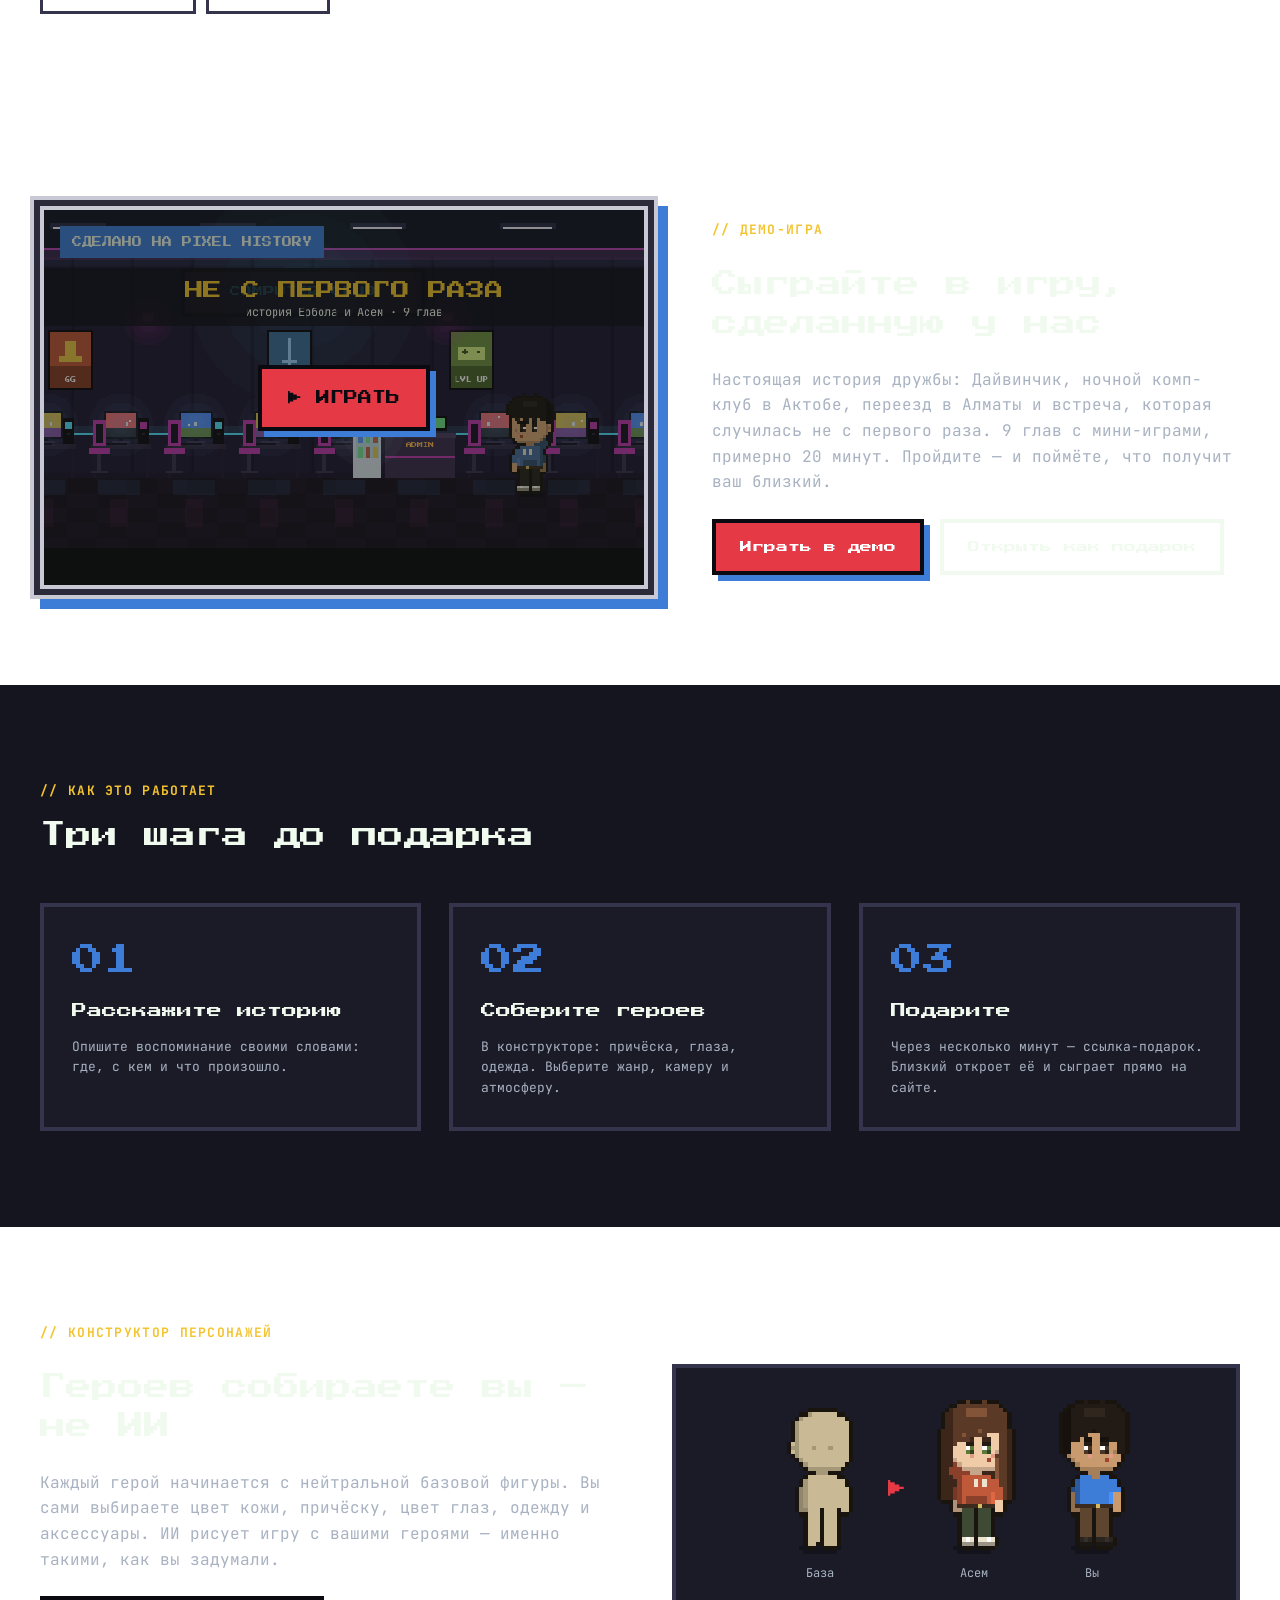
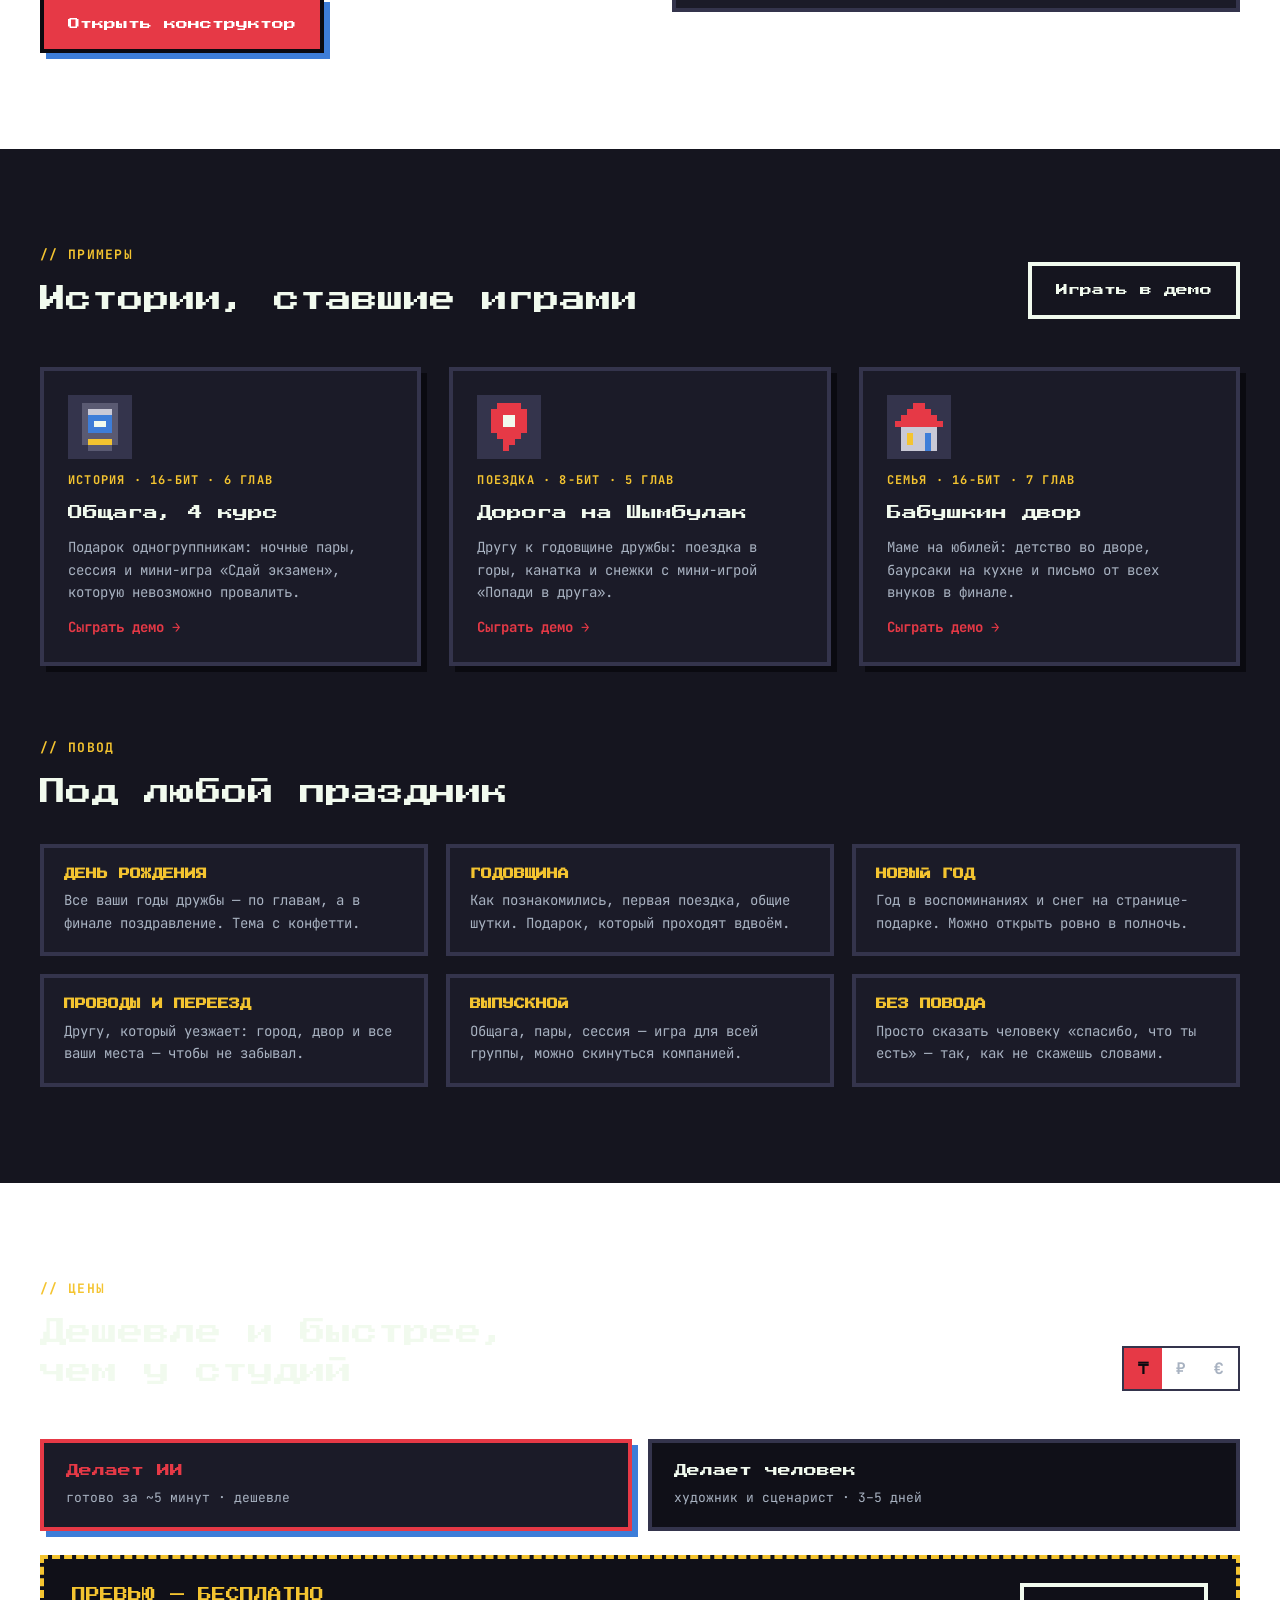
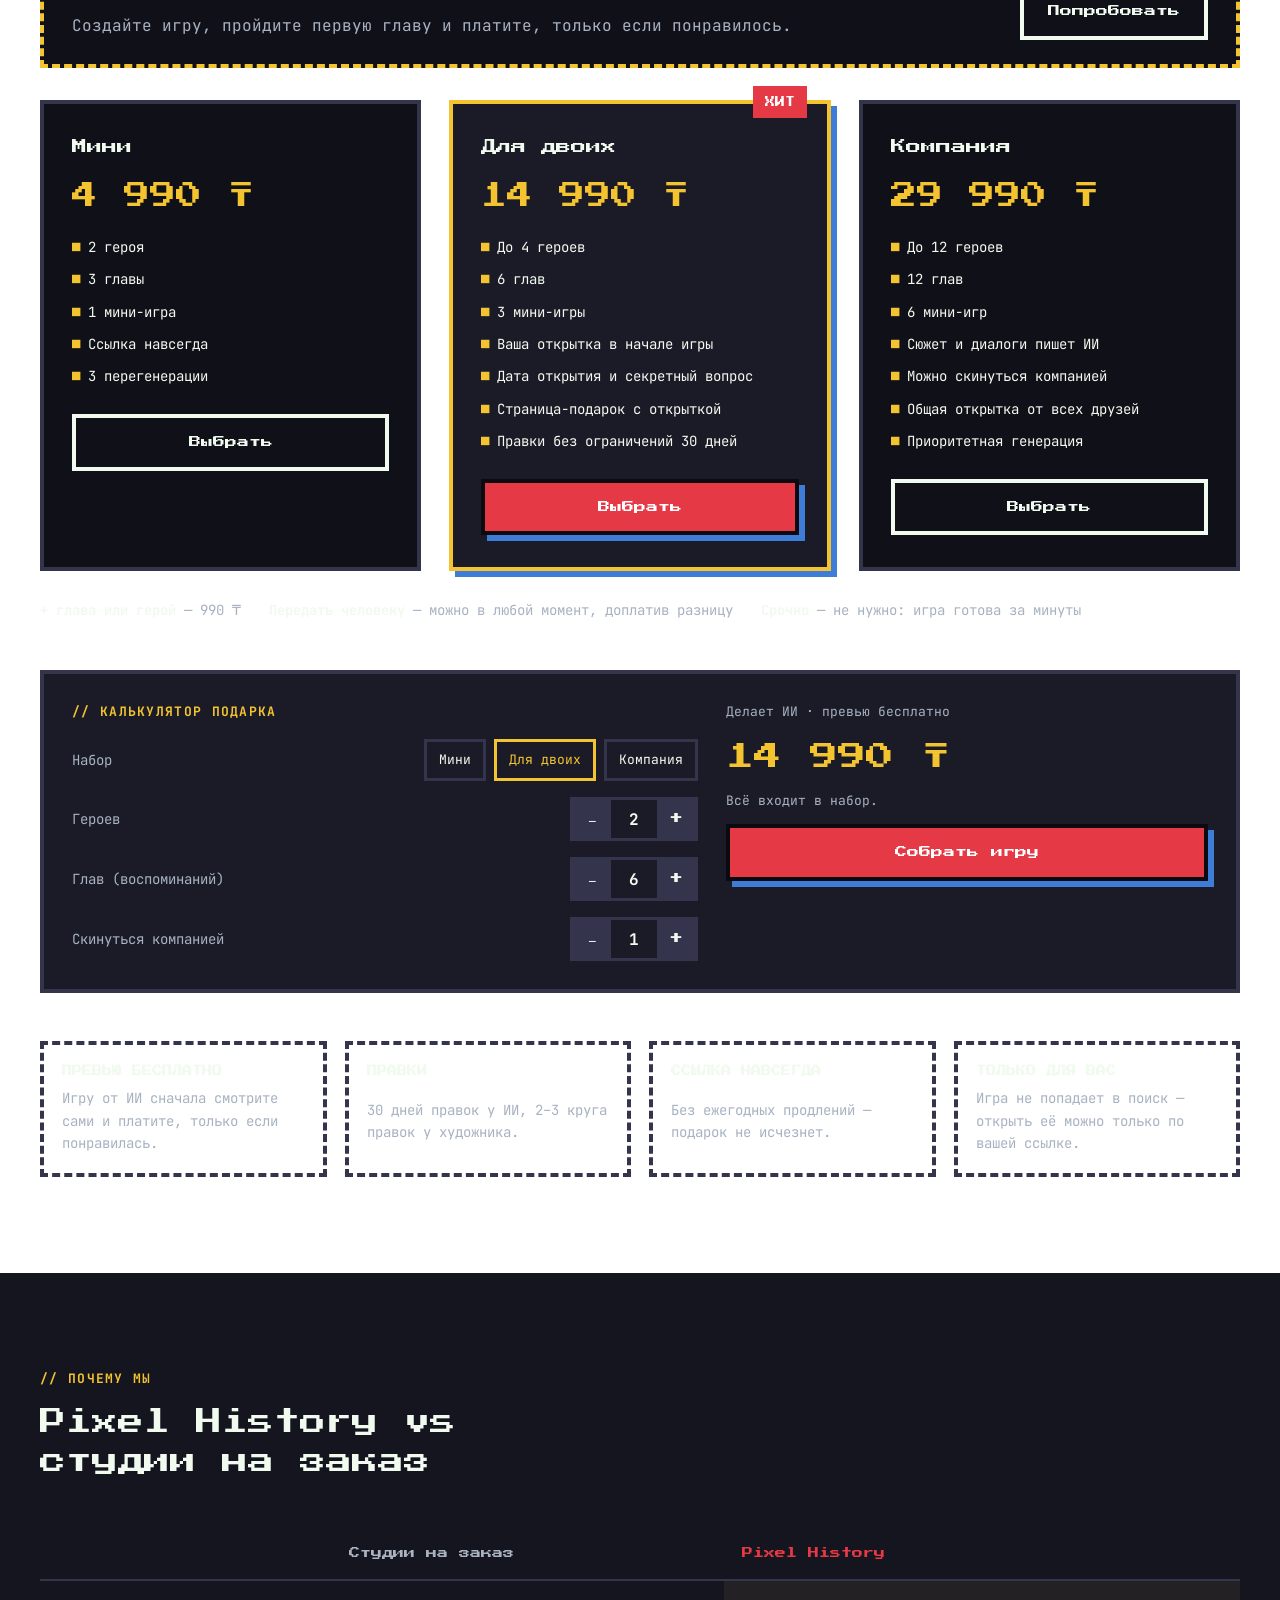
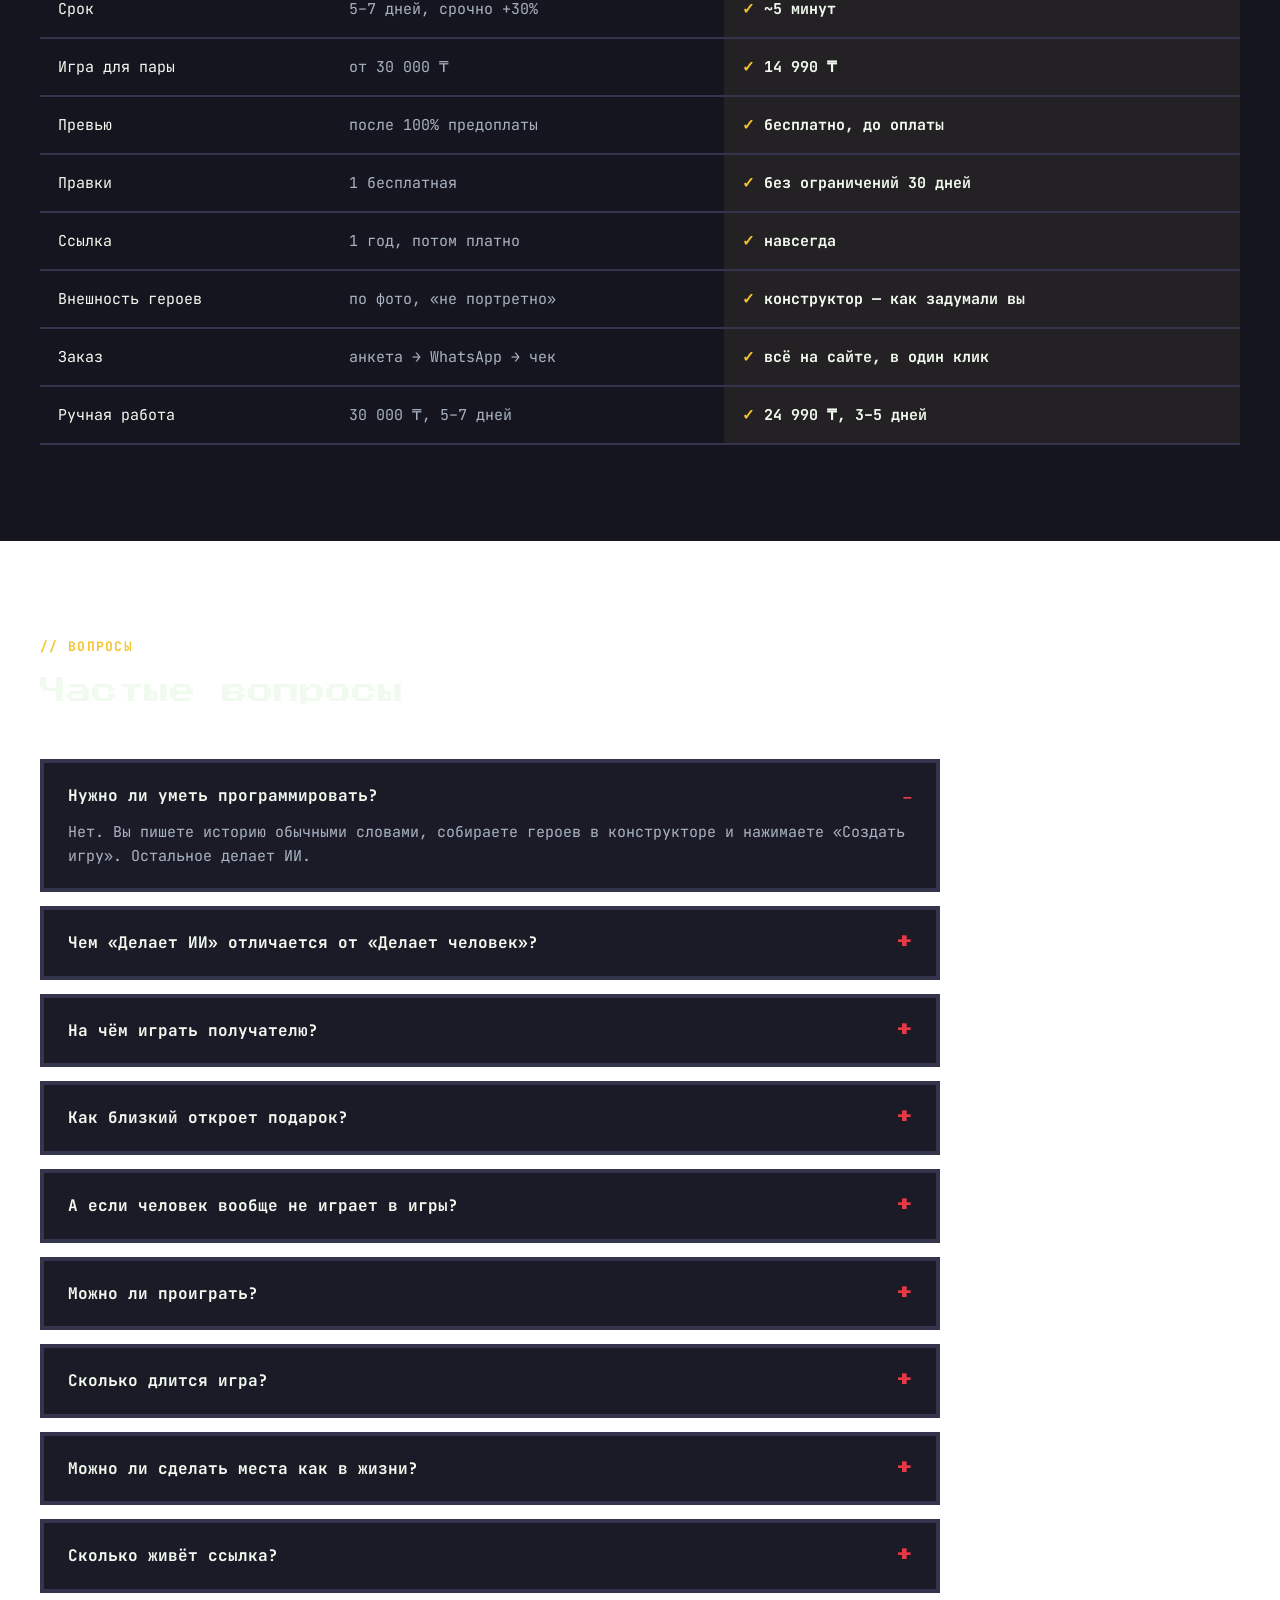
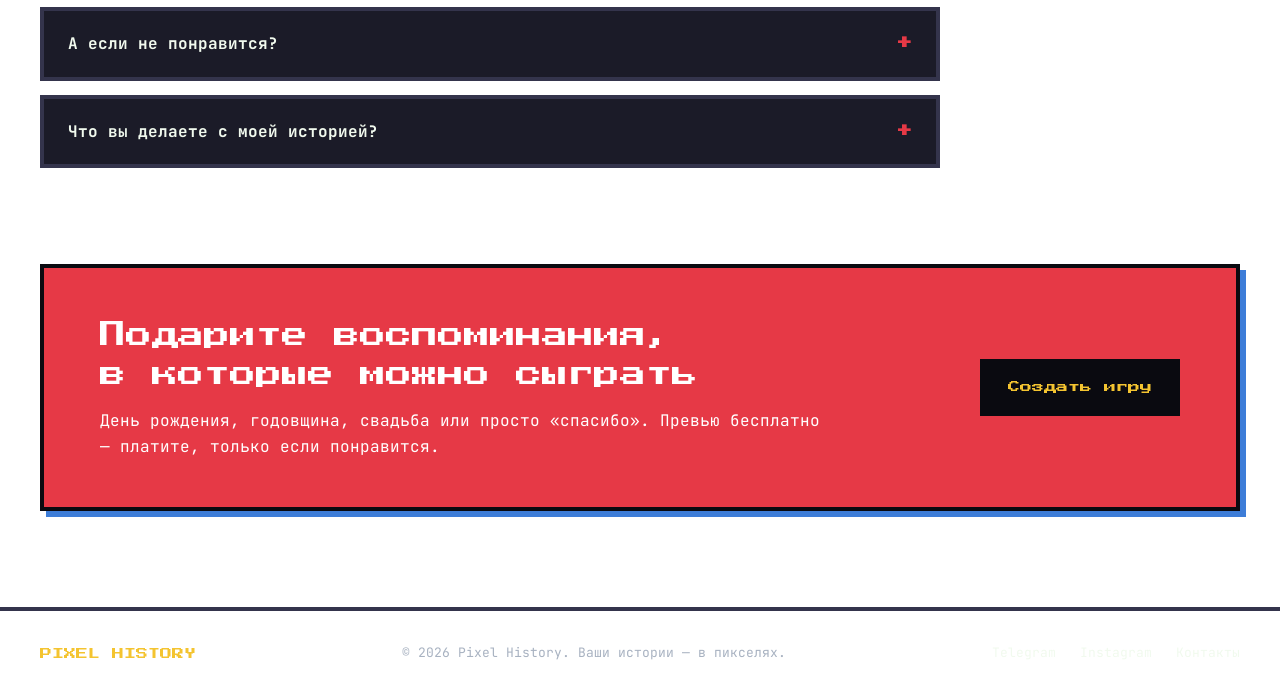
==== commit d8a4c54c: "Исправления мобильной вёрстки и текстов Co-Authored-By: Claude Opus 5.5 <noreply@anthropic.com>" ====
--- a/index.html
+++ b/index.html
@@ -8,7 +8,7 @@
 <link rel="preconnect" href="https://fonts.googleapis.com">
 <link rel="preconnect" href="https://fonts.gstatic.com" crossorigin>
 <link href="https://fonts.googleapis.com/css2?family=JetBrains+Mono:wght@400;700&family=Press+Start+2P&display=swap" rel="stylesheet">
-<link rel="stylesheet" href="assets/style.css?v=16">
+<link rel="stylesheet" href="assets/style.css?v=17">
 <link id="site-theme" rel="stylesheet" href="assets/retro.css?v=3">
 <style>
   /* плашка «до праздника» */
@@ -35,9 +35,9 @@
   .calc .rows { display: grid; gap: 16px; }
   .calc .row { display: flex; justify-content: space-between; align-items: center; gap: 12px; flex-wrap: wrap; }
   .calc .row > span { color: var(--muted); font-size: 14px; }
-  .step { display: flex; align-items: center; border: 3px solid var(--surface2); }
-  .step button { width: 38px; height: 38px; background: var(--surface2); color: var(--text); border: 0; font-family: var(--pixel); font-size: 14px; cursor: pointer; }
-  .step output { min-width: 46px; text-align: center; font-weight: 700; }
+  .qty { display: flex; align-items: center; border: 3px solid var(--surface2); }
+  .qty button { width: 38px; height: 38px; background: var(--surface2); color: var(--text); border: 0; font-family: var(--pixel); font-size: 14px; cursor: pointer; }
+  .qty output { min-width: 46px; text-align: center; font-weight: 700; }
   .calc .seg { display: flex; flex-wrap: wrap; gap: 8px; }
   .calc .seg button { border: 3px solid var(--surface2); background: none; color: var(--text); padding: 8px 12px; cursor: pointer; font: inherit; font-size: 13px; }
   .calc .seg button.on { border-color: var(--moss); color: var(--moss); }
@@ -117,7 +117,7 @@
     <p class="lead">Ваши люди, ваши места, ваши шутки — в пиксельной игре, которую он пройдёт по ссылке на телефоне или ноутбуке. Такой подарок не найти на полке: он собран из вашей жизни.</p>
     <div class="pillars">
       <div class="pillar"><canvas data-icon="heart"></canvas><div><b>Ваши люди</b>Вы и близкий — главные герои</div></div>
-      <div class="pillar"><canvas data-icon="pin"></canvas><div><b>Ваши места</b>Уровни там, где вы были вместе</div></div>
+      <div class="pillar"><canvas data-icon="pin"></canvas><div><b>Ваши места</b>Главы там, где вы были вместе</div></div>
       <div class="pillar"><canvas data-icon="chat"></canvas><div><b>Ваши шутки</b>Диалоги и пасхалки только для вас</div></div>
     </div>
   </div>
@@ -179,10 +179,10 @@
     <div style="display:grid;gap:24px">
       <span class="kicker">// Демо-игра</span>
       <h2>Сыграйте в игру,<br>сделанную у нас</h2>
-      <p class="muted">Настоящая история дружбы: Дайвинчик, ночной комп-клуб в Актобе, переезд в Алматы и встреча, которая случилась не с первого раза. Пройдите её за 7 минут — и вы поймёте, что получит ваш близкий.</p>
+      <p class="muted">Настоящая история дружбы: Дайвинчик, ночной комп-клуб в Актобе, переезд в Алматы и встреча, которая случилась не с первого раза. 9 глав с мини-играми, примерно 20 минут. Пройдите — и поймёте, что получит ваш близкий.</p>
       <div style="display:flex;gap:16px;flex-wrap:wrap">
         <a class="btn primary" href="play.html">Играть в демо</a>
-        <a class="btn" href="create.html">Сделать свою</a>
+        <a class="btn" href="gift.html?demo">Открыть как подарок</a>
       </div>
     </div>
   </div>
@@ -251,7 +251,7 @@
       <button data-m="human"><b>Делает человек</b><span>художник и сценарист · 3–5 дней</span></button>
     </div>
     <div class="free-strip" data-mode="ai">
-      <div><b>ПРЕВЬЮ — БЕСПЛАТНО</b><span class="muted">Создайте игру, пройдите первый уровень и платите, только если понравилось.</span></div>
+      <div><b>ПРЕВЬЮ — БЕСПЛАТНО</b><span class="muted">Создайте игру, пройдите первую главу и платите, только если понравилось.</span></div>
       <a class="btn" href="create.html">Попробовать</a>
     </div>
     <div class="free-strip human" data-mode="human" hidden>
@@ -262,20 +262,20 @@
       <div class="price">
         <h3>Мини</h3>
         <div class="amount" data-kzt="9 990 ₸" data-rub="1 990 ₽" data-eur="20 €">9 990 ₸</div>
-        <ul><li>2 героя по фото</li><li>3 уровня</li><li>1 мини-игра</li><li>Готово за 3 дня</li><li>2 круга правок</li><li>Ссылка навсегда</li></ul>
+        <ul><li>2 героя по фото</li><li>3 главы</li><li>1 мини-игра</li><li>Готово за 3 дня</li><li>2 круга правок</li><li>Ссылка навсегда</li></ul>
         <a class="btn block" href="create.html?mode=human&plan=mini">Заказать</a>
       </div>
       <div class="price hit">
         <span class="hit-badge">ХИТ</span>
         <h3>Для двоих</h3>
         <div class="amount" data-kzt="24 990 ₸" data-rub="4 990 ₽" data-eur="50 €">24 990 ₸</div>
-        <ul><li>До 4 героев — портретно по фото</li><li>6 уровней</li><li>3 мини-игры, одна — авторская</li><li>Сюжет и диалоги пишет сценарист</li><li>Готово за 3–5 дней</li><li>3 круга правок</li><li>Ссылка-подарок навсегда</li></ul>
+        <ul><li>До 4 героев — портретно по фото</li><li>6 глав</li><li>3 мини-игры, одна — авторская</li><li>Сюжет и диалоги пишет сценарист</li><li>Готово за 3–5 дней</li><li>3 круга правок</li><li>Ссылка-подарок навсегда</li></ul>
         <a class="btn primary block" href="create.html?mode=human&plan=duo">Заказать</a>
       </div>
       <div class="price">
         <h3>Компания</h3>
         <div class="amount" data-kzt="59 990 ₸" data-rub="11 990 ₽" data-eur="120 €">59 990 ₸</div>
-        <ul><li>До 12 героев по фото</li><li>12 уровней</li><li>6 мини-игр, 2 авторские</li><li>Сюжет и финальное письмо</li><li>Готово за 5 дней</li><li>Правки без ограничений</li><li>Общая открытка от всех друзей</li></ul>
+        <ul><li>До 12 героев по фото</li><li>12 глав</li><li>6 мини-игр, 2 авторские</li><li>Сюжет и финальное письмо</li><li>Готово за 5 дней</li><li>Правки без ограничений</li><li>Общая открытка от всех друзей</li></ul>
         <a class="btn block" href="create.html?mode=human&plan=crew">Заказать</a>
       </div>
     </div>
@@ -283,30 +283,30 @@
       <div class="price">
         <h3>Мини</h3>
         <div class="amount" data-kzt="4 990 ₸" data-rub="990 ₽" data-eur="10 €">4 990 ₸</div>
-        <ul><li>2 героя</li><li>3 уровня</li><li>1 мини-игра</li><li>Ссылка навсегда</li><li>3 перегенерации</li></ul>
+        <ul><li>2 героя</li><li>3 главы</li><li>1 мини-игра</li><li>Ссылка навсегда</li><li>3 перегенерации</li></ul>
         <a class="btn block" href="create.html?plan=mini">Выбрать</a>
       </div>
       <div class="price hit">
         <span class="hit-badge">ХИТ</span>
         <h3>Для двоих</h3>
         <div class="amount" data-kzt="14 990 ₸" data-rub="2 990 ₽" data-eur="30 €">14 990 ₸</div>
-        <ul><li>До 4 героев</li><li>6 уровней</li><li>3 мини-игры</li><li>Ваша открытка в начале игры</li><li>Дата открытия и секретный вопрос</li><li>Страница-подарок с открыткой</li><li>Правки без ограничений 30 дней</li></ul>
+        <ul><li>До 4 героев</li><li>6 глав</li><li>3 мини-игры</li><li>Ваша открытка в начале игры</li><li>Дата открытия и секретный вопрос</li><li>Страница-подарок с открыткой</li><li>Правки без ограничений 30 дней</li></ul>
         <a class="btn primary block" href="create.html?plan=duo">Выбрать</a>
       </div>
       <div class="price">
         <h3>Компания</h3>
         <div class="amount" data-kzt="29 990 ₸" data-rub="5 990 ₽" data-eur="60 €">29 990 ₸</div>
-        <ul><li>До 12 героев</li><li>12 уровней</li><li>6 мини-игр</li><li>Сюжет и диалоги пишет ИИ</li><li>Можно скинуться компанией</li><li>Общая открытка от всех друзей</li><li>Приоритетная генерация</li></ul>
+        <ul><li>До 12 героев</li><li>12 глав</li><li>6 мини-игр</li><li>Сюжет и диалоги пишет ИИ</li><li>Можно скинуться компанией</li><li>Общая открытка от всех друзей</li><li>Приоритетная генерация</li></ul>
         <a class="btn block" href="create.html?plan=crew">Выбрать</a>
       </div>
     </div>
     <div class="addons" data-mode="ai">
-      <span><b>+ уровень или герой</b> — <span data-kzt="990 ₸" data-rub="199 ₽" data-eur="2 €">990 ₸</span></span>
+      <span><b>+ глава или герой</b> — <span data-kzt="990 ₸" data-rub="199 ₽" data-eur="2 €">990 ₸</span></span>
       <span><b>Передать человеку</b> — можно в любой момент, доплатив разницу</span>
       <span><b>Срочно</b> — не нужно: игра готова за минуты</span>
     </div>
     <div class="addons" data-mode="human" hidden>
-      <span><b>+ уровень или герой</b> — <span data-kzt="3 990 ₸" data-rub="790 ₽" data-eur="8 €">3 990 ₸</span></span>
+      <span><b>+ глава или герой</b> — <span data-kzt="3 990 ₸" data-rub="790 ₽" data-eur="8 €">3 990 ₸</span></span>
       <span><b>Авторская мини-игра</b> — <span data-kzt="7 990 ₸" data-rub="1 590 ₽" data-eur="16 €">7 990 ₸</span></span>
       <span><b>Срочно за 24 часа</b> — +30%</span>
     </div>
@@ -315,11 +315,11 @@
       <div class="rows">
         <span class="kicker">// Калькулятор подарка</span>
         <div class="row"><span>Набор</span><div class="seg" id="cPlan"><button data-p="mini">Мини</button><button class="on" data-p="duo">Для двоих</button><button data-p="crew">Компания</button></div></div>
-        <div class="row"><span>Героев</span><div class="step" data-k="heroes"><button data-d="-1">−</button><output>2</output><button data-d="1">+</button></div></div>
-        <div class="row"><span>Глав (воспоминаний)</span><div class="step" data-k="levels"><button data-d="-1">−</button><output>6</output><button data-d="1">+</button></div></div>
-        <div class="row" id="cMiniRow" hidden><span>Авторские мини-игры</span><div class="step" data-k="minis"><button data-d="-1">−</button><output>0</output><button data-d="1">+</button></div></div>
+        <div class="row"><span>Героев</span><div class="qty" data-k="heroes"><button data-d="-1">−</button><output>2</output><button data-d="1">+</button></div></div>
+        <div class="row"><span>Глав (воспоминаний)</span><div class="qty" data-k="levels"><button data-d="-1">−</button><output>6</output><button data-d="1">+</button></div></div>
+        <div class="row" id="cMiniRow" hidden><span>Авторские мини-игры</span><div class="qty" data-k="minis"><button data-d="-1">−</button><output>0</output><button data-d="1">+</button></div></div>
         <div class="row" id="cUrgentRow" hidden><span>Срочно за 24 часа (+30%)</span><div class="seg" id="cUrgent"><button class="on" data-u="0">Нет</button><button data-u="1">Да</button></div></div>
-        <div class="row"><span>Скинуться компанией</span><div class="step" data-k="people"><button data-d="-1">−</button><output>1</output><button data-d="1">+</button></div></div>
+        <div class="row"><span>Скинуться компанией</span><div class="qty" data-k="people"><button data-d="-1">−</button><output>1</output><button data-d="1">+</button></div></div>
       </div>
       <div class="total">
         <span class="muted small" id="cMode">Делает ИИ</span>
@@ -375,7 +375,7 @@
       <details><summary>Сколько длится игра?</summary><p>Одна глава — 2–3 минуты. Игра на 6 глав проходится примерно за 15–20 минут, её приятно пройти ещё раз вдвоём.</p></details>
       <details><summary>Можно ли сделать места как в жизни?</summary><p>Да. К каждому воспоминанию можно приложить фото места — оно станет пиксельным фоном главы. Без фото подберём похожую локацию: двор, кафе, клуб, кино, горы.</p></details>
       <details><summary>Сколько живёт ссылка?</summary><p>Навсегда. Никаких ежегодных продлений.</p></details>
-      <details><summary>А если не понравится?</summary><p>Превью бесплатное — вы платите, только если игра понравилась. После оплаты можно сколько угодно править и пересоздавать уровни 30 дней.</p></details>
+      <details><summary>А если не понравится?</summary><p>Превью бесплатное — вы платите, только если игра понравилась. После оплаты можно сколько угодно править и пересоздавать главы 30 дней.</p></details>
       <details><summary>Что вы делаете с моей историей?</summary><p>История и герои используются только для вашей игры. Игра не попадает в поиск — открыть её можно только по ссылке.</p></details>
     </div>
   </div>
@@ -489,7 +489,7 @@
     const extraH = Math.max(0, calc.heroes - pl.heroes), extraL = Math.max(0, calc.levels - pl.levels);
     let total = pl.price + (extraH + extraL) * P.extra + (calc.mode === 'human' ? calc.minis * P.mini : 0);
     if (calc.mode === 'human' && calc.urgent) total *= 1.3;
-    document.querySelectorAll('.calc .step').forEach(st => st.querySelector('output').textContent = calc[st.dataset.k]);
+    document.querySelectorAll('.calc .qty').forEach(st => st.querySelector('output').textContent = calc[st.dataset.k]);
     document.getElementById('cMode').textContent = calc.mode === 'ai' ? 'Делает ИИ · превью бесплатно' : 'Делает человек · предоплата 50%';
     document.getElementById('cSum').textContent = money(total, cur);
     const per = document.getElementById('cPer'); per.hidden = calc.people < 2; per.textContent = 'по ' + money(total / calc.people, cur) + ' с каждого из ' + calc.people;
@@ -498,7 +498,7 @@
     document.getElementById('cGo').href = 'create.html?' + (calc.mode === 'human' ? 'mode=human&' : '') + 'plan=' + calc.plan;
   }
   const LIM = { heroes: [1, 20], levels: [1, 20], minis: [0, 10], people: [1, 30] };
-  document.querySelectorAll('.calc .step').forEach(st => st.addEventListener('click', e => { const b = e.target.closest('button'); if (!b) return; const k = st.dataset.k; calc[k] = Math.max(LIM[k][0], Math.min(LIM[k][1], calc[k] + +b.dataset.d)); renderCalc(); }));
+  document.querySelectorAll('.calc .qty').forEach(st => st.addEventListener('click', e => { const b = e.target.closest('button'); if (!b) return; const k = st.dataset.k; calc[k] = Math.max(LIM[k][0], Math.min(LIM[k][1], calc[k] + +b.dataset.d)); renderCalc(); }));
   document.getElementById('cPlan').addEventListener('click', e => { const b = e.target.closest('button'); if (!b) return; calc.plan = b.dataset.p; const pl = PLANS[calc.mode][calc.plan]; calc.heroes = Math.min(calc.heroes, pl.heroes); calc.levels = pl.levels; document.querySelectorAll('#cPlan button').forEach(x => x.classList.toggle('on', x === b)); renderCalc(); });
   document.getElementById('cUrgent').addEventListener('click', e => { const b = e.target.closest('button'); if (!b) return; calc.urgent = b.dataset.u === '1'; document.querySelectorAll('#cUrgent button').forEach(x => x.classList.toggle('on', x === b)); renderCalc(); });
   document.getElementById('mode').addEventListener('click', e => { const b = e.target.closest('button'); if (b) { calc.mode = b.dataset.m; renderCalc(); } });
--- a/assets/style.css
+++ b/assets/style.css
@@ -287,7 +287,7 @@
   .wrap { padding: 0 16px; }
   section { padding: 64px 0; }
   .nav-links { display: none; }
-  .grid-3, .grid-2, .pillars, .split, .demo, .ctor-promo, .heroes { grid-template-columns: 1fr; }
+  .grid-3, .grid-2, .pillars, .split, .demo, .ctor-promo, .heroes { grid-template-columns: minmax(0, 1fr); }
   .split, .demo, .ctor-promo { gap: 32px; }
   .cta { padding: 32px 24px; }
   .stepper { grid-template-columns: repeat(2, 1fr); }
@@ -356,3 +356,9 @@
 /* образцы цветов темы в выборе оформления */
 .tag .sw { display: inline-flex; margin-right: 6px; vertical-align: -2px; border: 1px solid var(--ink); }
 .tag .sw b { display: block; width: 8px; height: 12px; }
+
+/* защита от вылезания за экран на телефоне: колонки сетки не шире экрана */
+.grid-3 > *, .grid-2 > *, .acc-grid > *, .split > *, .panel, .card, .step { min-width: 0; }
+.step, .acc-grid > aside { grid-template-columns: minmax(0, 1fr); }
+.panel > .field, .panel input.field, .panel textarea.field { max-width: 100%; }
+h1, h2, h3 { overflow-wrap: break-word; }
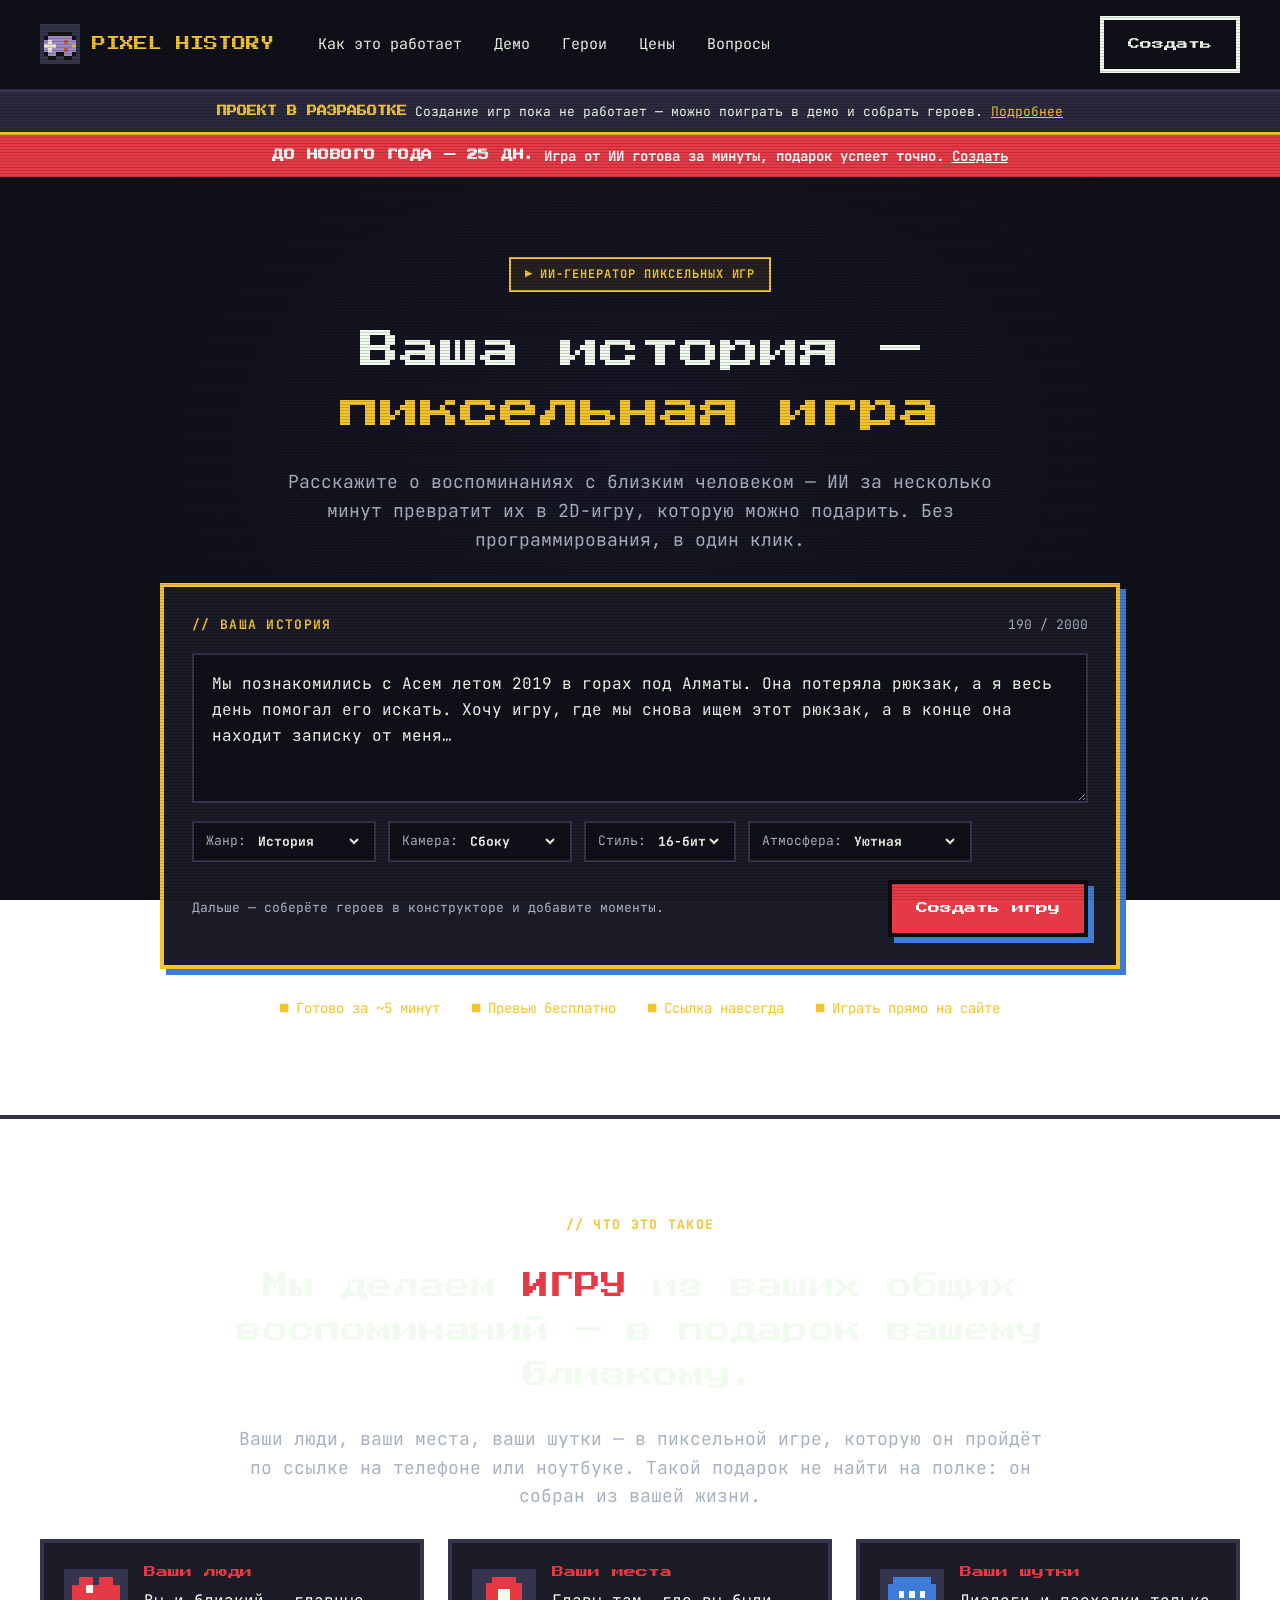
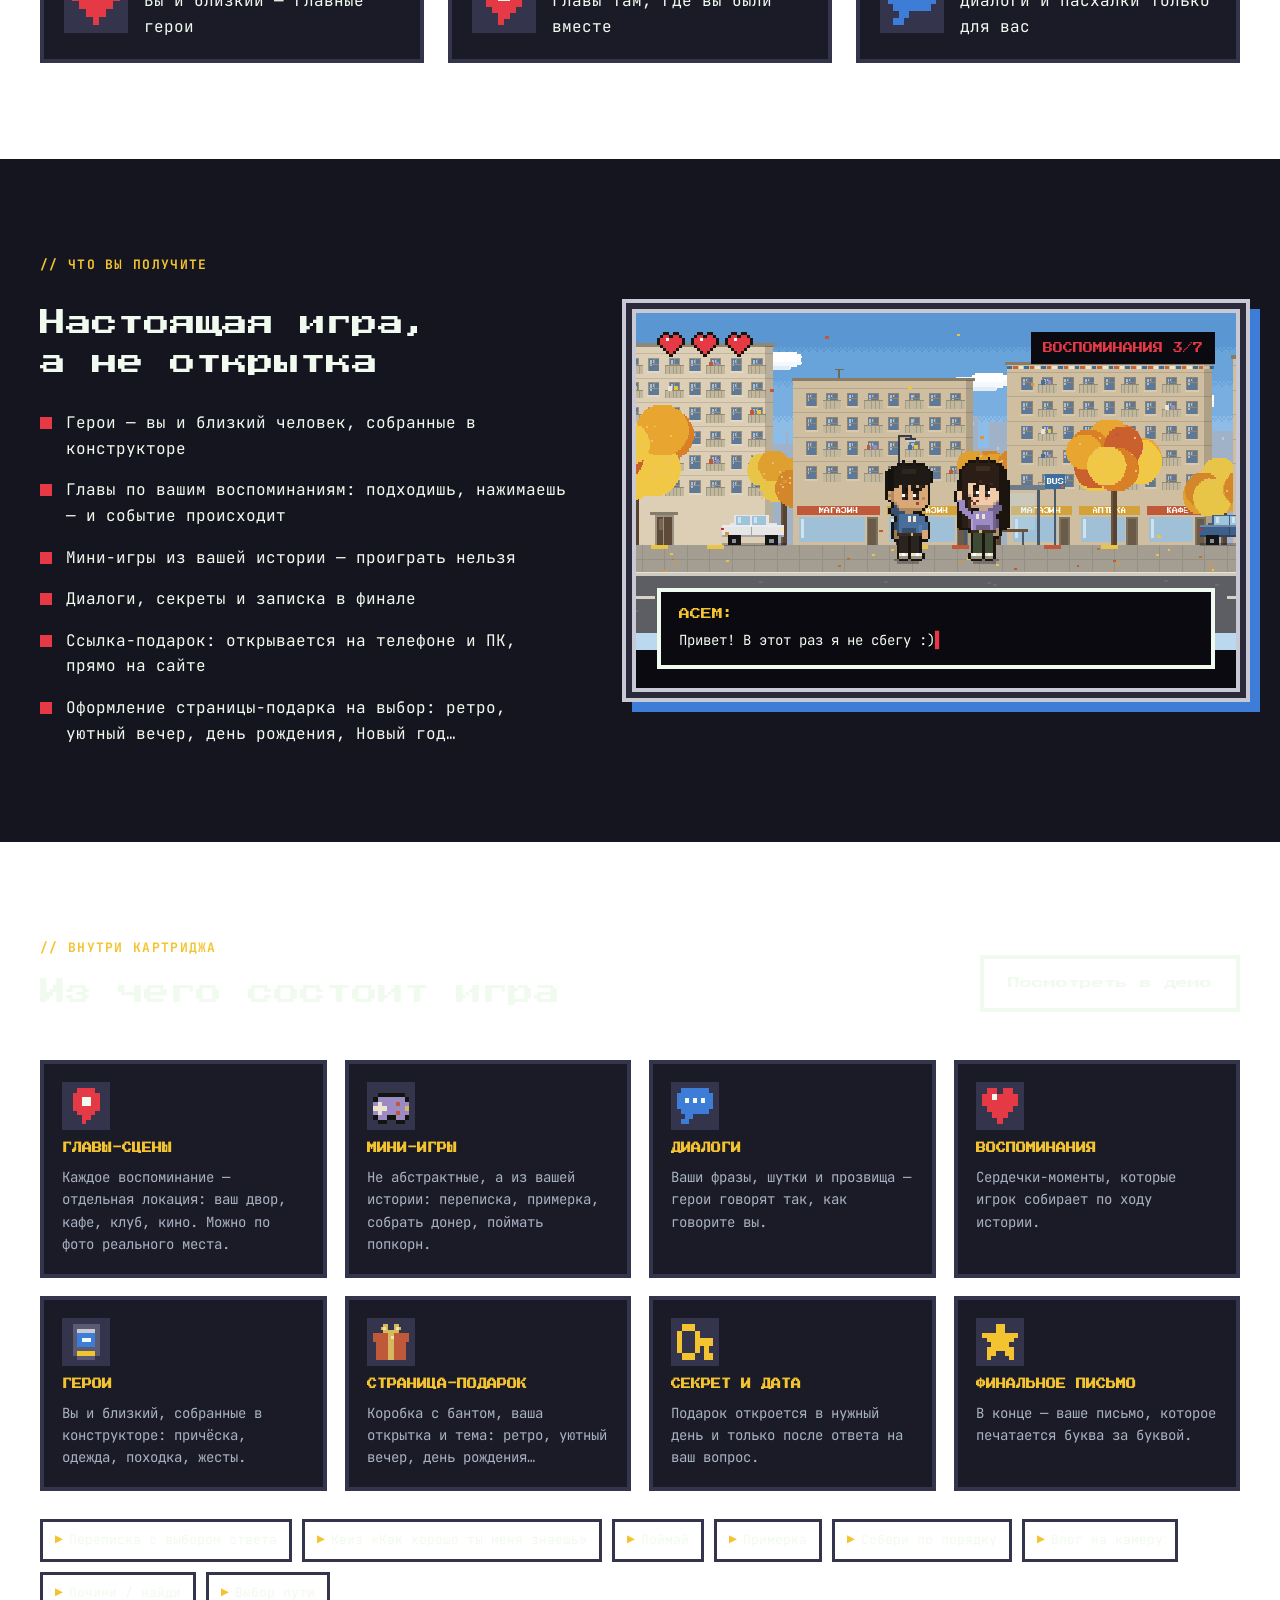
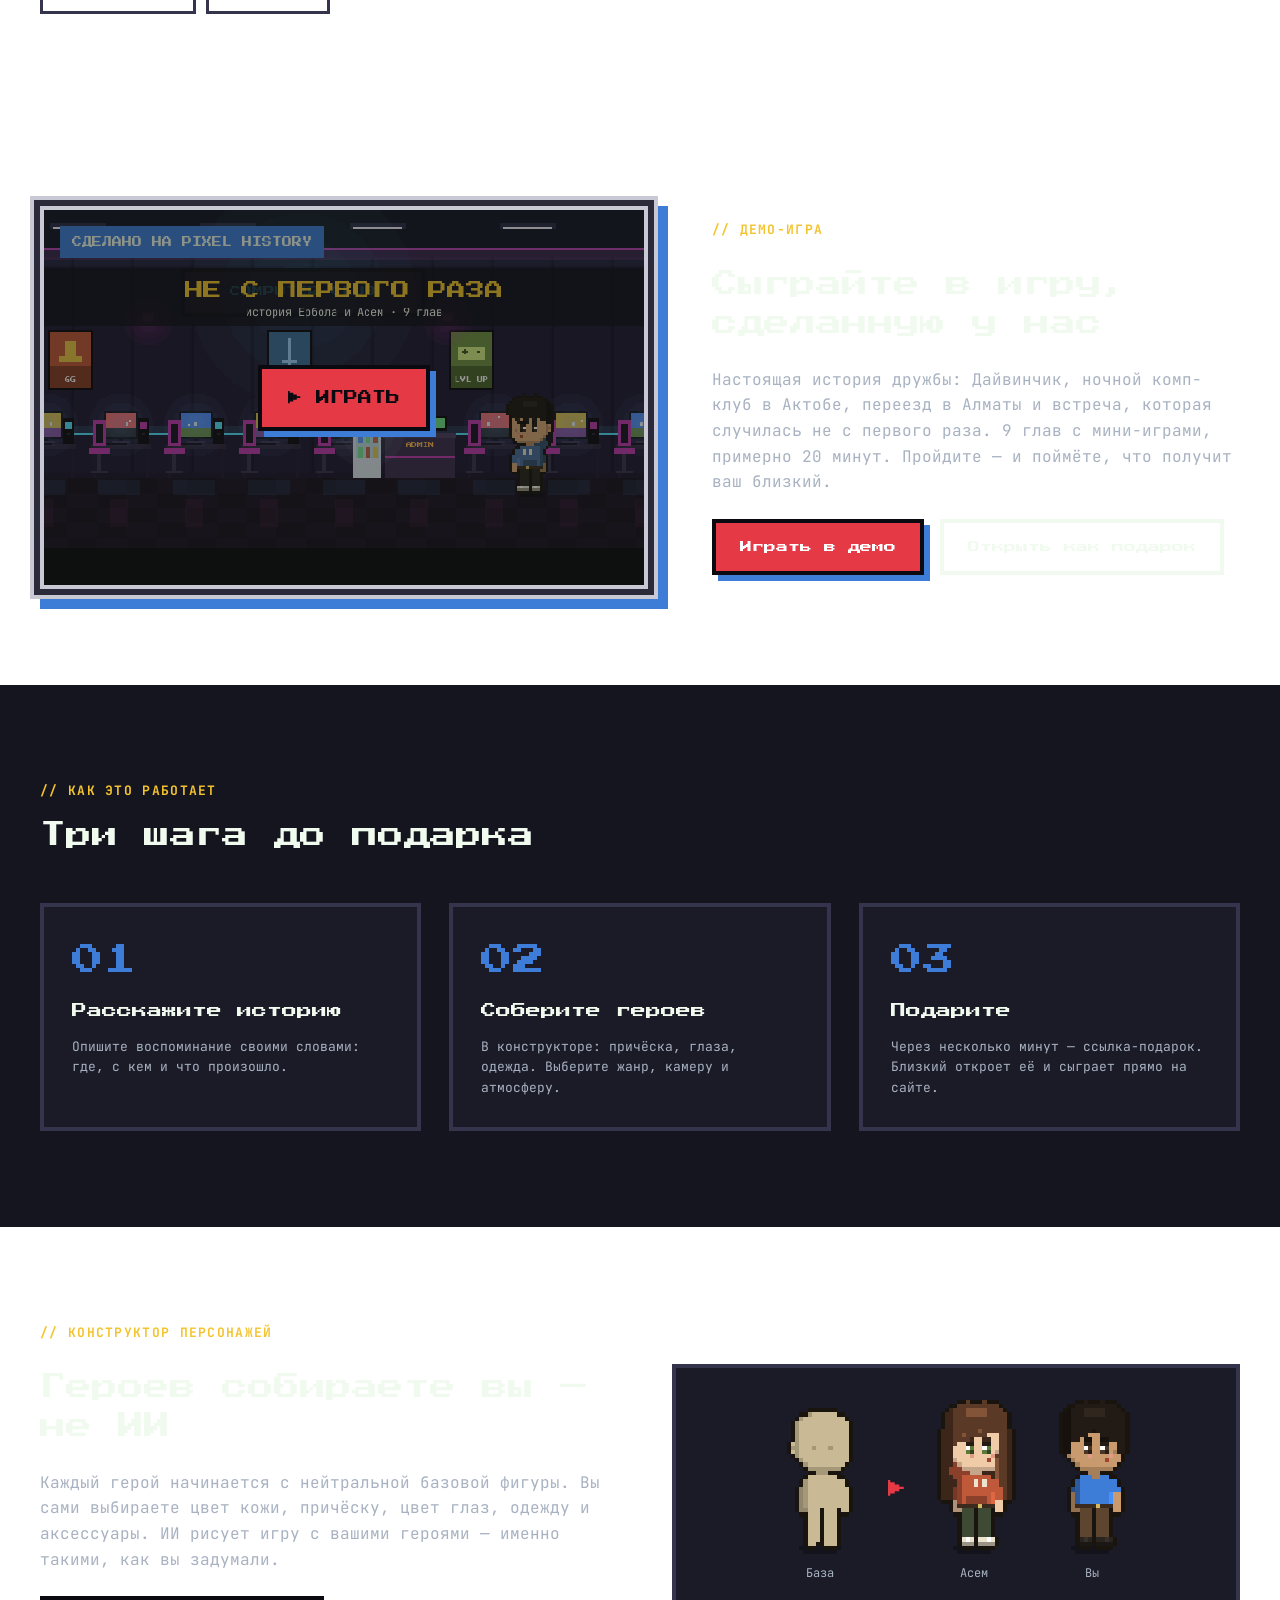
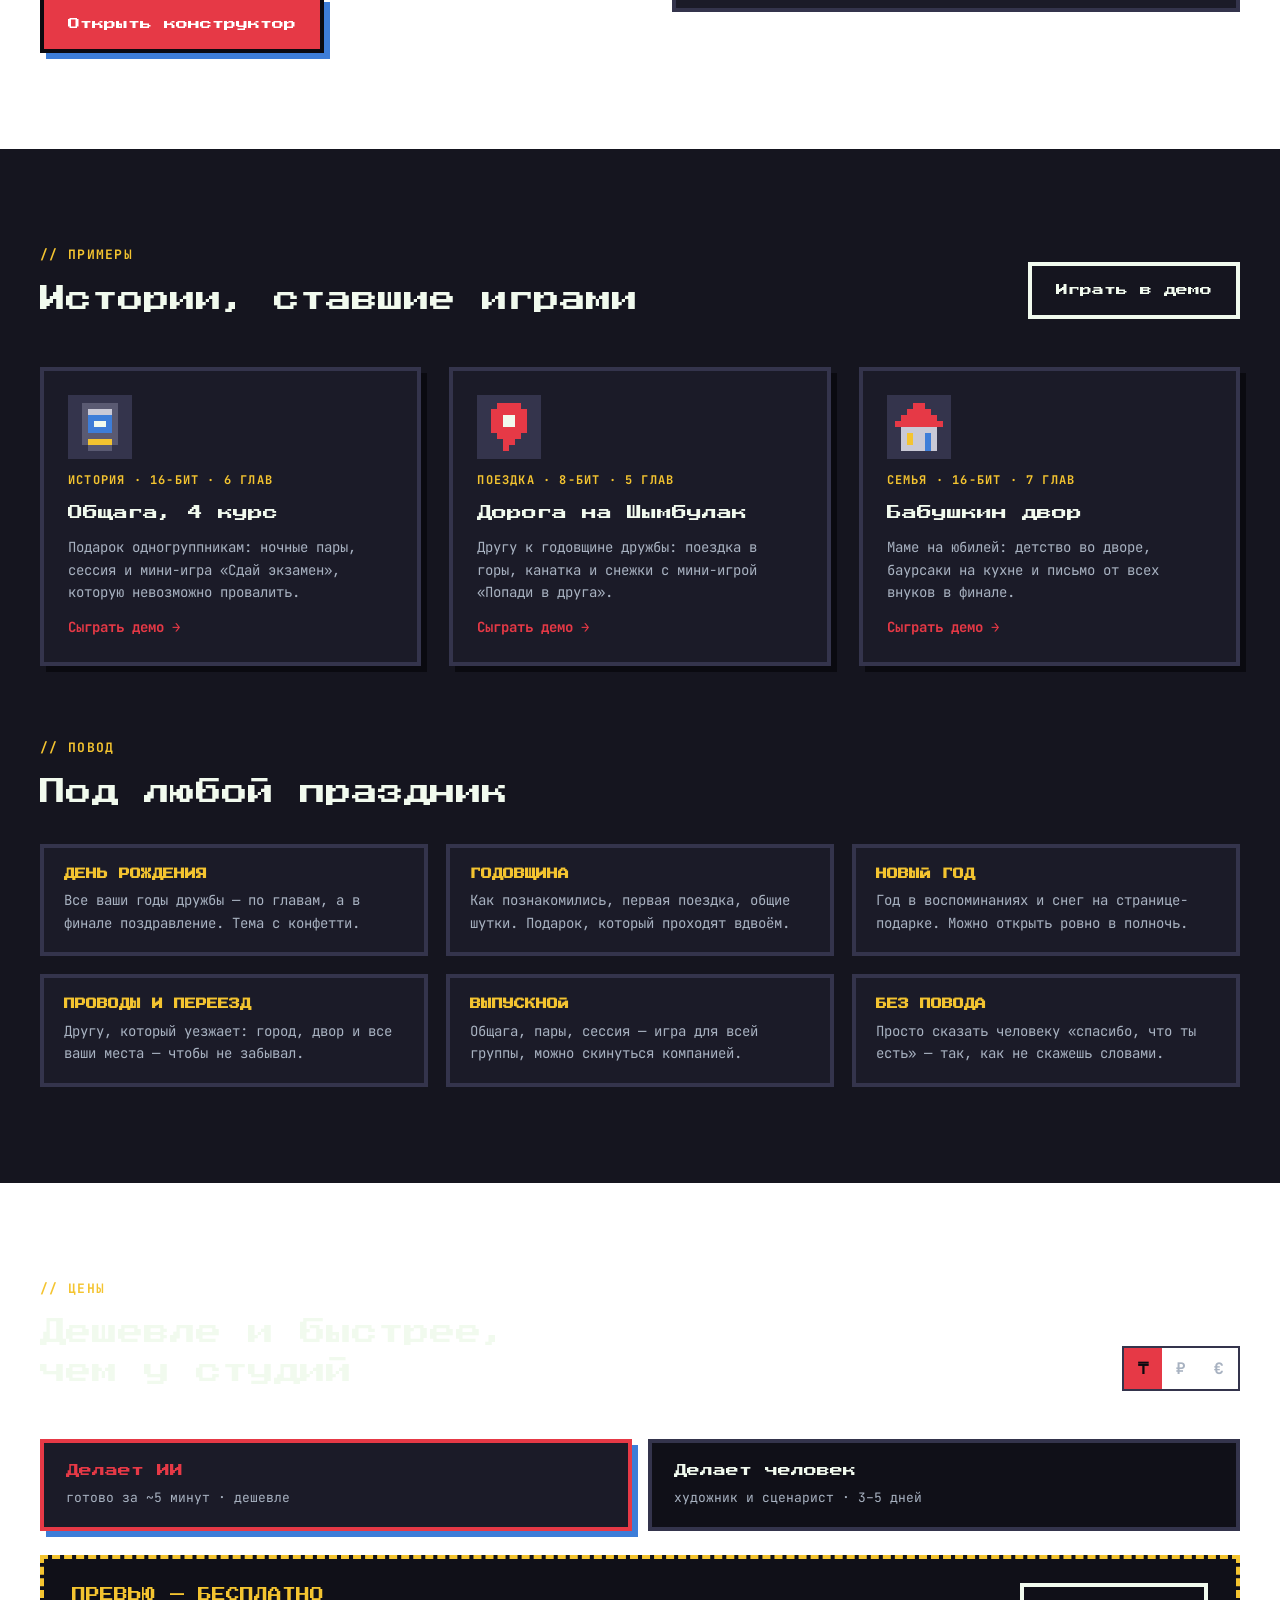
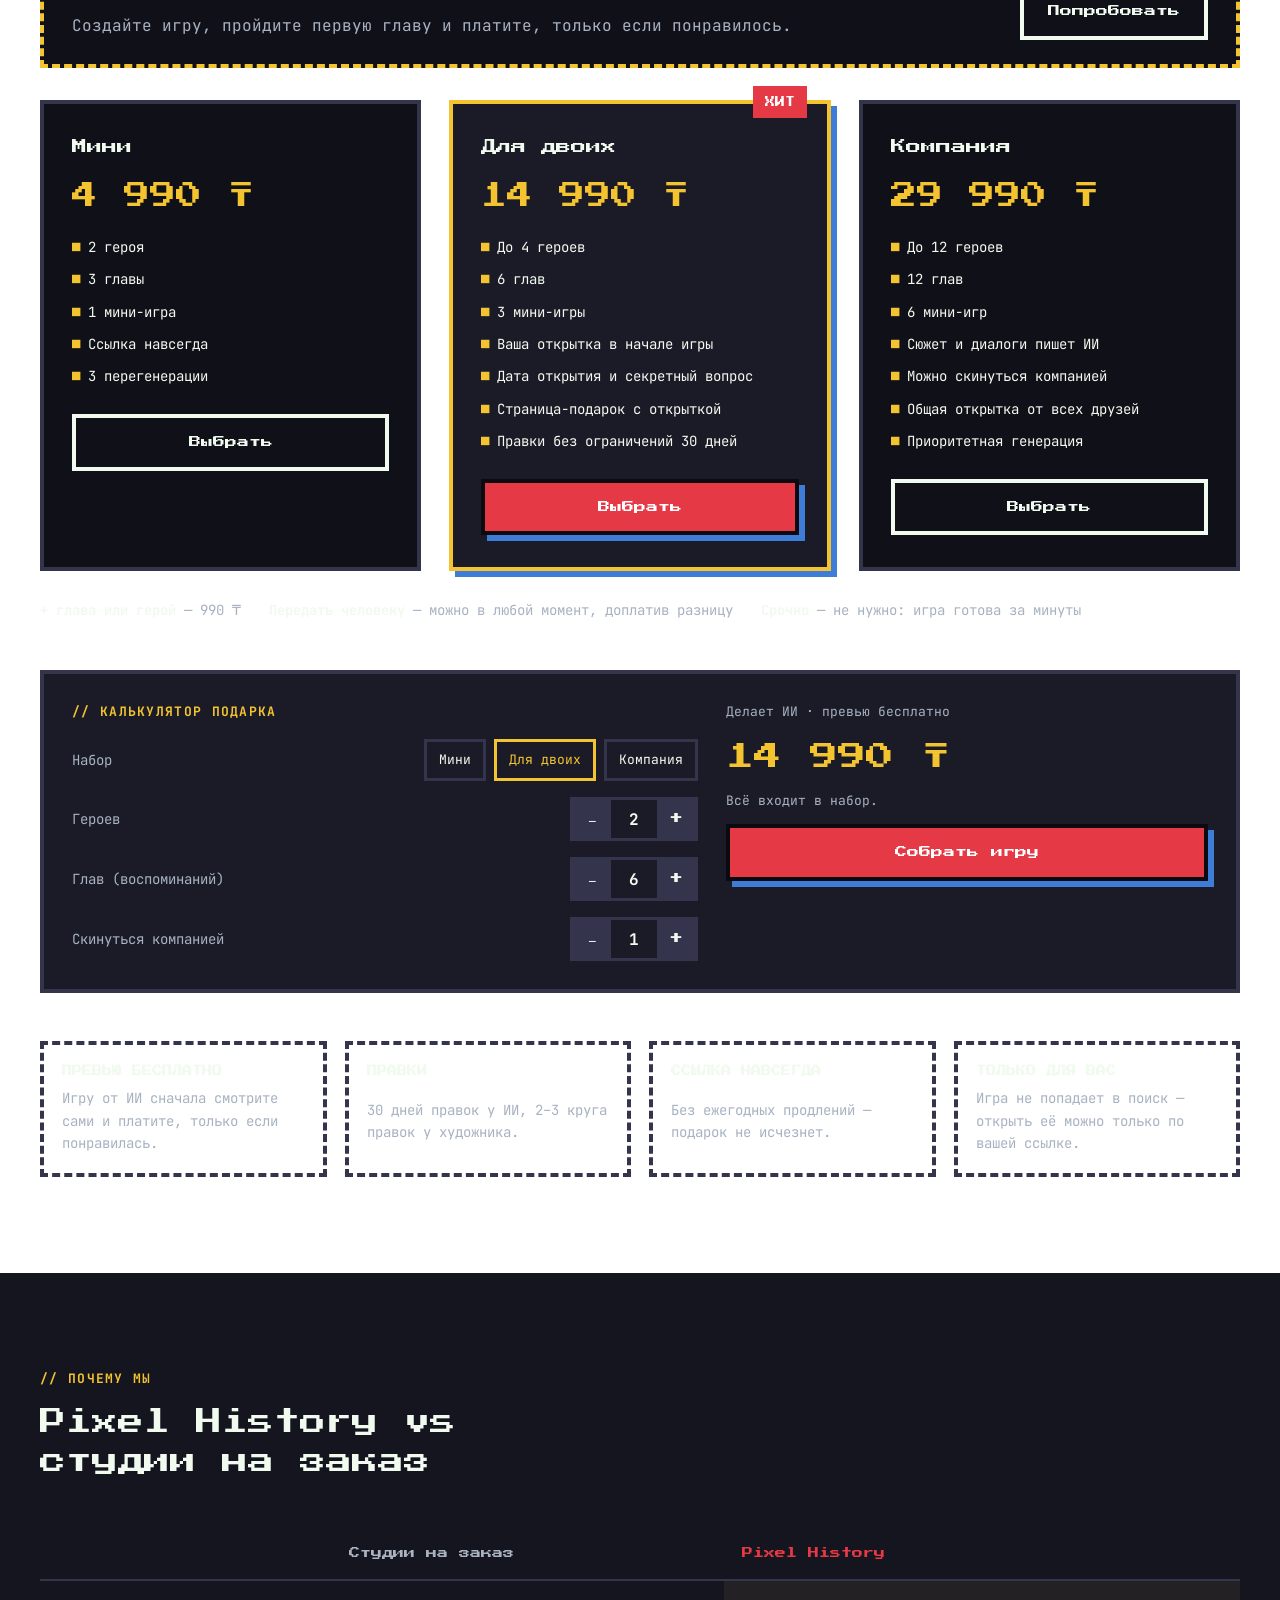
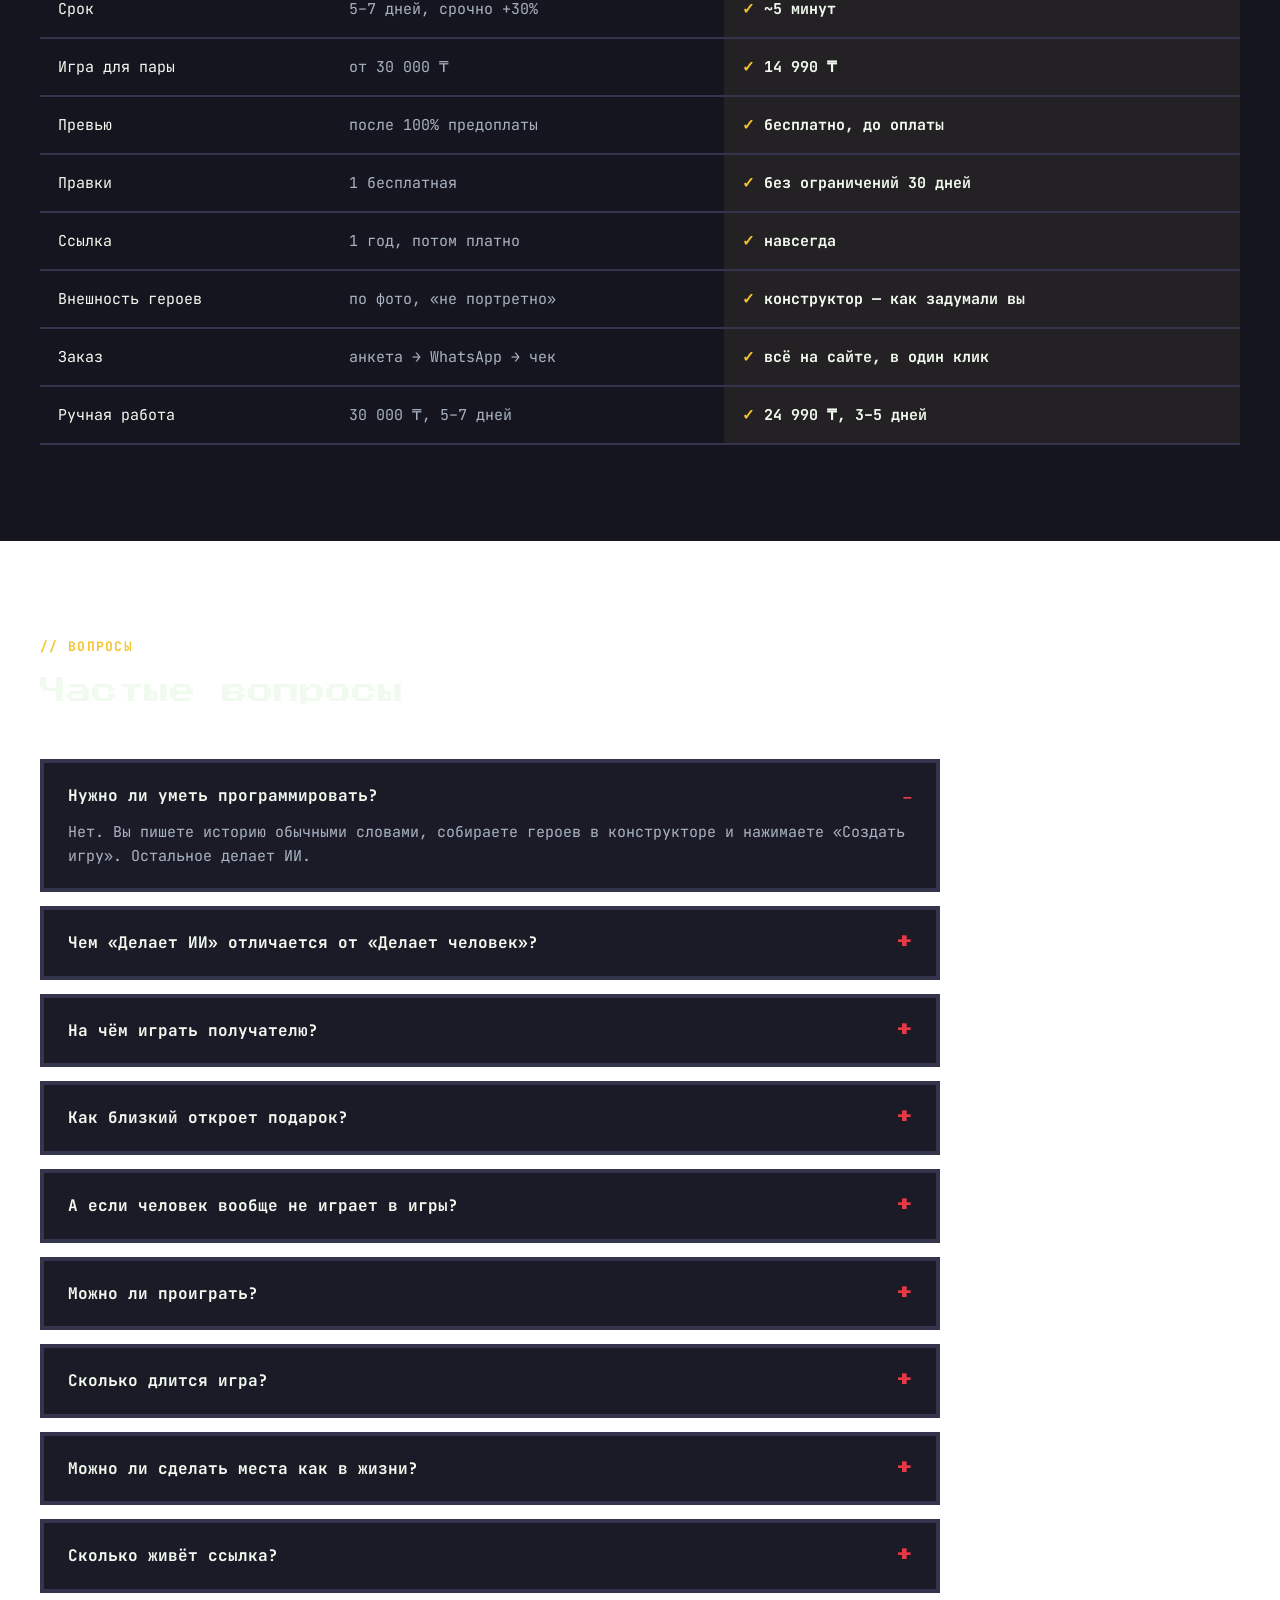
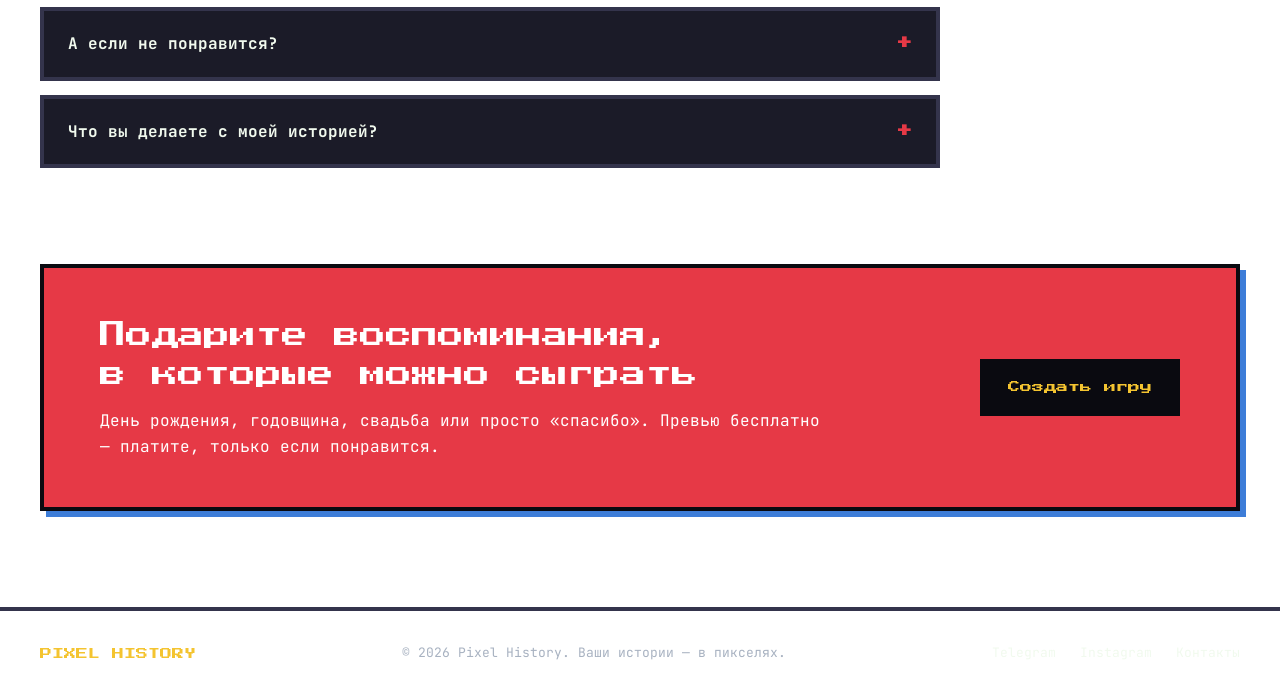
==== commit 2c3c7d58: "Узор на брюках и шортах, переключатель «Верх / Низ» Co-Authored-By: Claude Opus 5.5 <noreply@anthrop" ====
--- a/index.html
+++ b/index.html
@@ -416,7 +416,7 @@
   </div>
 </div>
 
-<script src="assets/pixel.js?v=18"></script>
+<script src="assets/pixel.js?v=19"></script>
 <script src="assets/app.js?v=17"></script>
 <script src="assets/api.js?v=15"></script>
 <script src="game/scenes.js?v=1"></script>
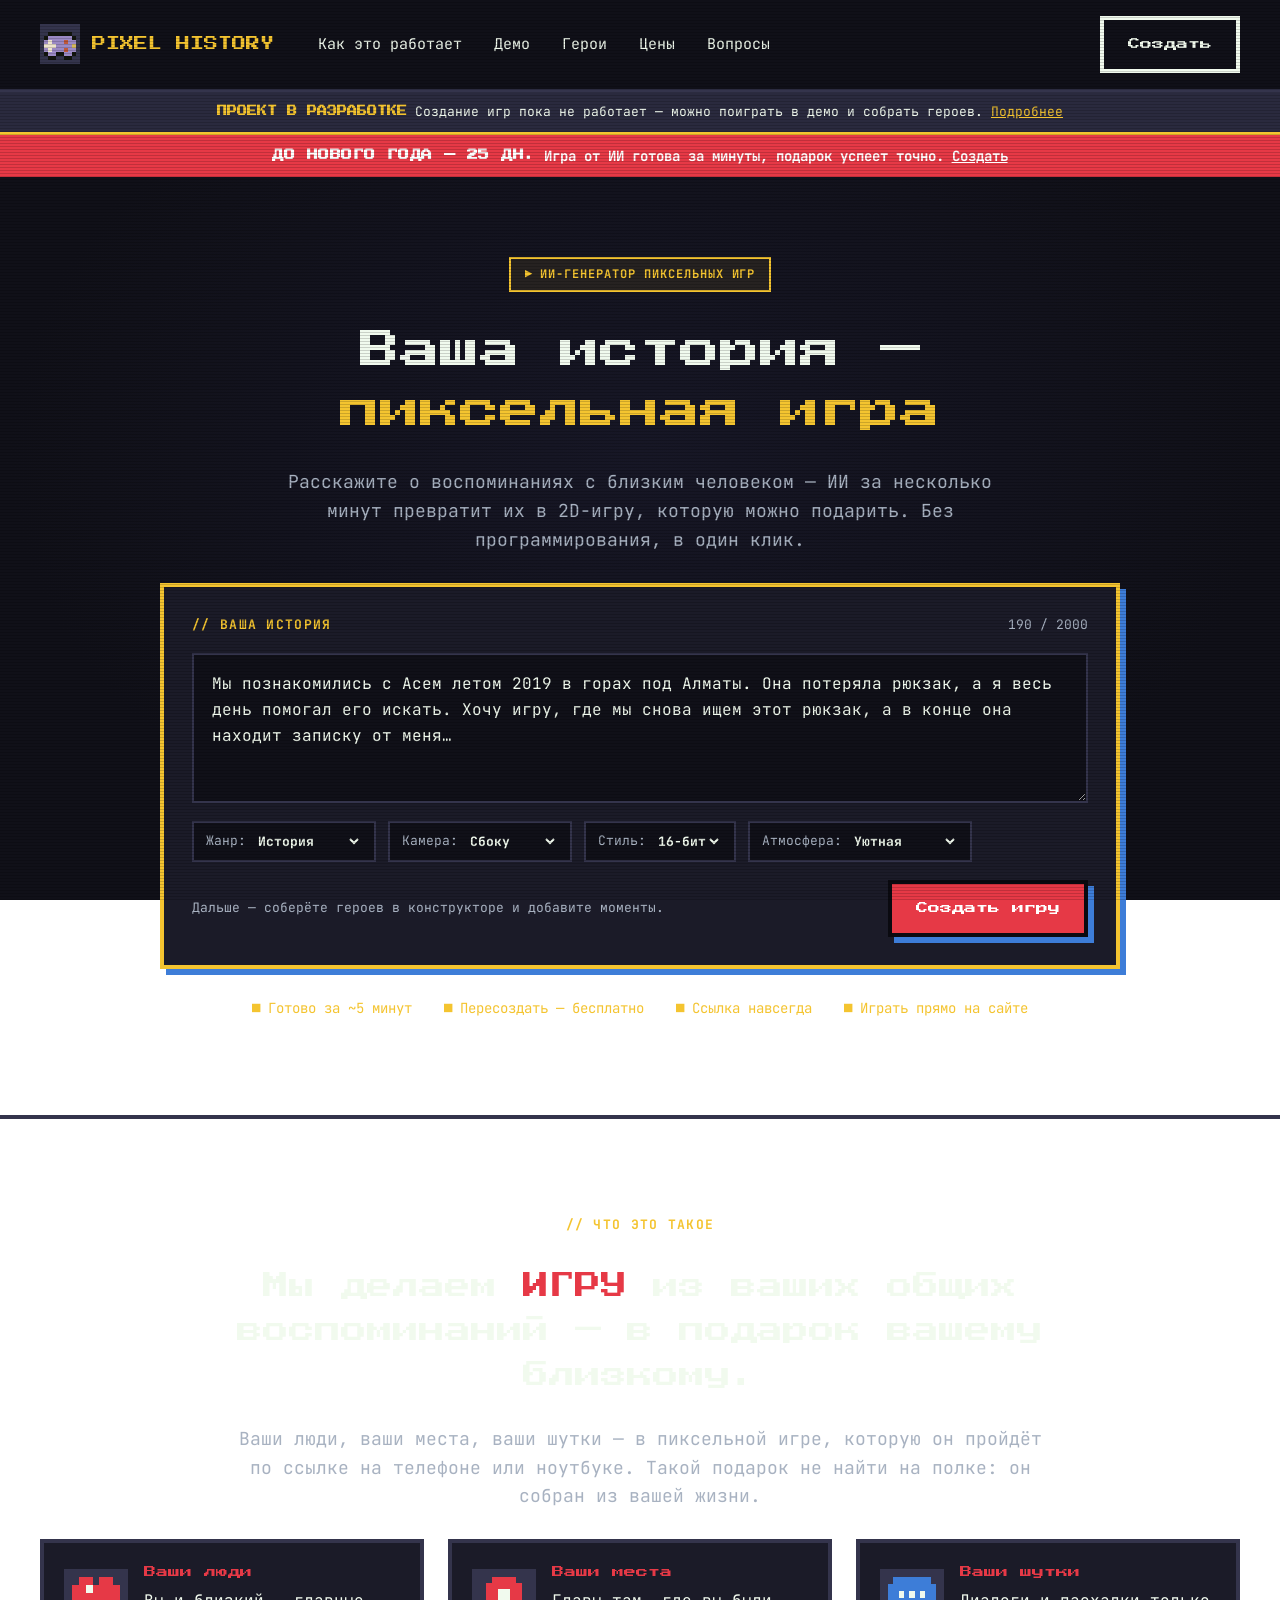
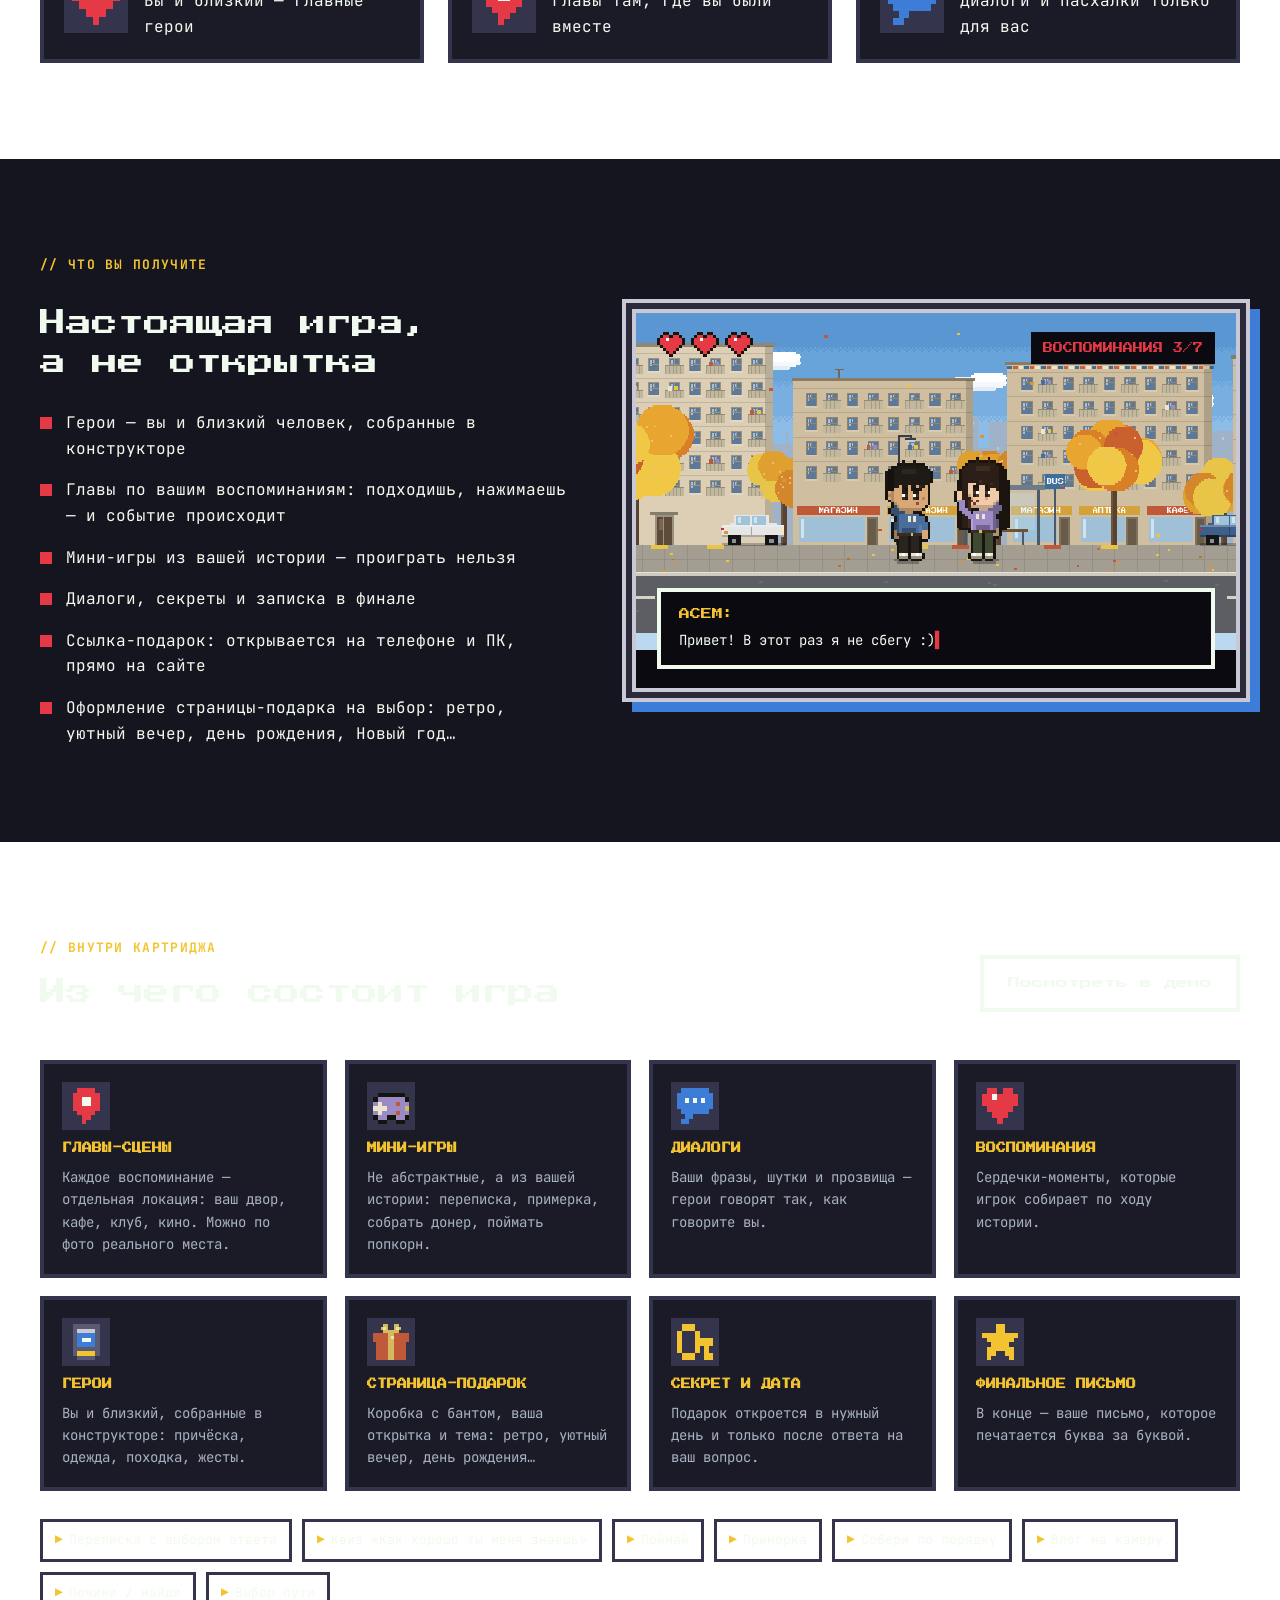
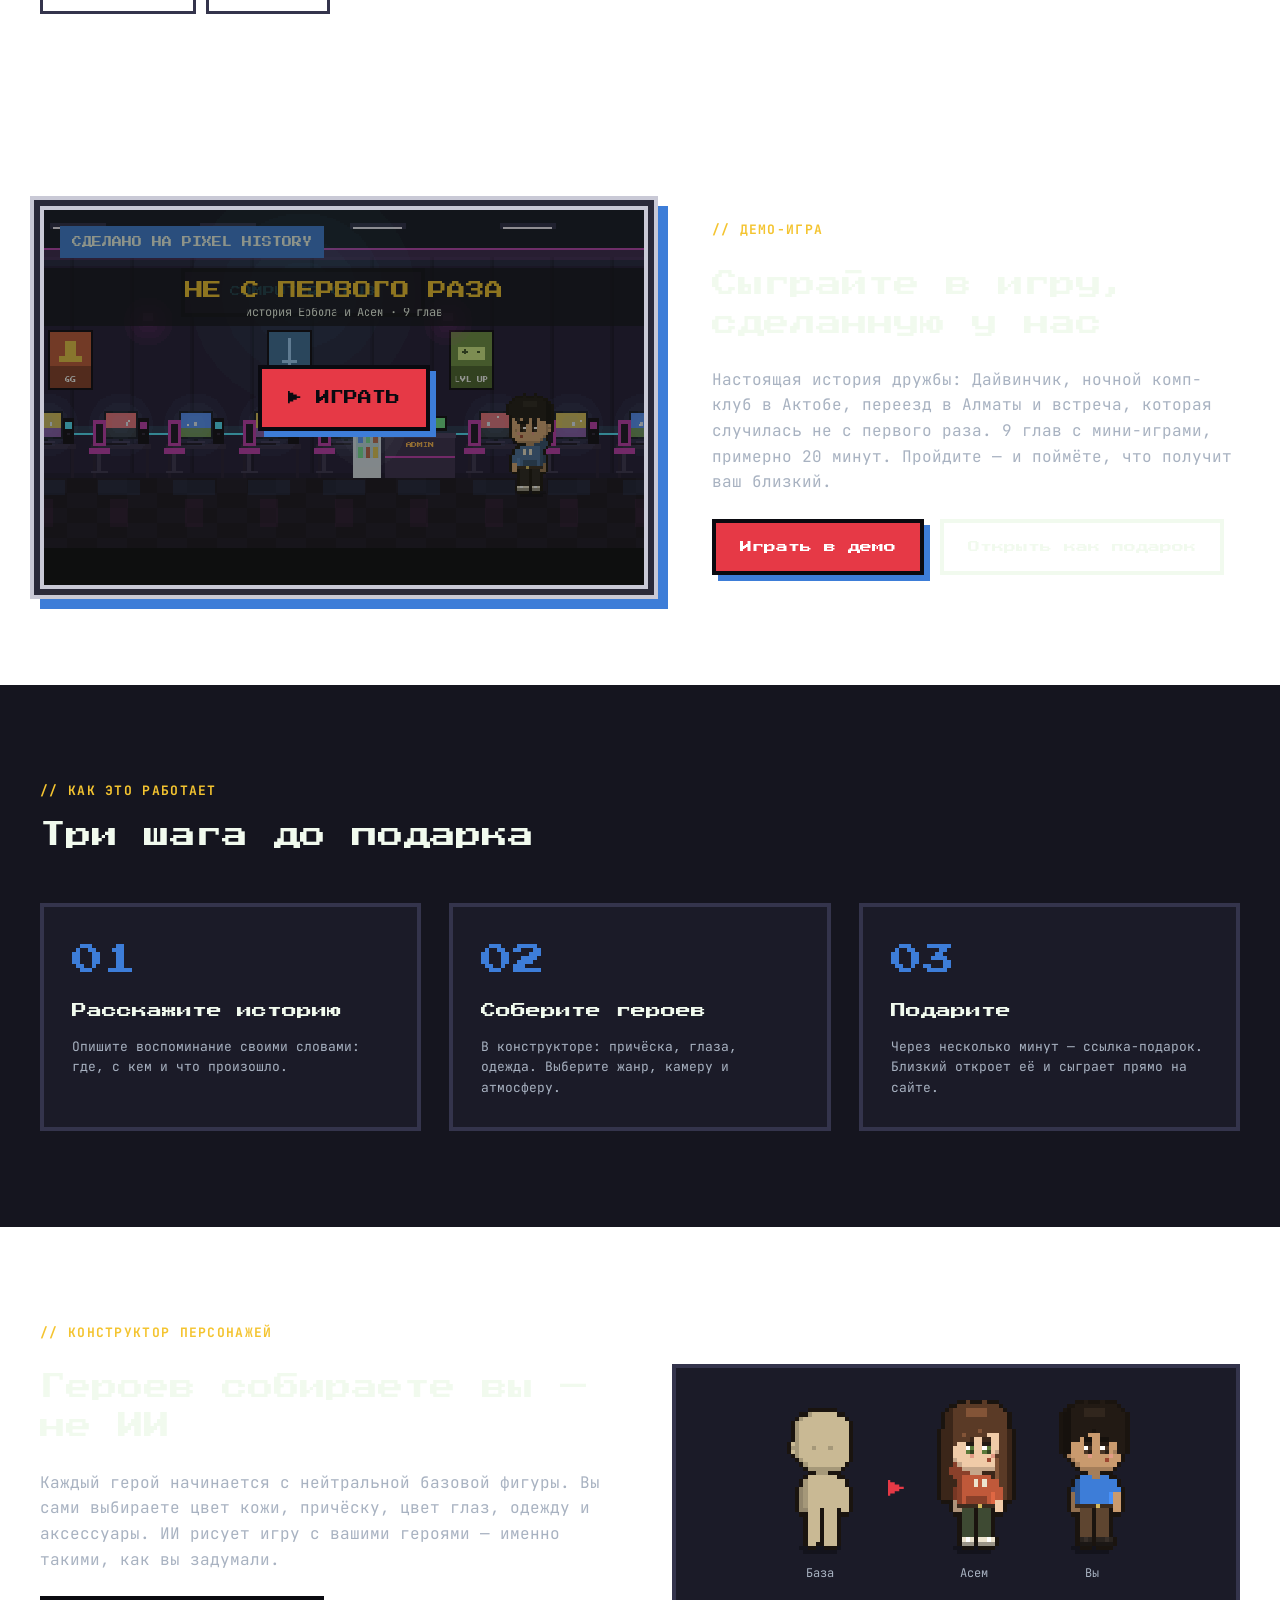
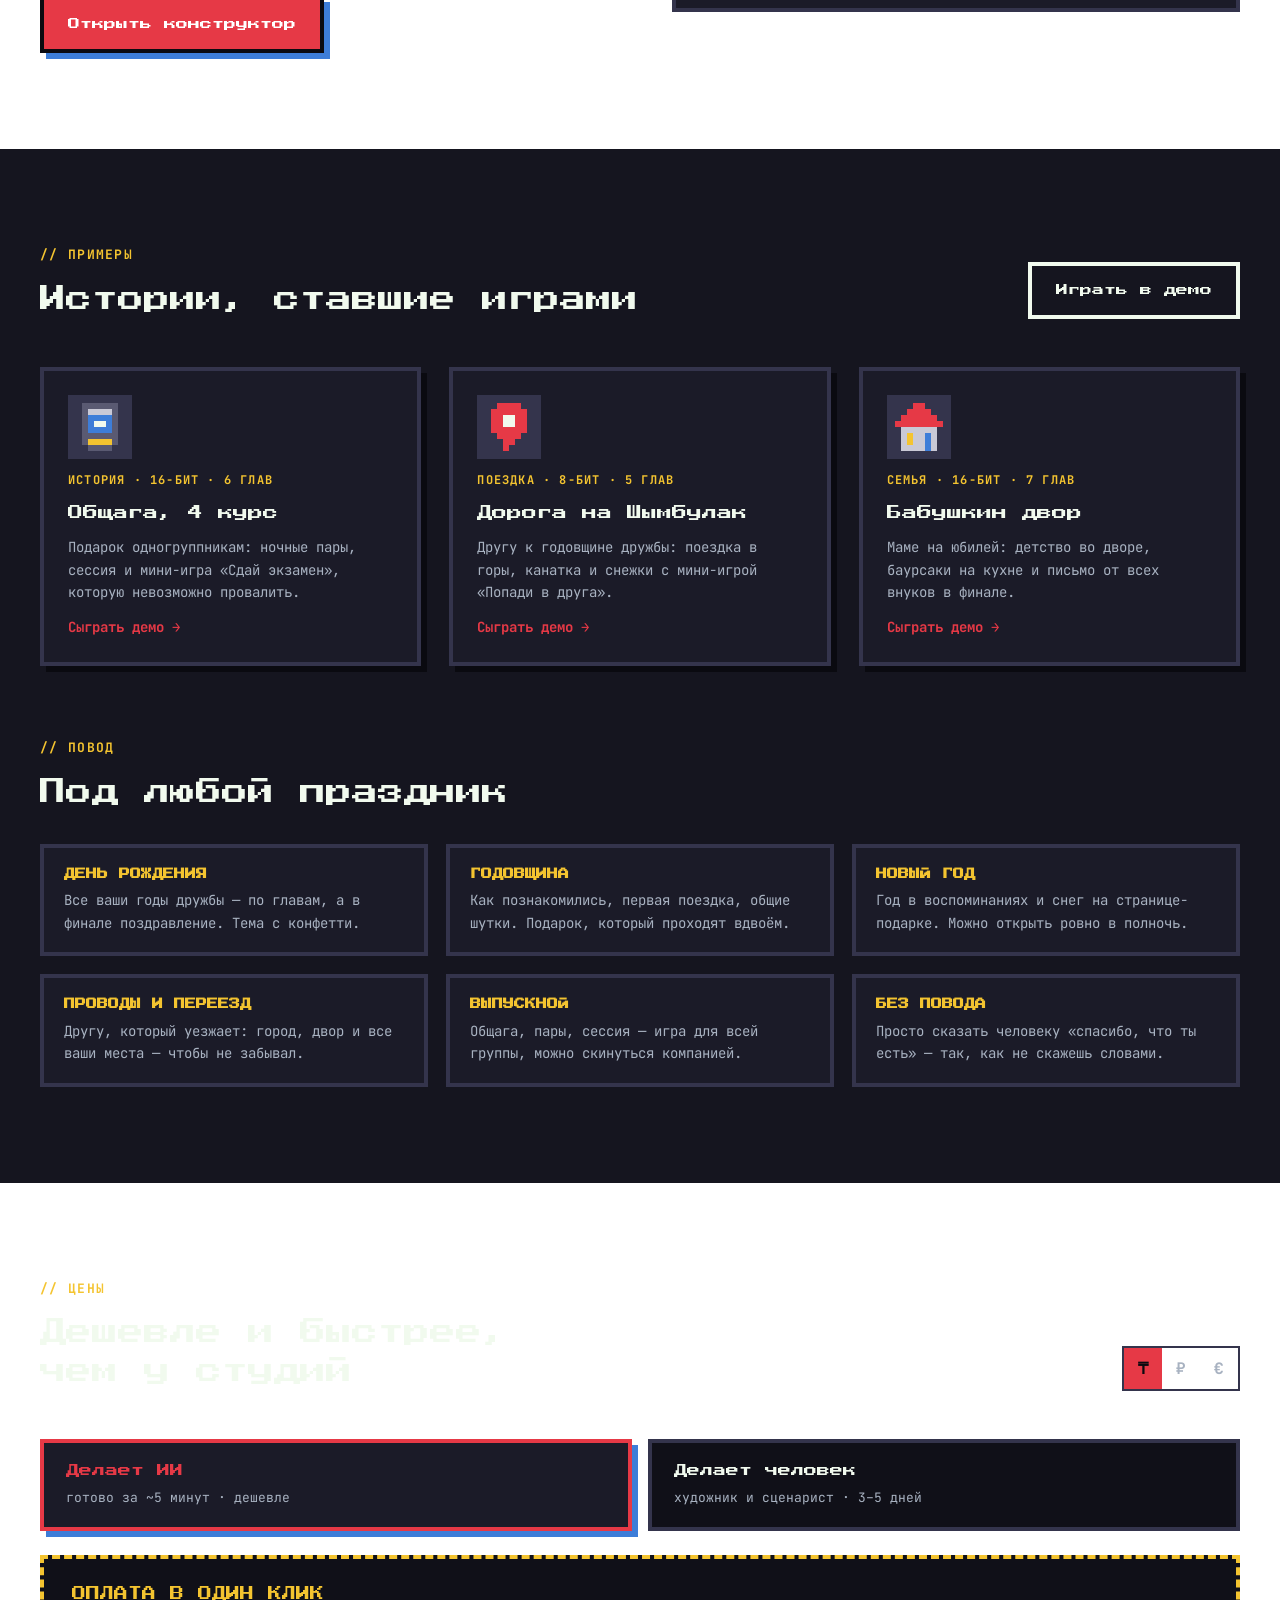
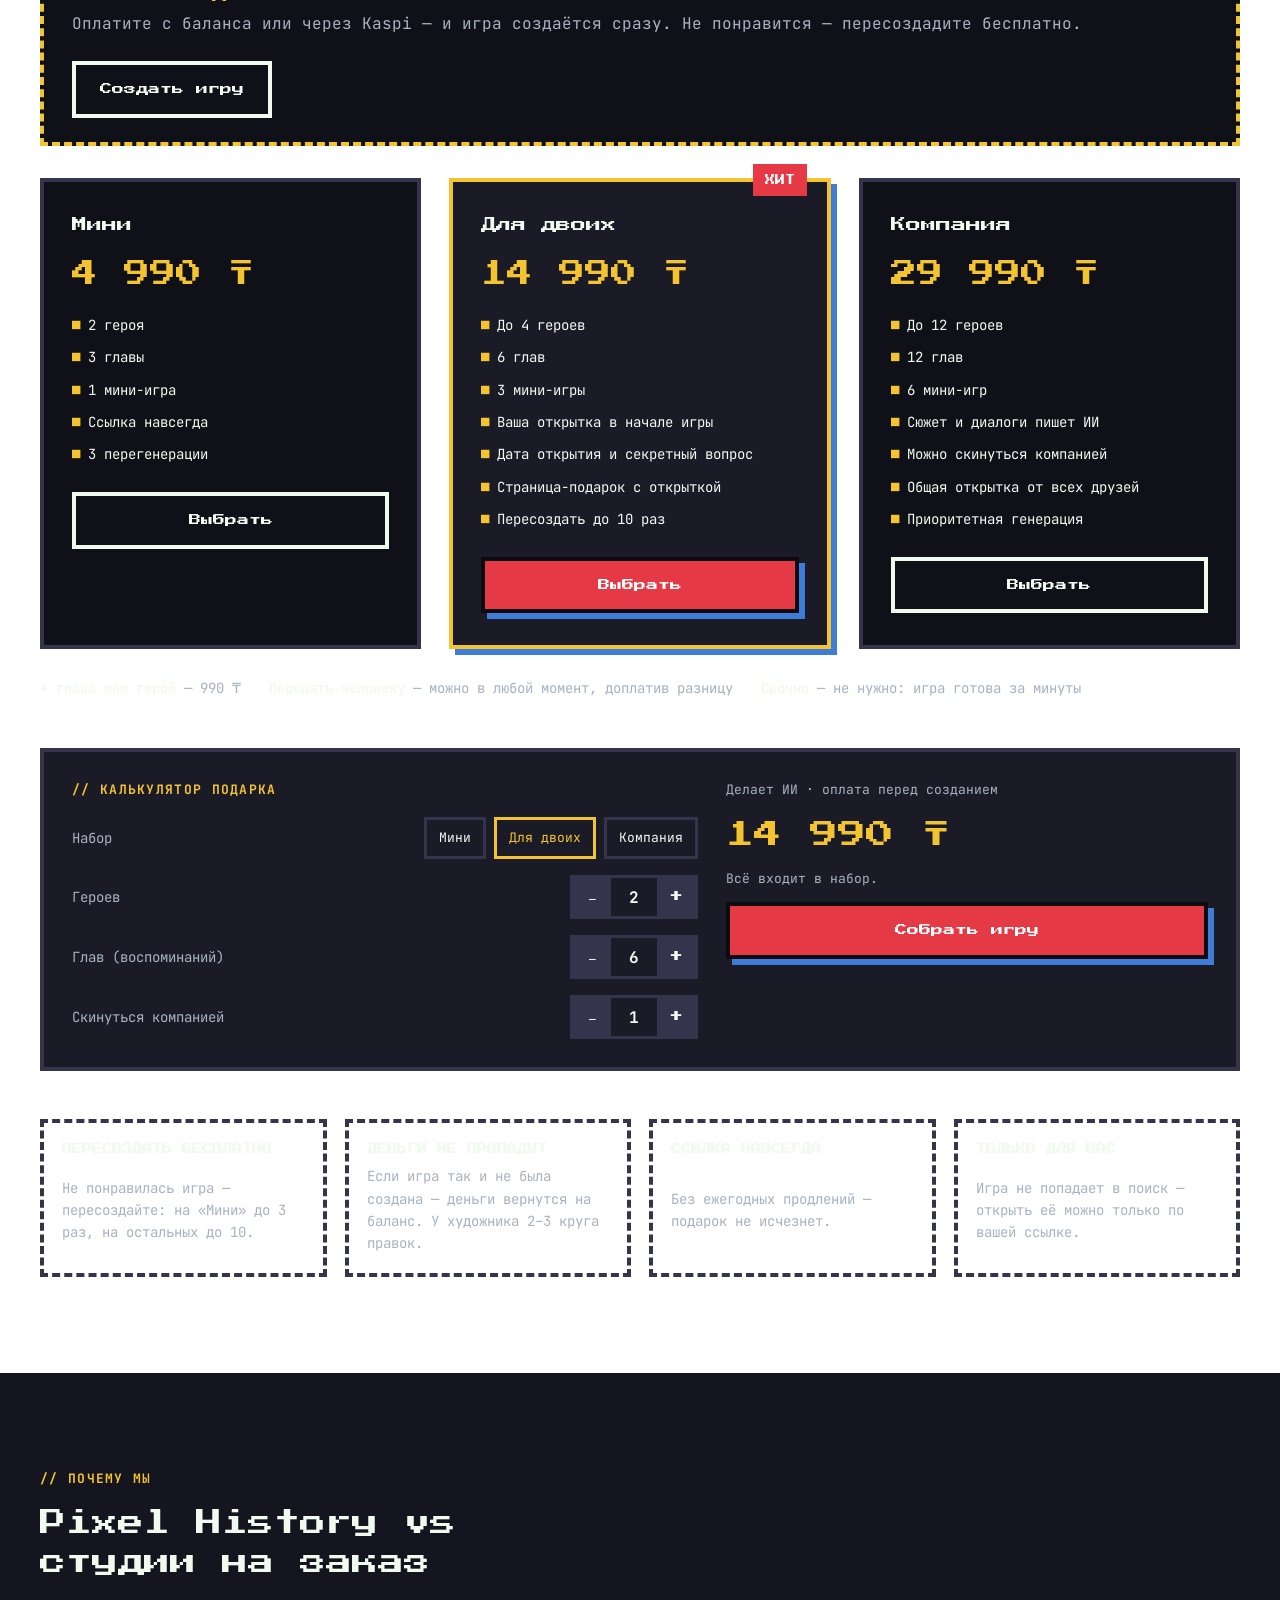
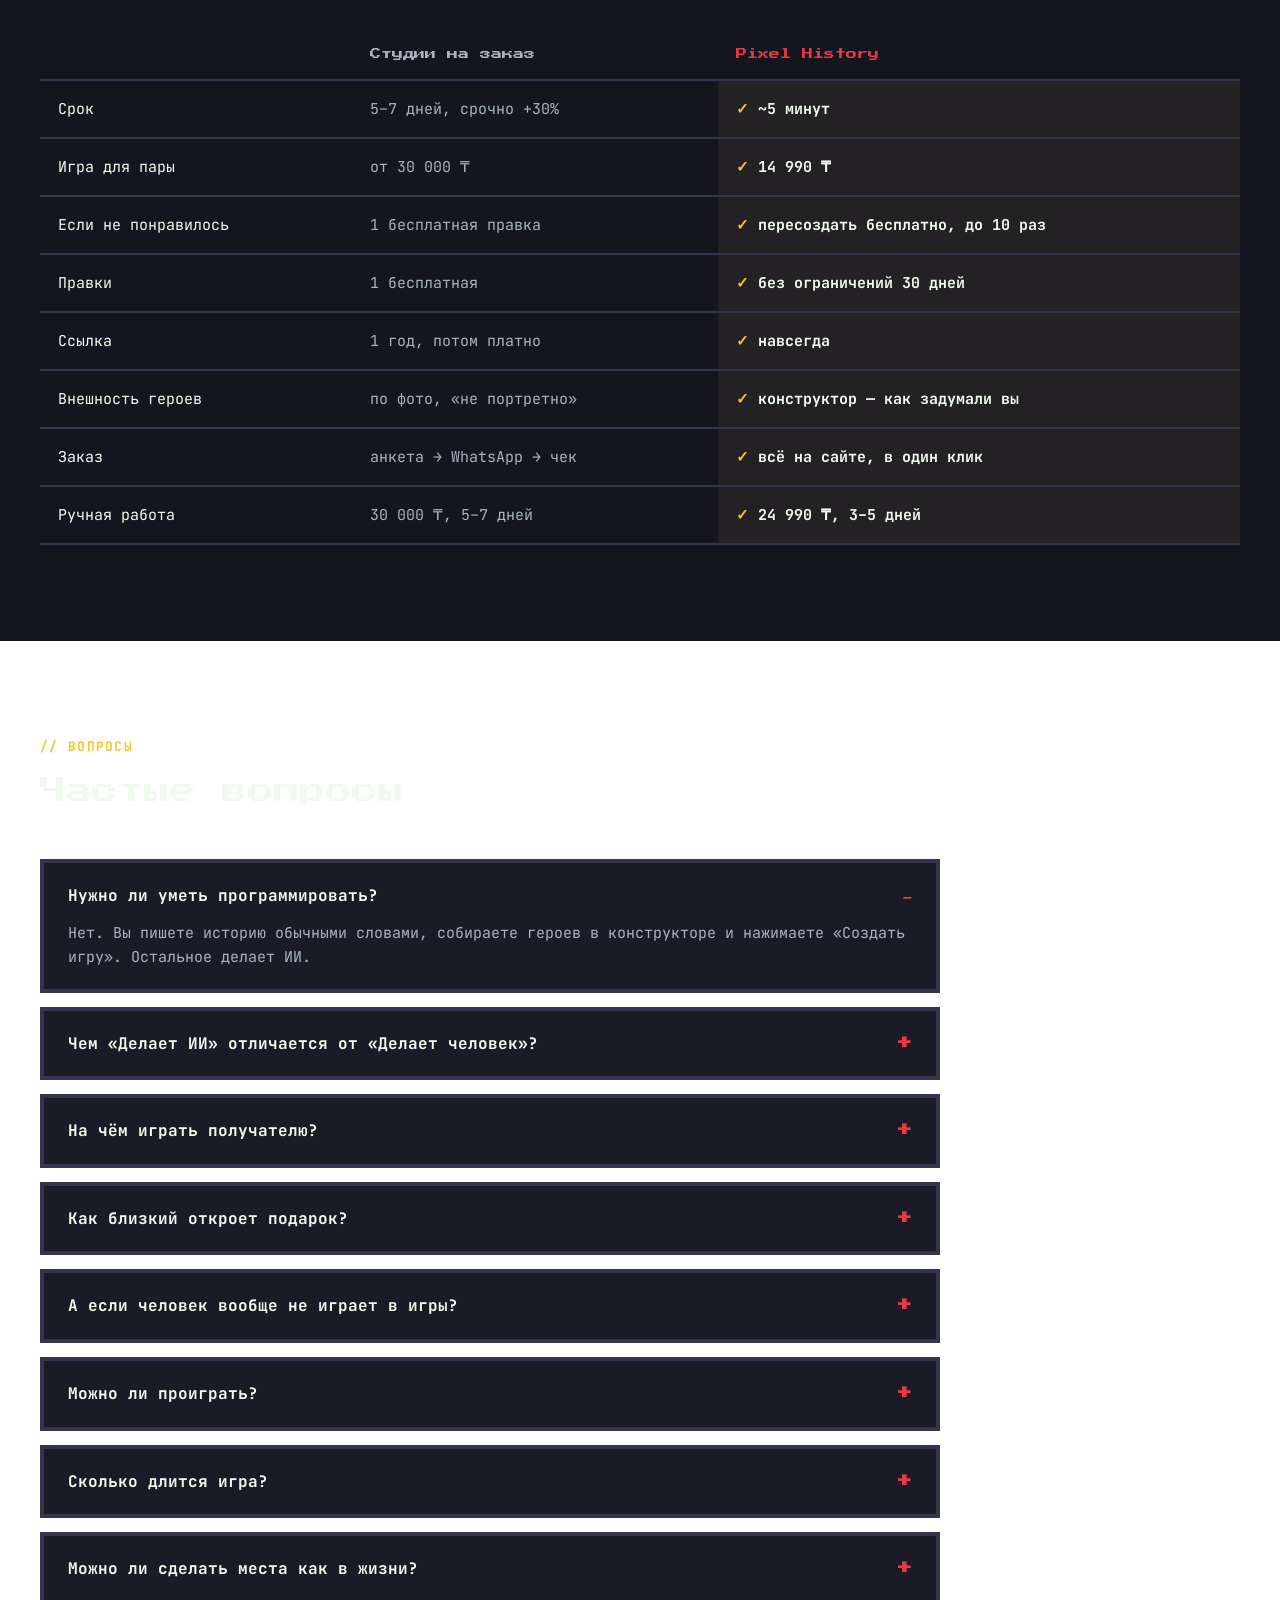
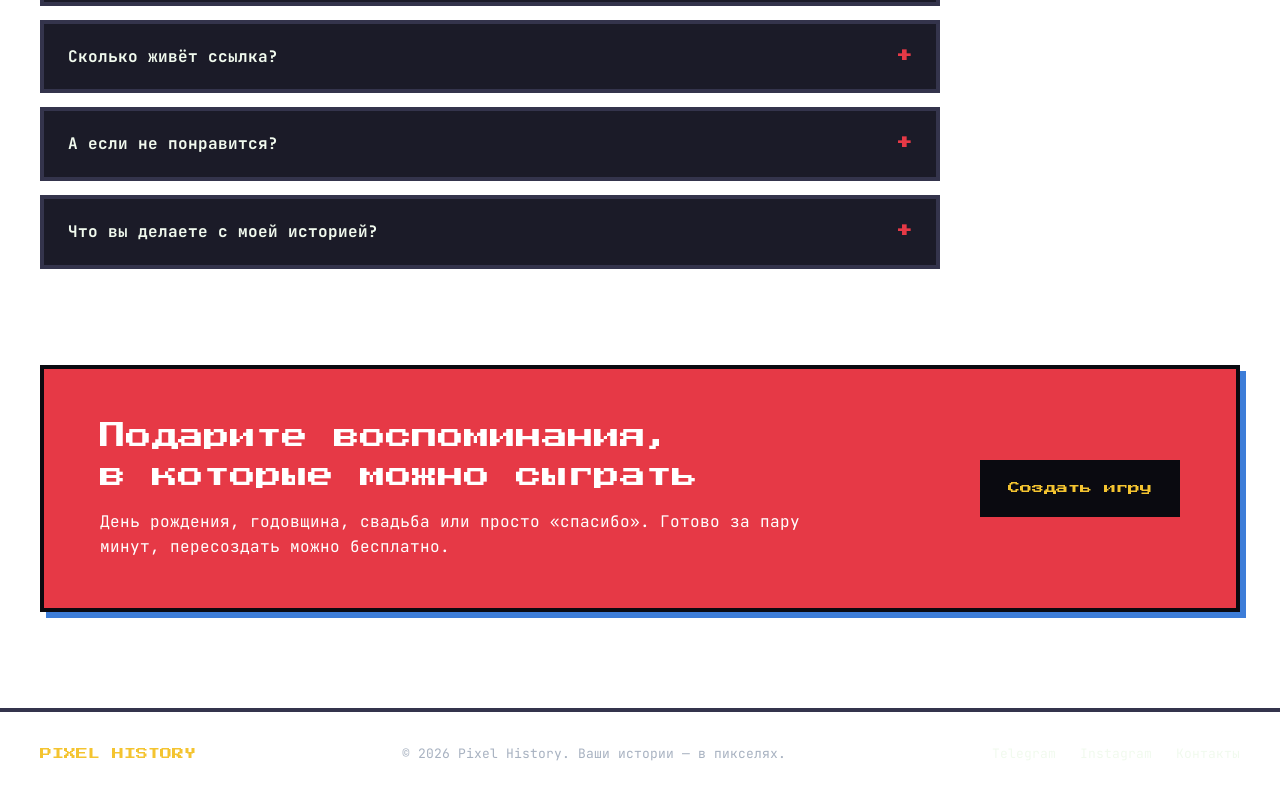
==== commit b634f3cd: "Окно оплаты, баланс в кабинете, вход по паролю (работают при запущенном сервере) Co-Authored-By: Cla" ====
--- a/index.html
+++ b/index.html
@@ -105,7 +105,7 @@
         <button class="btn primary" type="submit">Создать игру</button>
       </div>
     </form>
-    <div class="perks"><span>Готово за ~5 минут</span><span>Превью бесплатно</span><span>Ссылка навсегда</span><span>Играть прямо на сайте</span></div>
+    <div class="perks"><span>Готово за ~5 минут</span><span>Пересоздать — бесплатно</span><span>Ссылка навсегда</span><span>Играть прямо на сайте</span></div>
   </div>
 </section>
 
@@ -251,8 +251,8 @@
       <button data-m="human"><b>Делает человек</b><span>художник и сценарист · 3–5 дней</span></button>
     </div>
     <div class="free-strip" data-mode="ai">
-      <div><b>ПРЕВЬЮ — БЕСПЛАТНО</b><span class="muted">Создайте игру, пройдите первую главу и платите, только если понравилось.</span></div>
-      <a class="btn" href="create.html">Попробовать</a>
+      <div><b>ОПЛАТА В ОДИН КЛИК</b><span class="muted">Оплатите с баланса или через Kaspi — и игра создаётся сразу. Не понравится — пересоздадите бесплатно.</span></div>
+      <a class="btn" href="create.html">Создать игру</a>
     </div>
     <div class="free-strip human" data-mode="human" hidden>
       <div><b>РУЧНАЯ РАБОТА</b><span class="muted">Художник рисует героев по вашим фото и конструктору, сценарист пишет сюжет и диалоги. Личный менеджер в чате на сайте.</span></div>
@@ -290,7 +290,7 @@
         <span class="hit-badge">ХИТ</span>
         <h3>Для двоих</h3>
         <div class="amount" data-kzt="14 990 ₸" data-rub="2 990 ₽" data-eur="30 €">14 990 ₸</div>
-        <ul><li>До 4 героев</li><li>6 глав</li><li>3 мини-игры</li><li>Ваша открытка в начале игры</li><li>Дата открытия и секретный вопрос</li><li>Страница-подарок с открыткой</li><li>Правки без ограничений 30 дней</li></ul>
+        <ul><li>До 4 героев</li><li>6 глав</li><li>3 мини-игры</li><li>Ваша открытка в начале игры</li><li>Дата открытия и секретный вопрос</li><li>Страница-подарок с открыткой</li><li>Пересоздать до 10 раз</li></ul>
         <a class="btn primary block" href="create.html?plan=duo">Выбрать</a>
       </div>
       <div class="price">
@@ -331,8 +331,8 @@
     </div>
 
     <div class="guar">
-      <div><b>ПРЕВЬЮ БЕСПЛАТНО</b><span>Игру от ИИ сначала смотрите сами и платите, только если понравилась.</span></div>
-      <div><b>ПРАВКИ</b><span>30 дней правок у ИИ, 2–3 круга правок у художника.</span></div>
+      <div><b>ПЕРЕСОЗДАТЬ БЕСПЛАТНО</b><span>Не понравилась игра — пересоздайте: на «Мини» до 3 раз, на остальных до 10.</span></div>
+      <div><b>ДЕНЬГИ НЕ ПРОПАДУТ</b><span>Если игра так и не была создана — деньги вернутся на баланс. У художника 2–3 круга правок.</span></div>
       <div><b>ССЫЛКА НАВСЕГДА</b><span>Без ежегодных продлений — подарок не исчезнет.</span></div>
       <div><b>ТОЛЬКО ДЛЯ ВАС</b><span>Игра не попадает в поиск — открыть её можно только по вашей ссылке.</span></div>
     </div>
@@ -349,7 +349,7 @@
         <tbody>
           <tr><td>Срок</td><td class="them">5–7 дней, срочно +30%</td><td class="us">~5 минут</td></tr>
           <tr><td>Игра для пары</td><td class="them">от 30 000 ₸</td><td class="us">14 990 ₸</td></tr>
-          <tr><td>Превью</td><td class="them">после 100% предоплаты</td><td class="us">бесплатно, до оплаты</td></tr>
+          <tr><td>Если не понравилось</td><td class="them">1 бесплатная правка</td><td class="us">пересоздать бесплатно, до 10 раз</td></tr>
           <tr><td>Правки</td><td class="them">1 бесплатная</td><td class="us">без ограничений 30 дней</td></tr>
           <tr><td>Ссылка</td><td class="them">1 год, потом платно</td><td class="us">навсегда</td></tr>
           <tr><td>Внешность героев</td><td class="them">по фото, «не портретно»</td><td class="us">конструктор — как задумали вы</td></tr>
@@ -375,7 +375,7 @@
       <details><summary>Сколько длится игра?</summary><p>Одна глава — 2–3 минуты. Игра на 6 глав проходится примерно за 15–20 минут, её приятно пройти ещё раз вдвоём.</p></details>
       <details><summary>Можно ли сделать места как в жизни?</summary><p>Да. К каждому воспоминанию можно приложить фото места — оно станет пиксельным фоном главы. Без фото подберём похожую локацию: двор, кафе, клуб, кино, горы.</p></details>
       <details><summary>Сколько живёт ссылка?</summary><p>Навсегда. Никаких ежегодных продлений.</p></details>
-      <details><summary>А если не понравится?</summary><p>Превью бесплатное — вы платите, только если игра понравилась. После оплаты можно сколько угодно править и пересоздавать главы 30 дней.</p></details>
+      <details><summary>А если не понравится?</summary><p>Пересоздайте игру бесплатно: на «Мини» до 3 раз, на «Для двоих» до 10, на «Компании» до 20. Если игра так и не была создана — деньги вернутся на баланс, их можно потратить на другую игру.</p></details>
       <details><summary>Что вы делаете с моей историей?</summary><p>История и герои используются только для вашей игры. Игра не попадает в поиск — открыть её можно только по ссылке.</p></details>
     </div>
   </div>
@@ -387,14 +387,14 @@
     <div class="cta">
       <div style="display:grid;gap:14px;max-width:720px">
         <h2>Подарите воспоминания,<br>в которые можно сыграть</h2>
-        <p>День рождения, годовщина, свадьба или просто «спасибо». Превью бесплатно — платите, только если понравится.</p>
+        <p>День рождения, годовщина, свадьба или просто «спасибо». Готово за пару минут, пересоздать можно бесплатно.</p>
       </div>
       <a class="btn dark" href="create.html">Создать игру</a>
     </div>
   </div>
 </section>
 
-<div class="sticky-cta" id="stickyCta"><span>Игра в подарок<br><b>от 4 990 ₸</b> · превью бесплатно</span><a class="btn primary" href="create.html">Создать</a></div>
+<div class="sticky-cta" id="stickyCta"><span>Игра в подарок<br><b>от 4 990 ₸</b> · готово за 5 минут</span><a class="btn primary" href="create.html">Создать</a></div>
 
 <footer>
   <div class="wrap">
@@ -408,7 +408,7 @@
   <div class="panel hot">
     <canvas data-icon="controller" style="width:80px;background:var(--surface2);padding:8px"></canvas>
     <h3>Демо скоро здесь</h3>
-    <p class="muted small">Мы собираем демо-игру по настоящей истории. Пока можно сделать свою — превью бесплатно.</p>
+    <p class="muted small">Мы собираем демо-игру по настоящей истории. Пока можно сделать свою.</p>
     <div style="display:flex;gap:12px;flex-wrap:wrap;justify-content:center">
       <a class="btn primary" href="create.html">Сделать свою</a>
       <button class="btn" data-close>Закрыть</button>
@@ -417,7 +417,7 @@
 </div>
 
 <script src="assets/pixel.js?v=19"></script>
-<script src="assets/app.js?v=17"></script>
+<script src="assets/app.js?v=18"></script>
 <script src="assets/api.js?v=15"></script>
 <script src="game/scenes.js?v=1"></script>
 <script src="game/engine.js?v=21"></script>
@@ -490,7 +490,7 @@
     let total = pl.price + (extraH + extraL) * P.extra + (calc.mode === 'human' ? calc.minis * P.mini : 0);
     if (calc.mode === 'human' && calc.urgent) total *= 1.3;
     document.querySelectorAll('.calc .qty').forEach(st => st.querySelector('output').textContent = calc[st.dataset.k]);
-    document.getElementById('cMode').textContent = calc.mode === 'ai' ? 'Делает ИИ · превью бесплатно' : 'Делает человек · предоплата 50%';
+    document.getElementById('cMode').textContent = calc.mode === 'ai' ? 'Делает ИИ · оплата перед созданием' : 'Делает человек · оплата перед началом работы';
     document.getElementById('cSum').textContent = money(total, cur);
     const per = document.getElementById('cPer'); per.hidden = calc.people < 2; per.textContent = 'по ' + money(total / calc.people, cur) + ' с каждого из ' + calc.people;
     document.getElementById('cNote').textContent = (extraH + extraL ? 'В наборе ' + pl.heroes + ' героев и ' + pl.levels + ' глав, сверху: ' + (extraH + extraL) + ' × ' + money(P.extra, cur) + '. ' : 'Всё входит в набор. ') + (calc.people > 1 ? 'Ссылкой на оплату можно поделиться с друзьями.' : '');
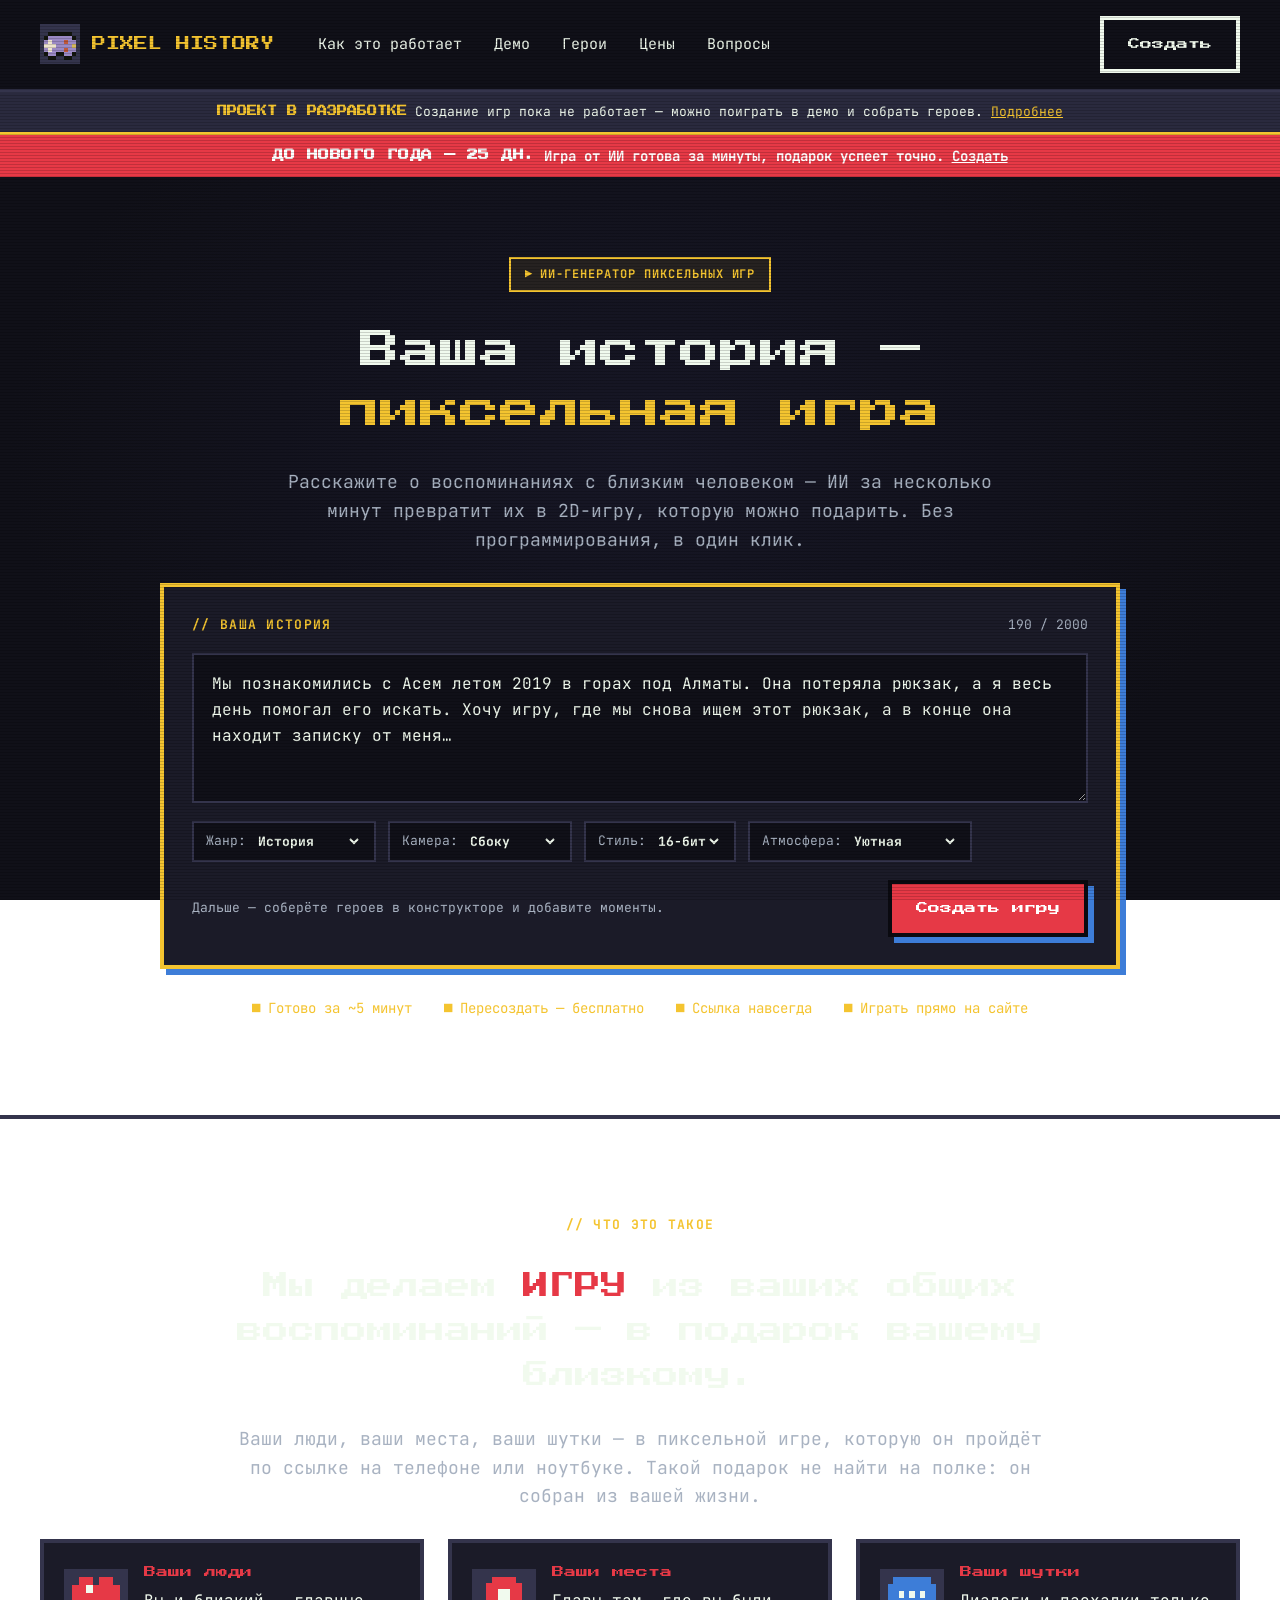
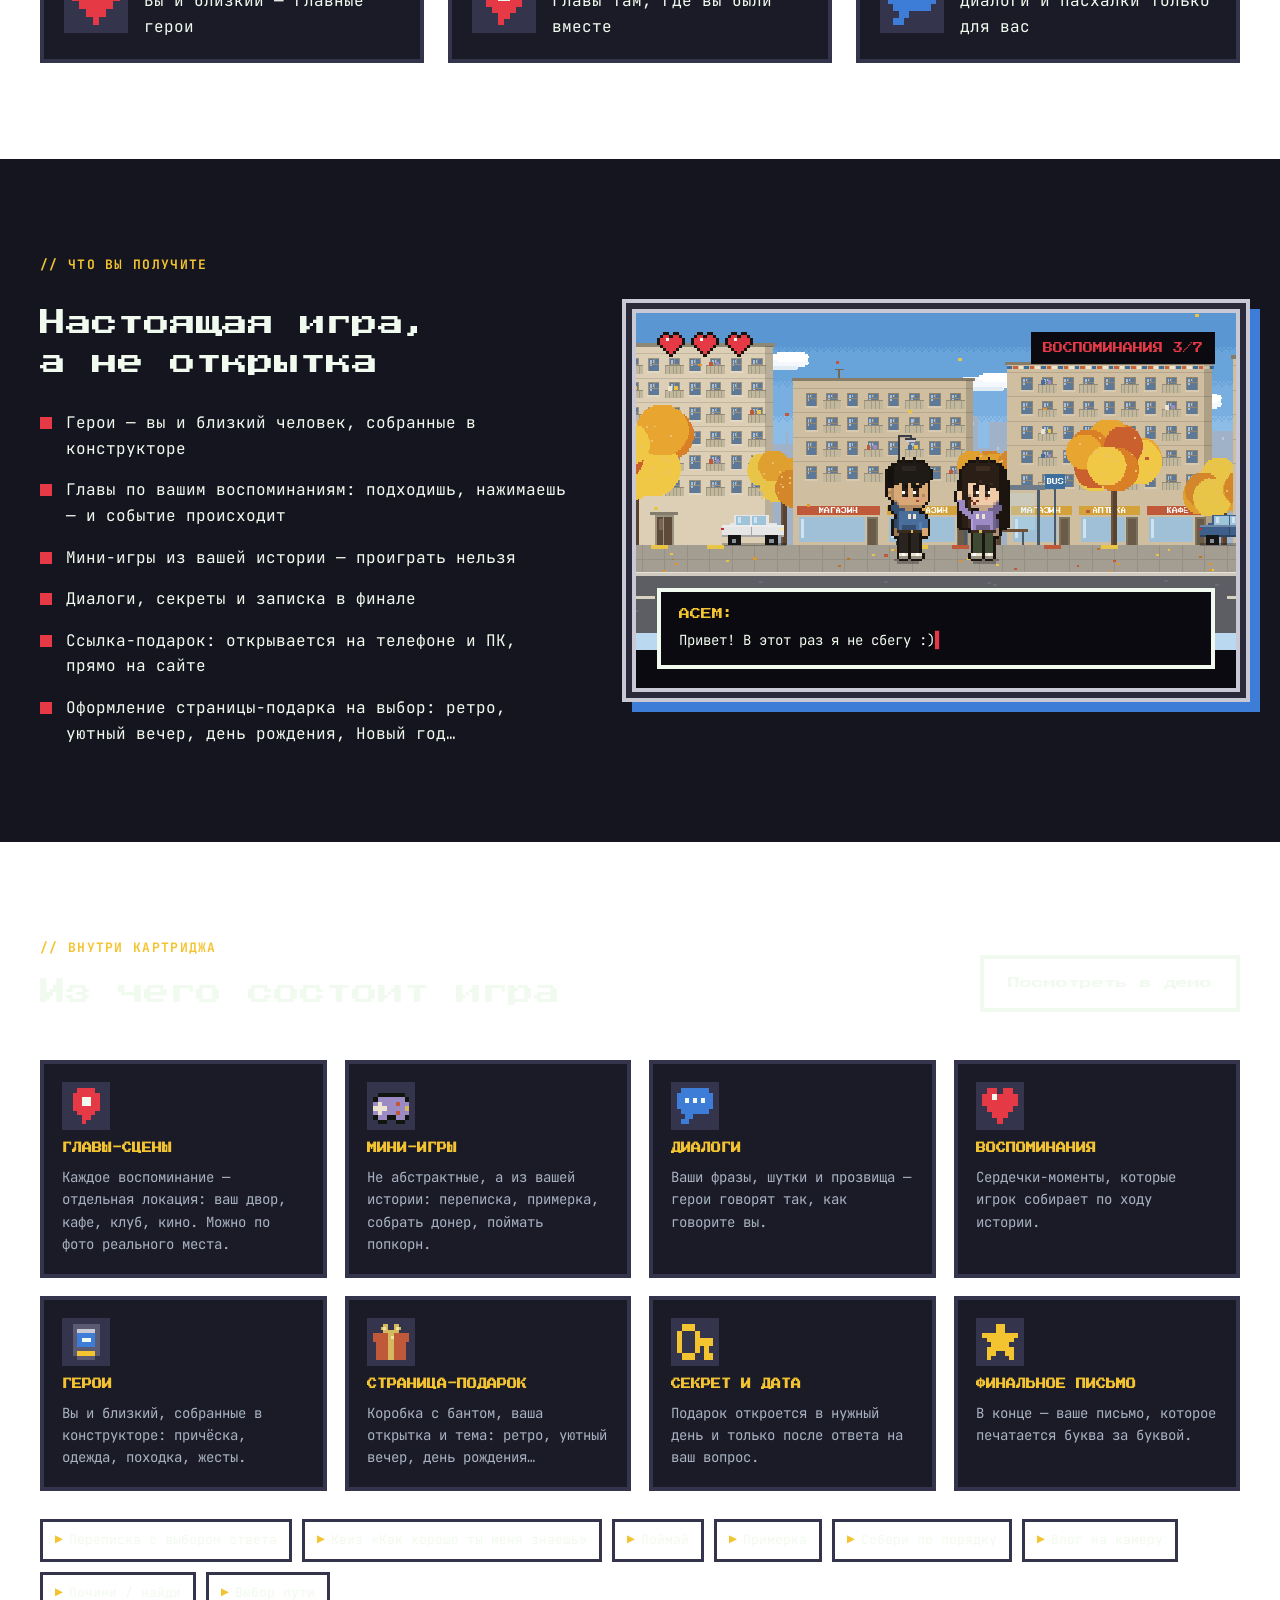
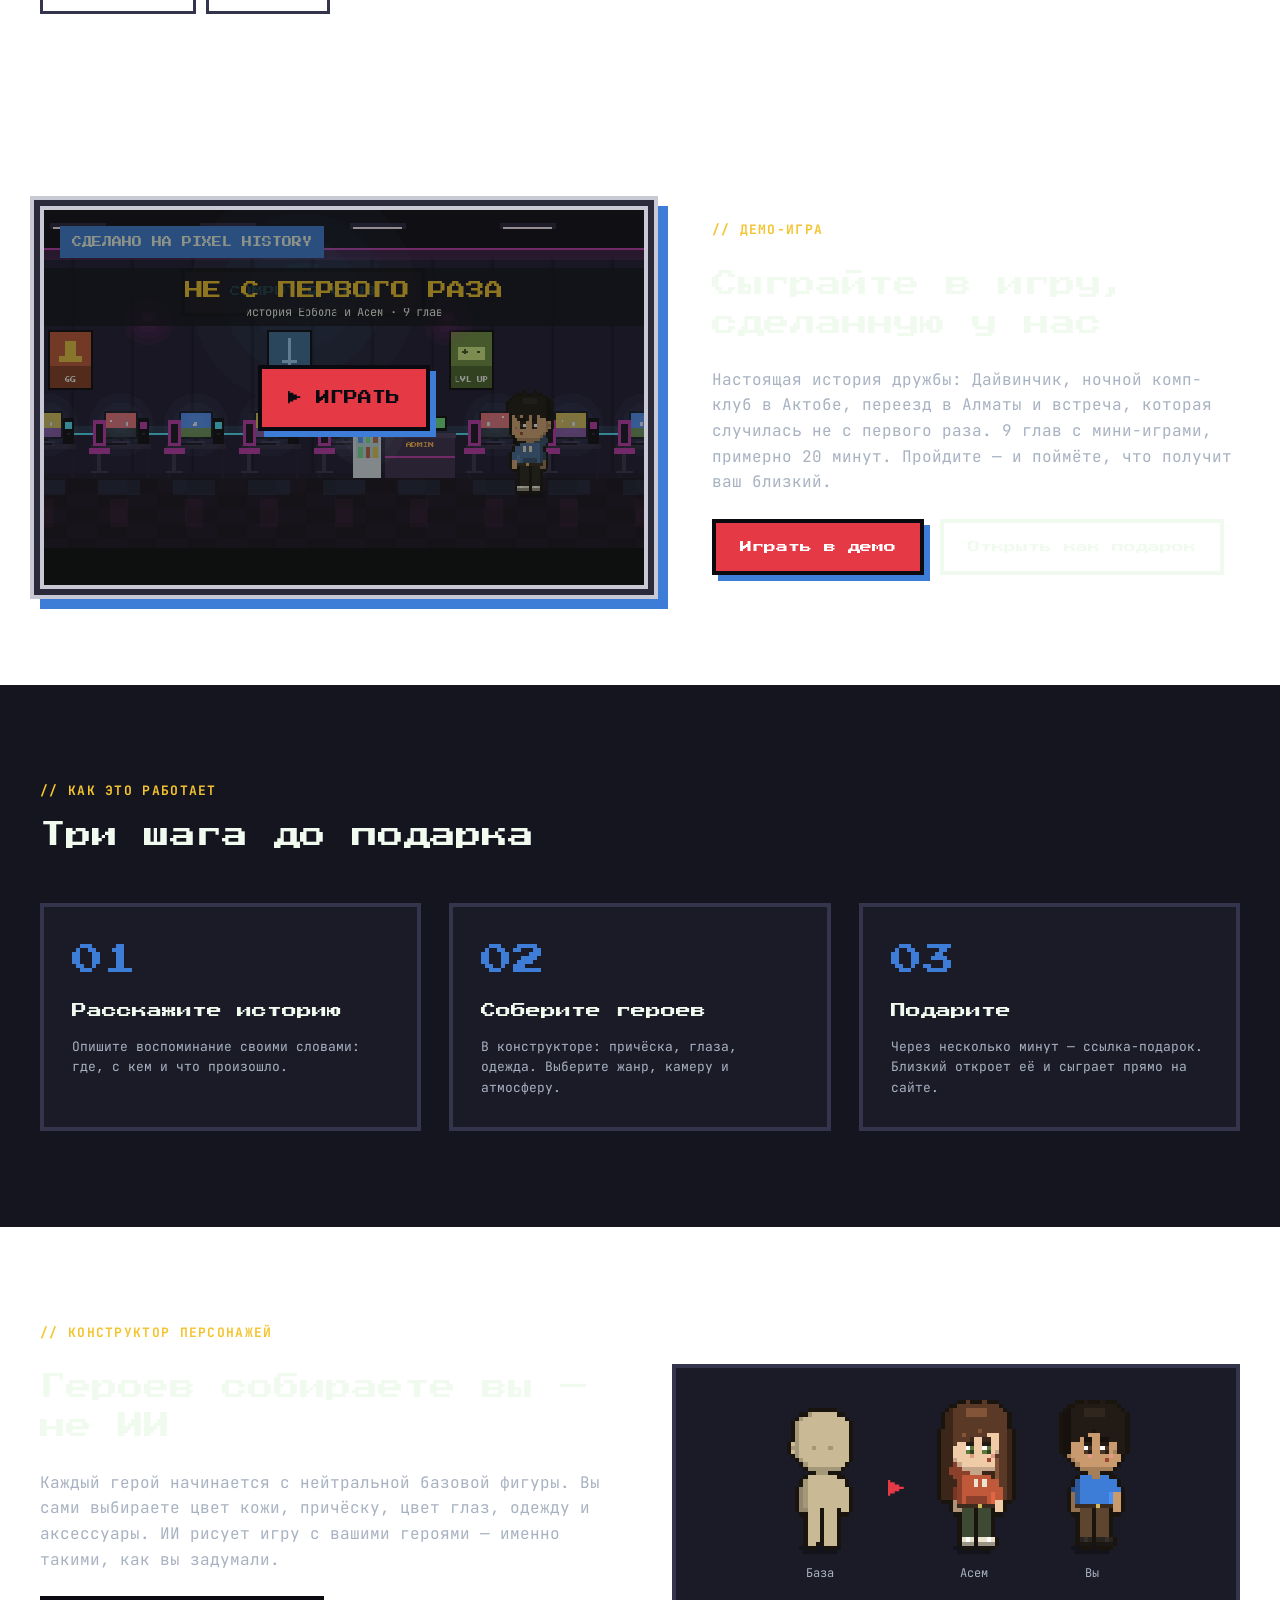
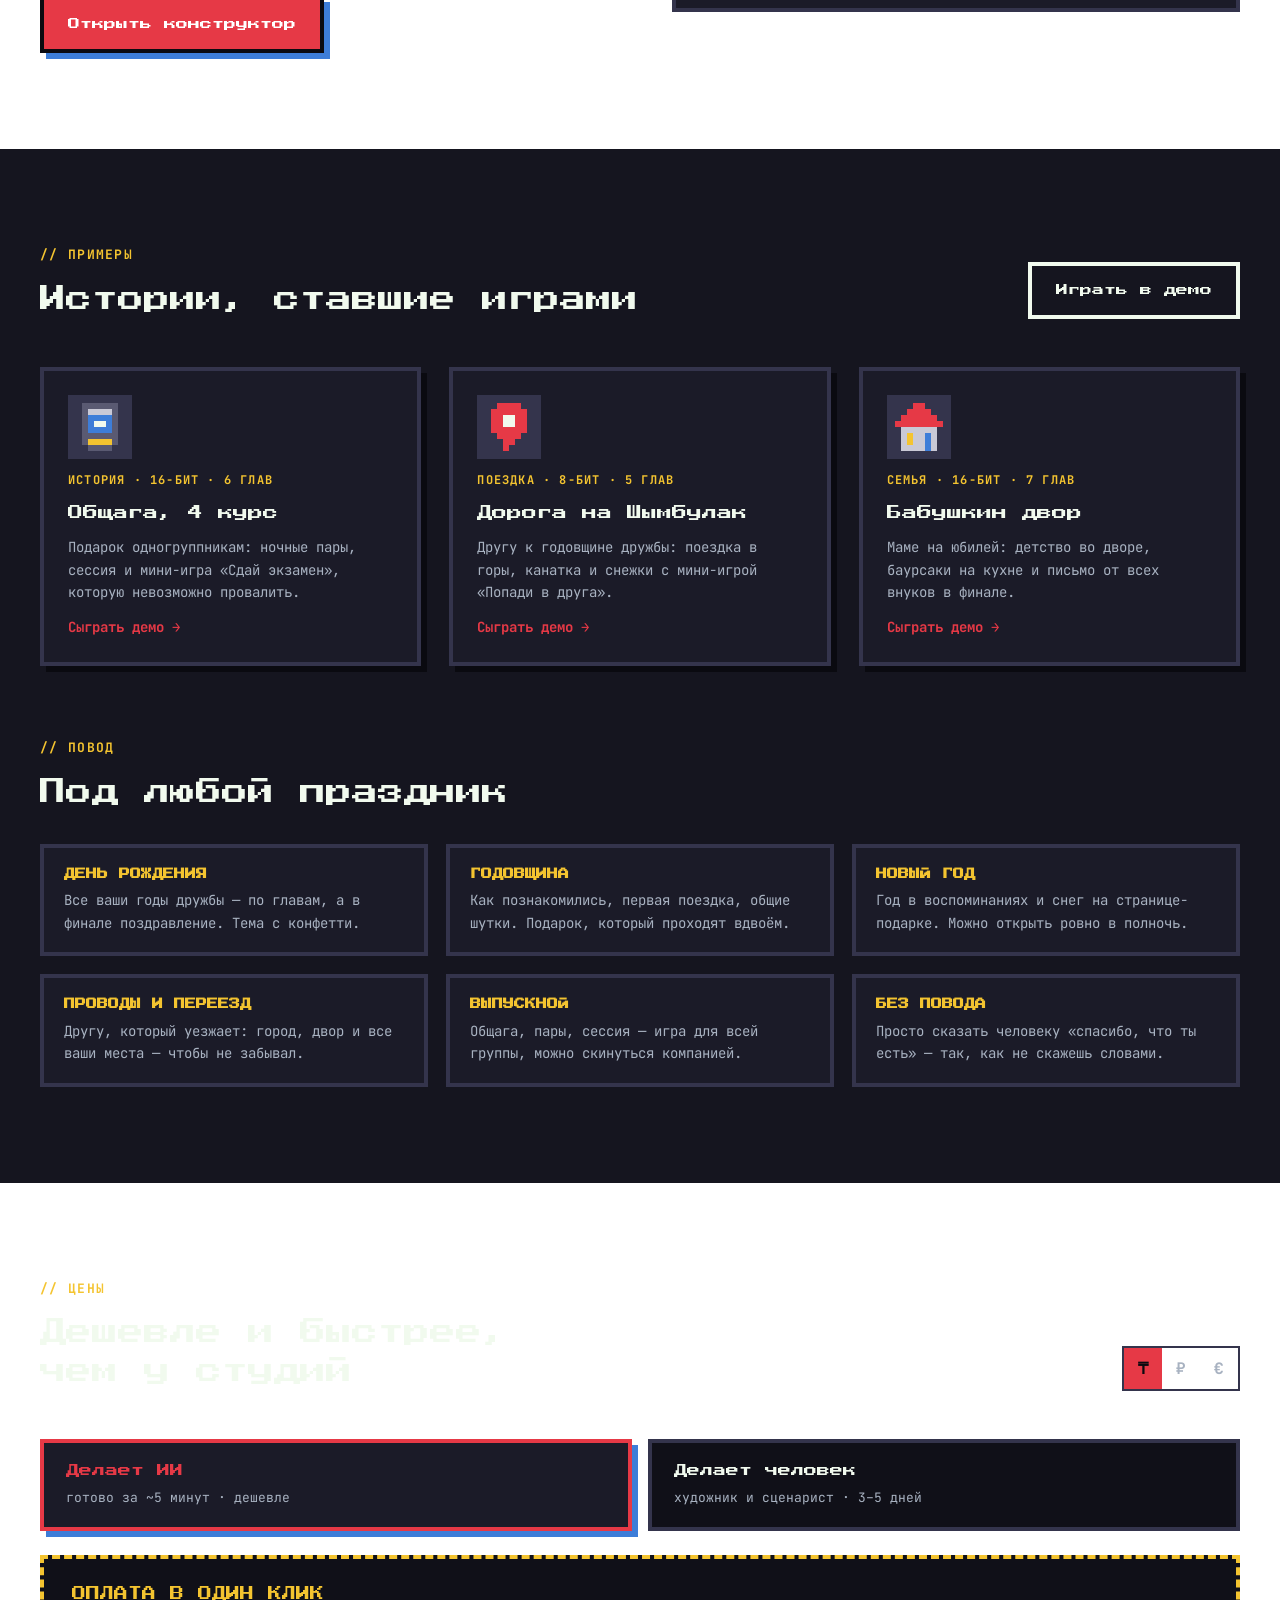
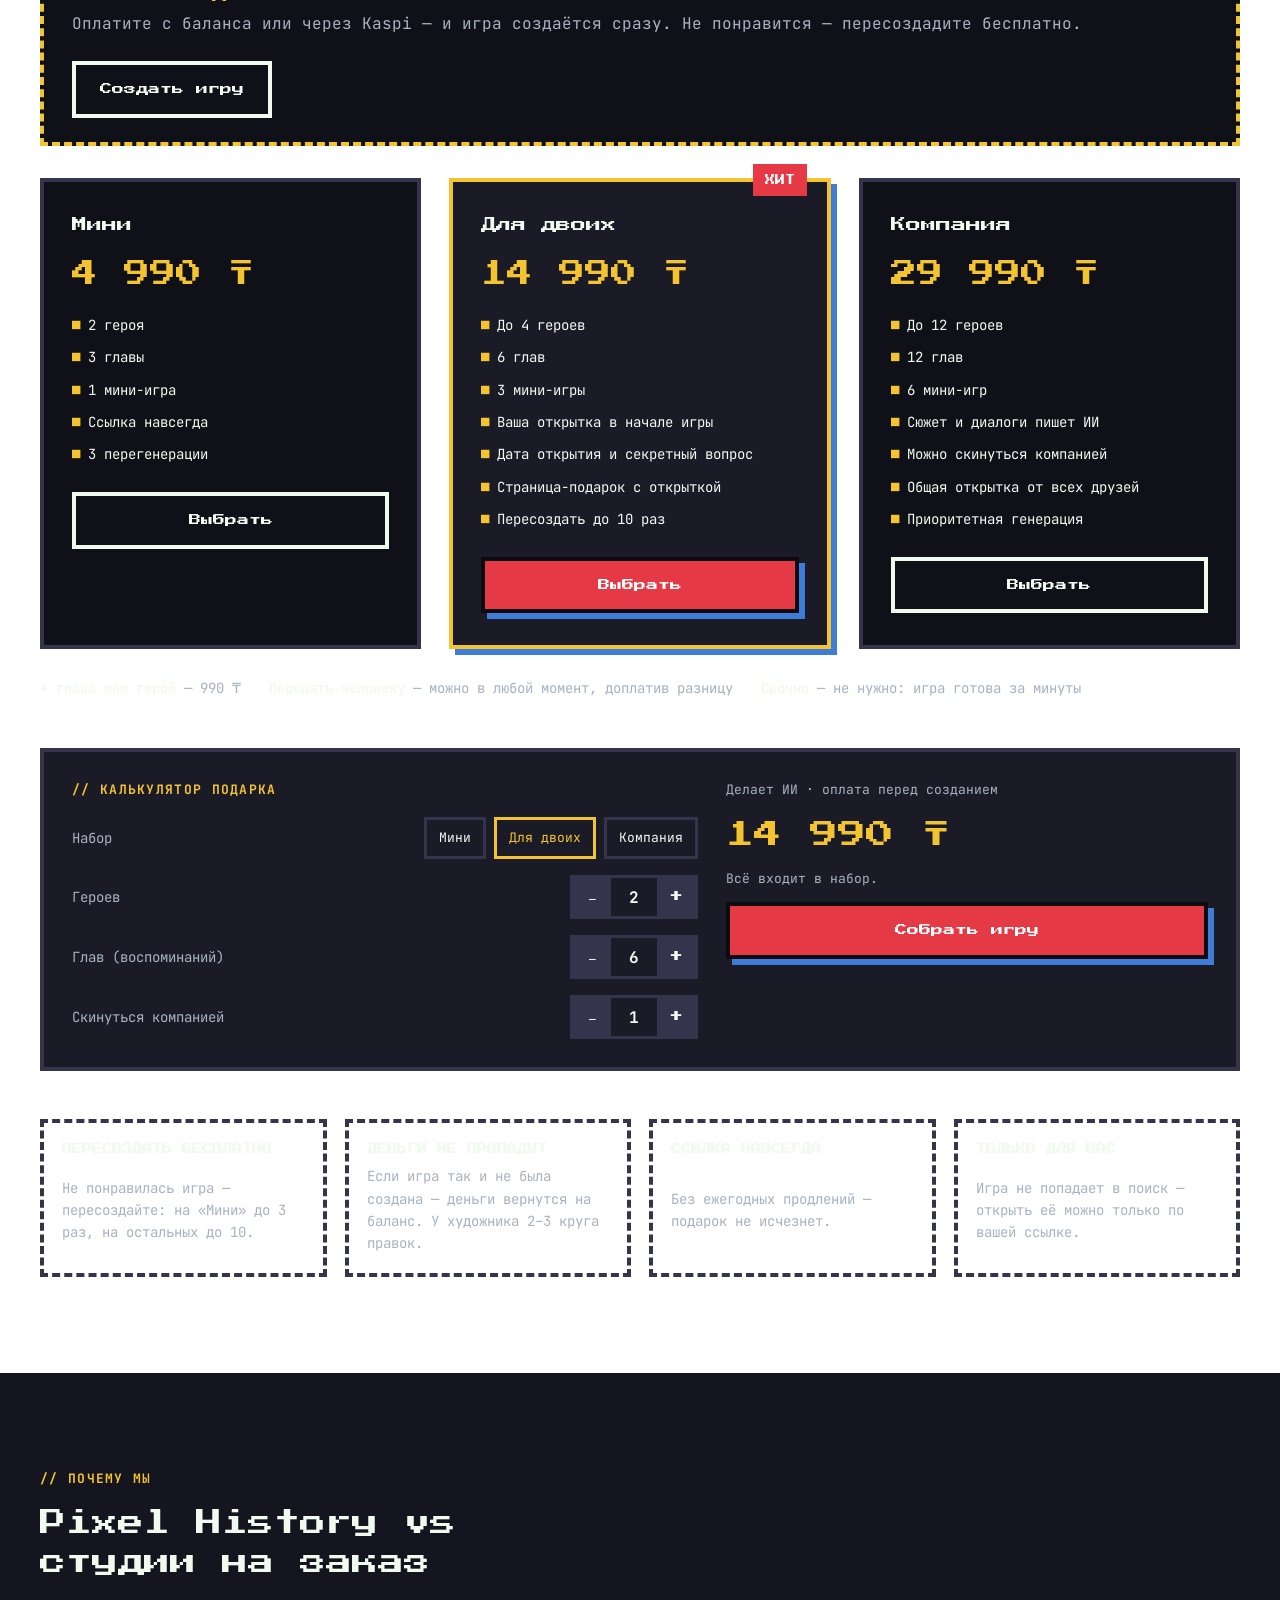
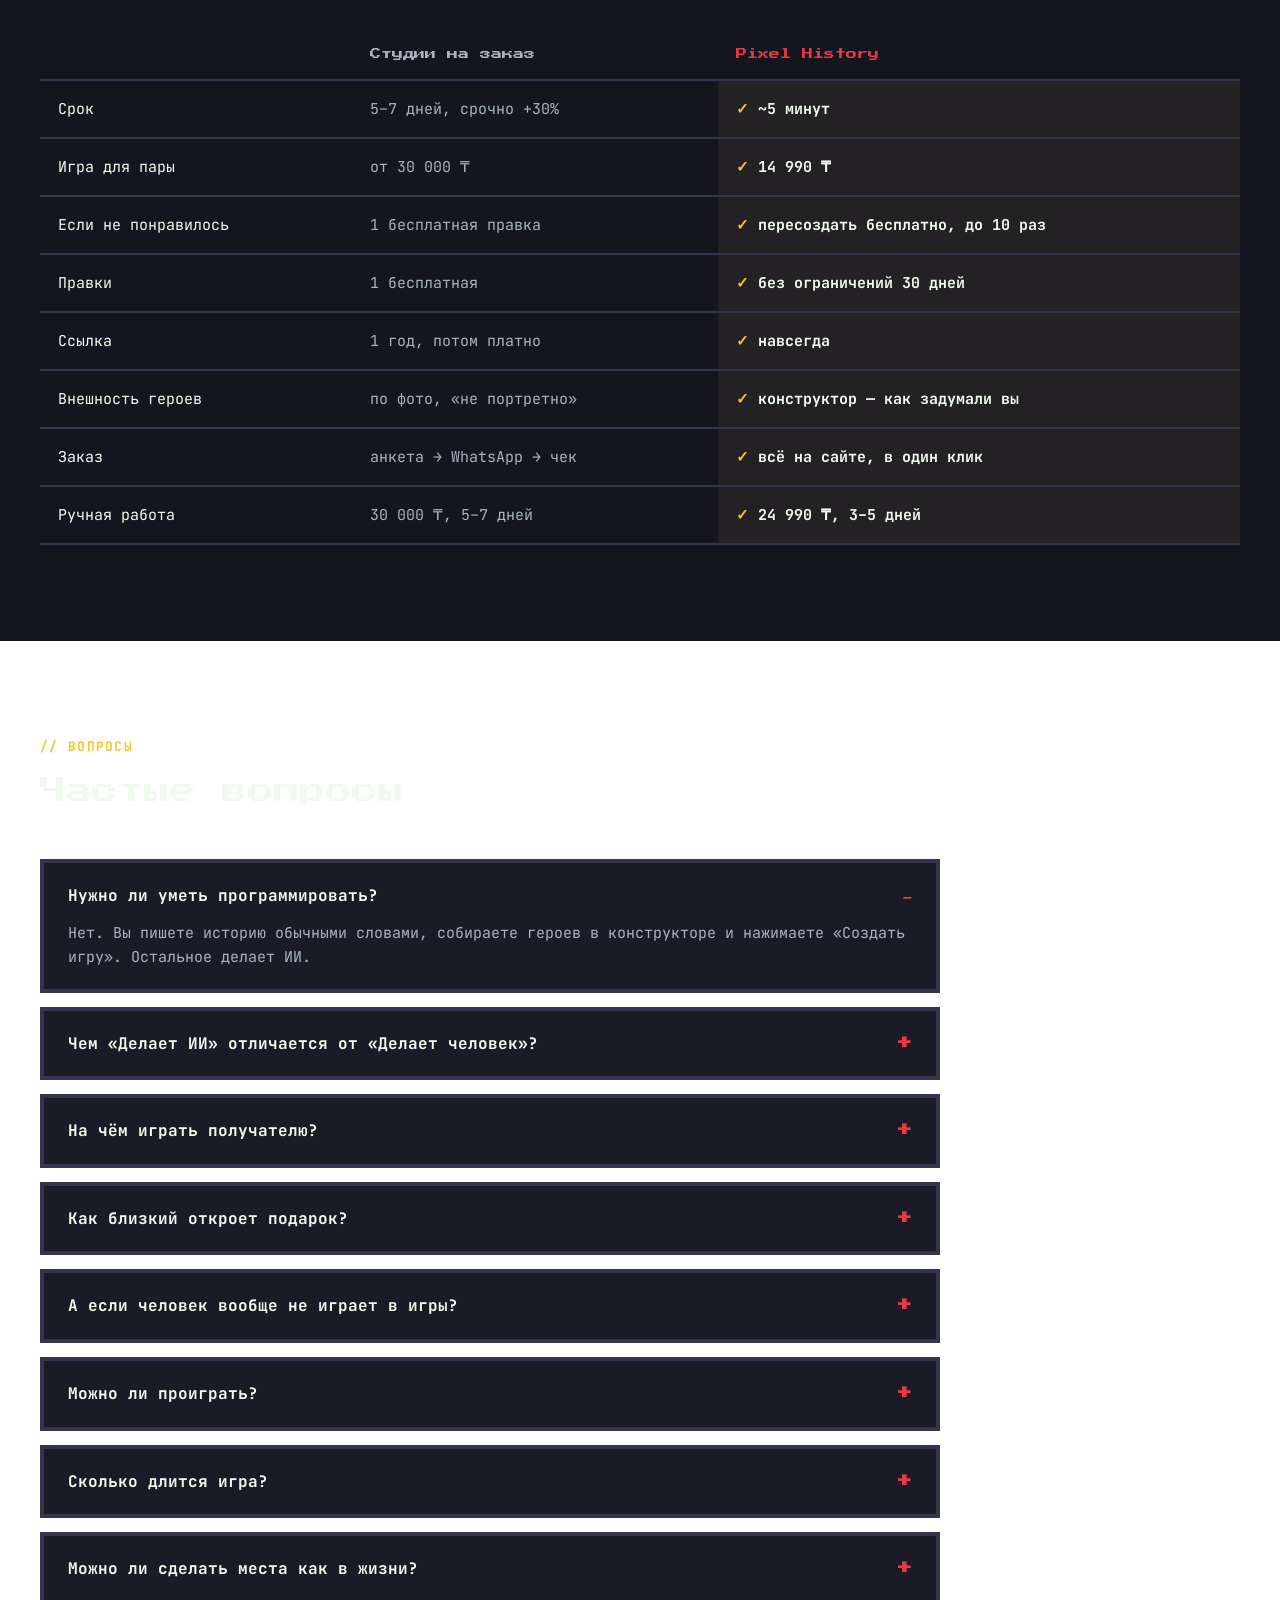
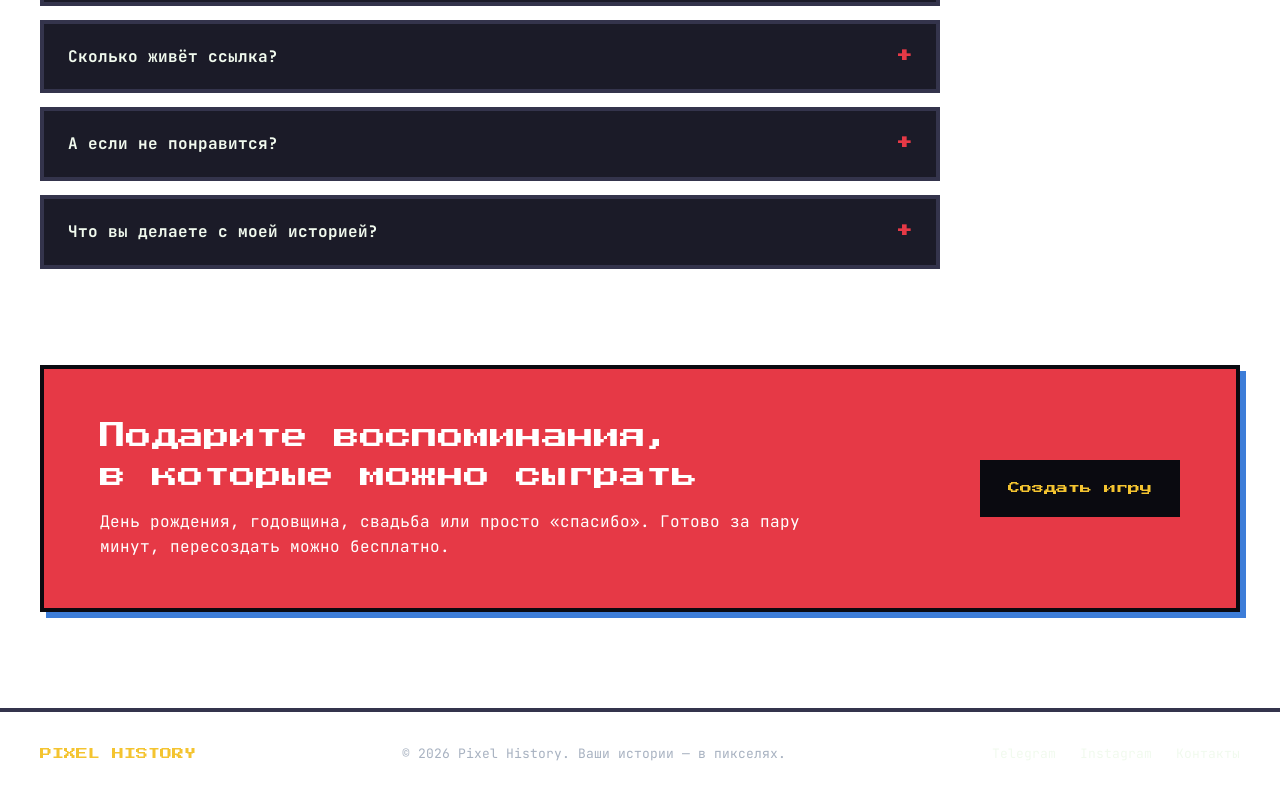
==== commit be5526d8: "Публичная версия: без админки и служебного, скрыта от поисковиков, тексты для посетителей Co-Authore" ====
--- a/index.html
+++ b/index.html
@@ -3,6 +3,7 @@
 <head>
 <meta charset="utf-8">
 <meta name="viewport" content="width=device-width, initial-scale=1">
+<meta name="robots" content="noindex, nofollow">
 <title>Pixel History — игра из ваших воспоминаний в подарок</title>
 <meta name="description" content="Опишите общие воспоминания — ИИ за несколько минут сделает 2D пиксельную игру, которую можно подарить близкому человеку.">
 <link rel="preconnect" href="https://fonts.googleapis.com">
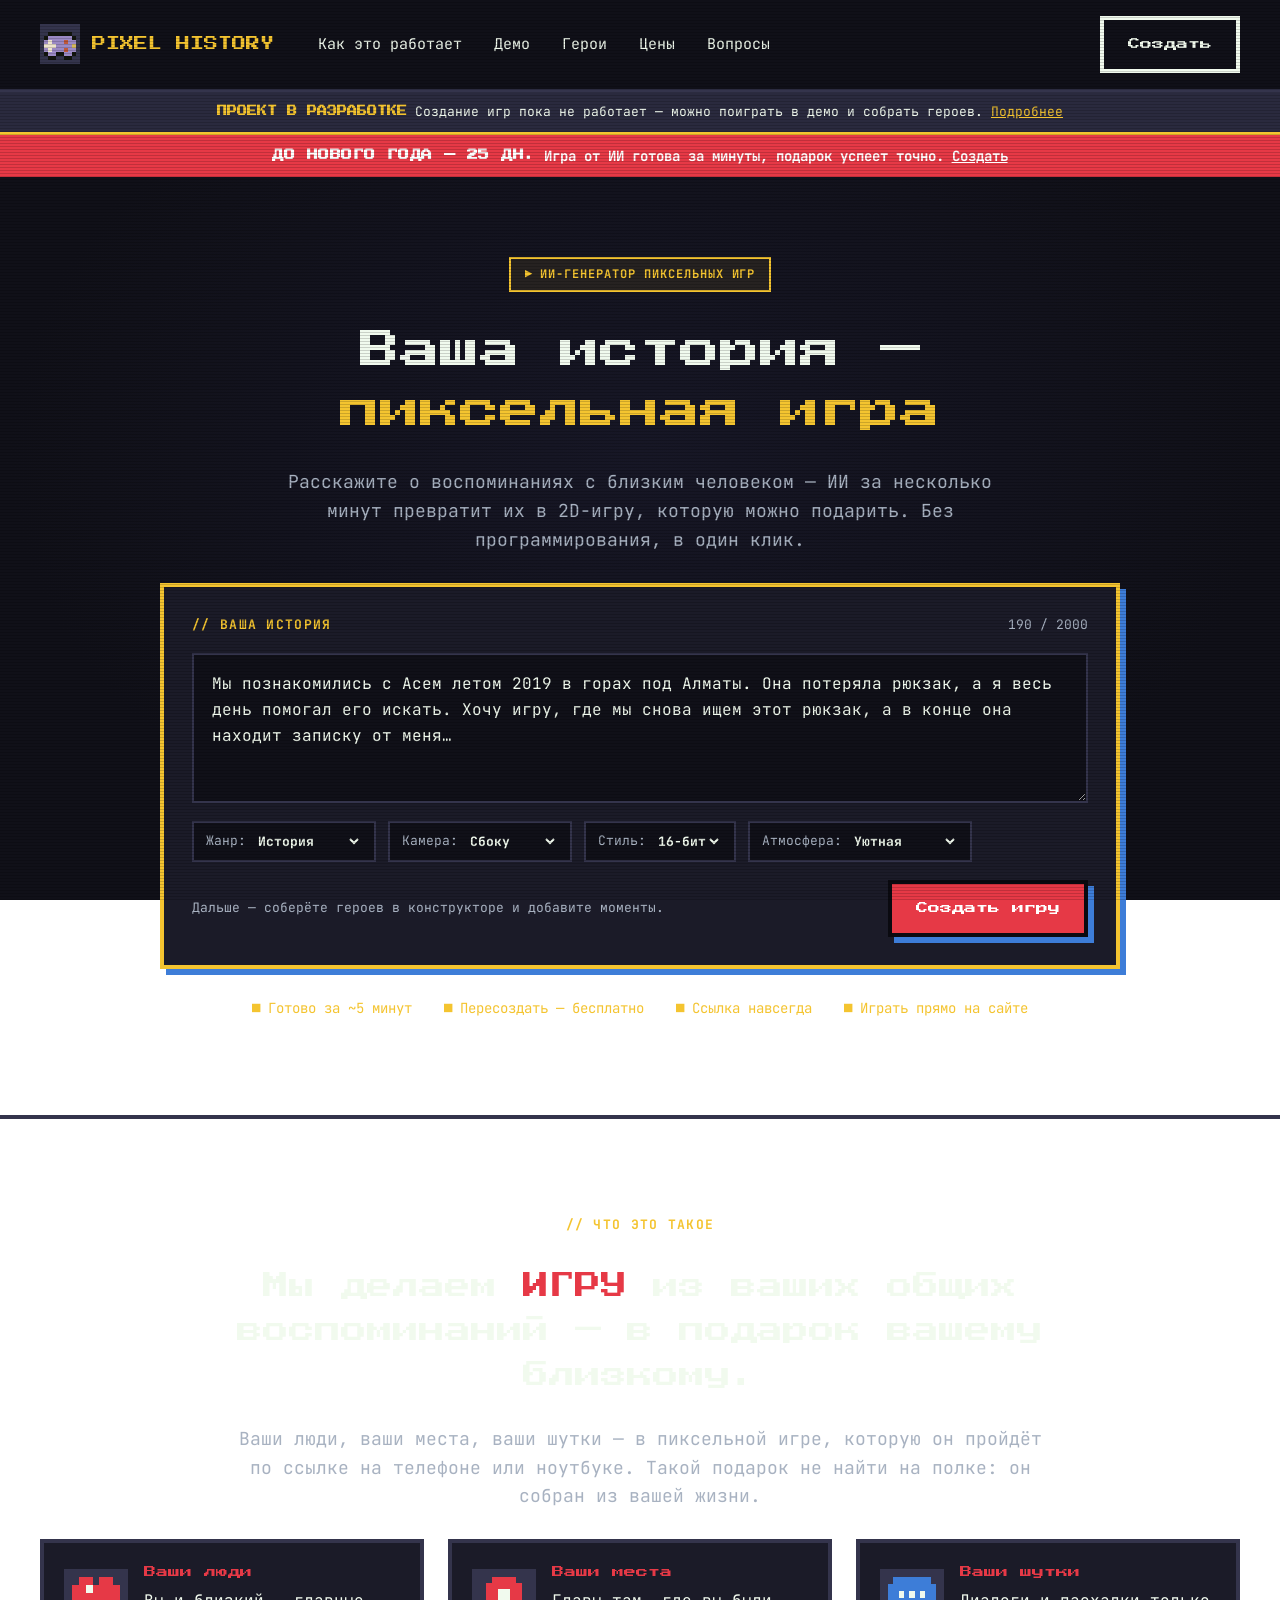
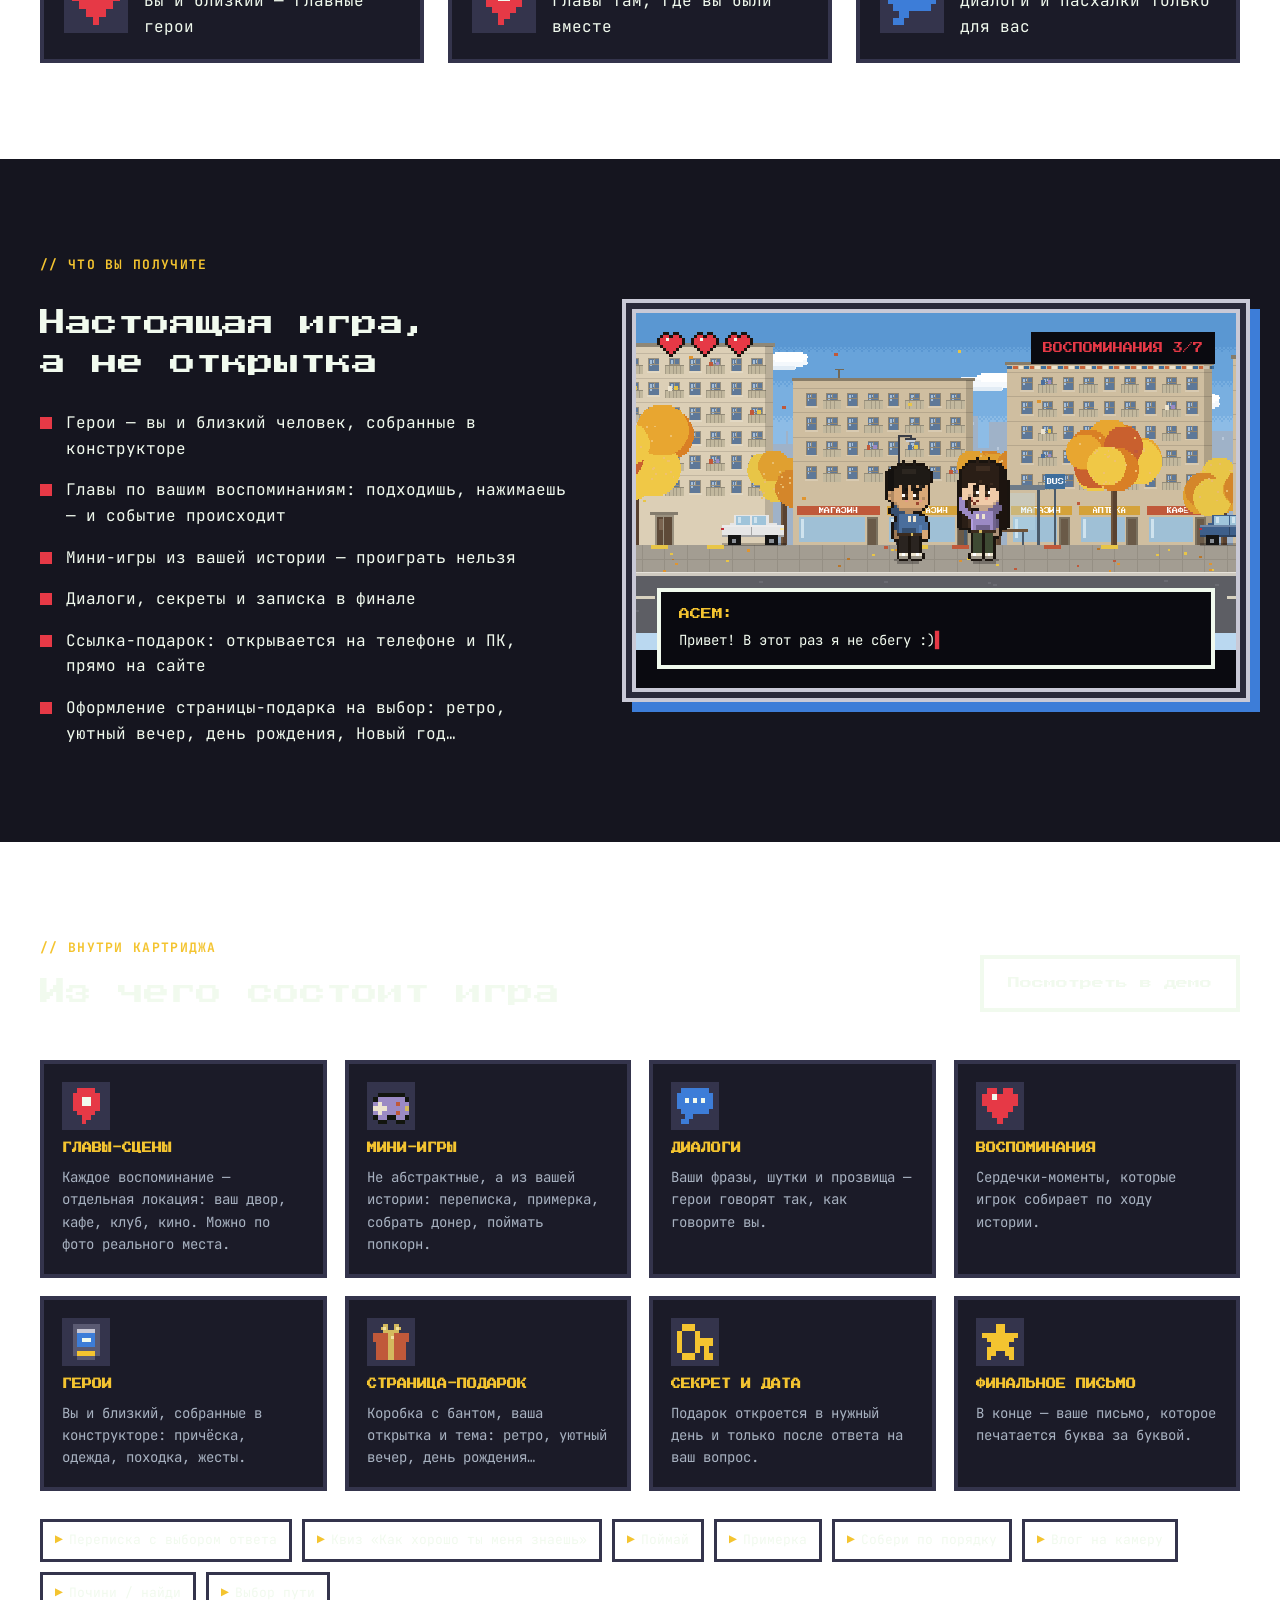
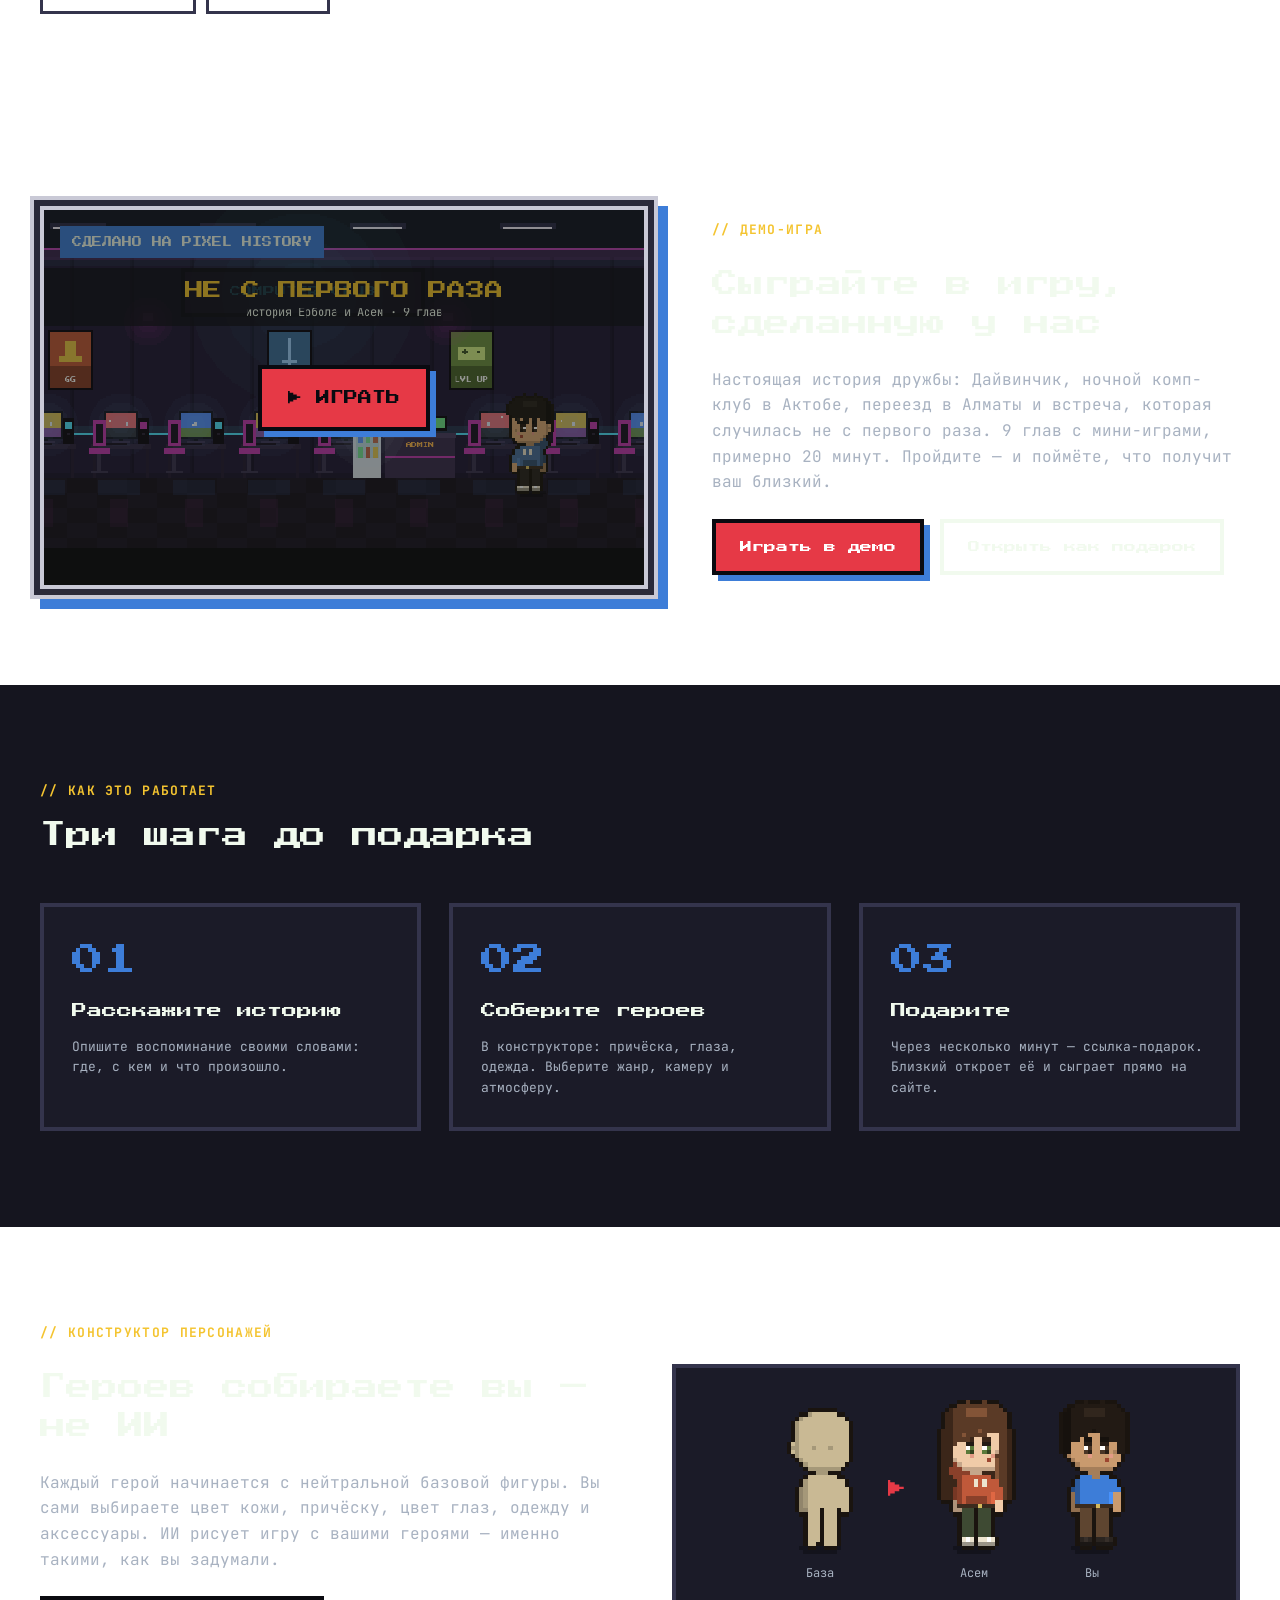
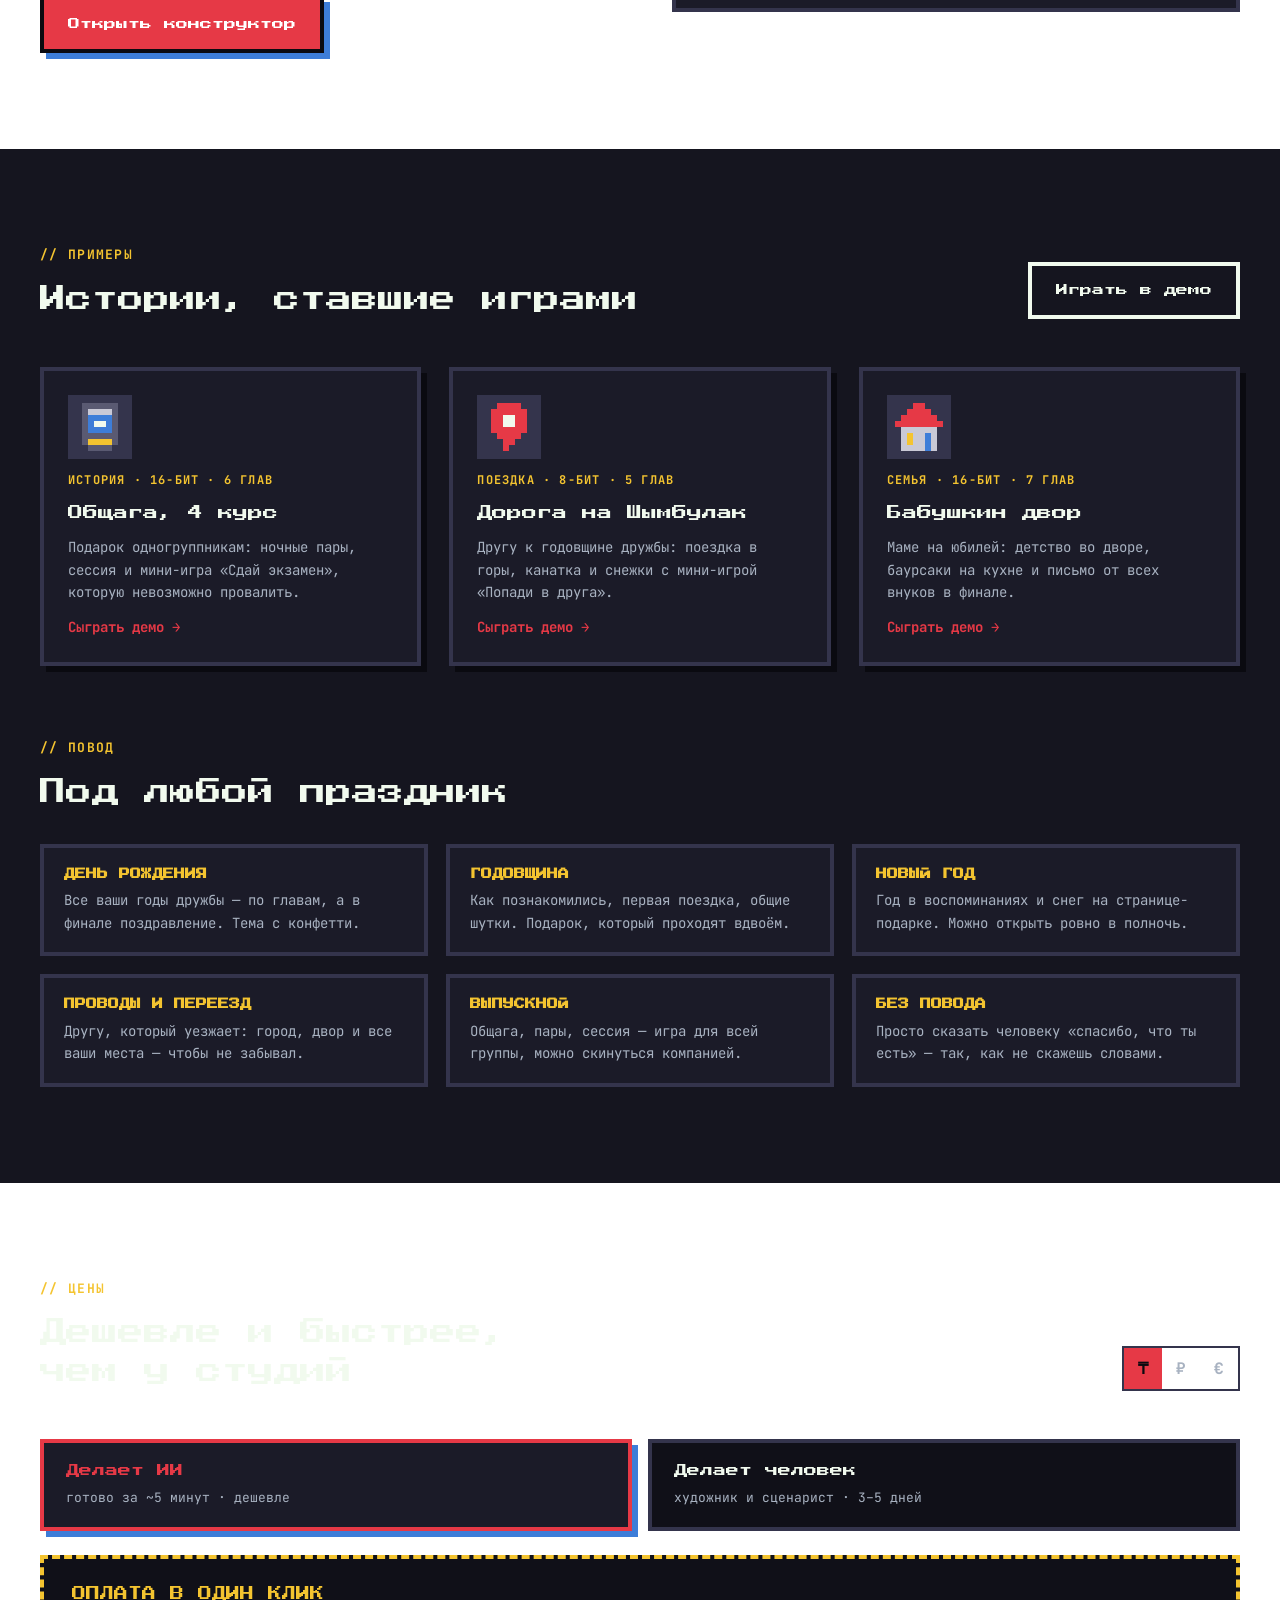
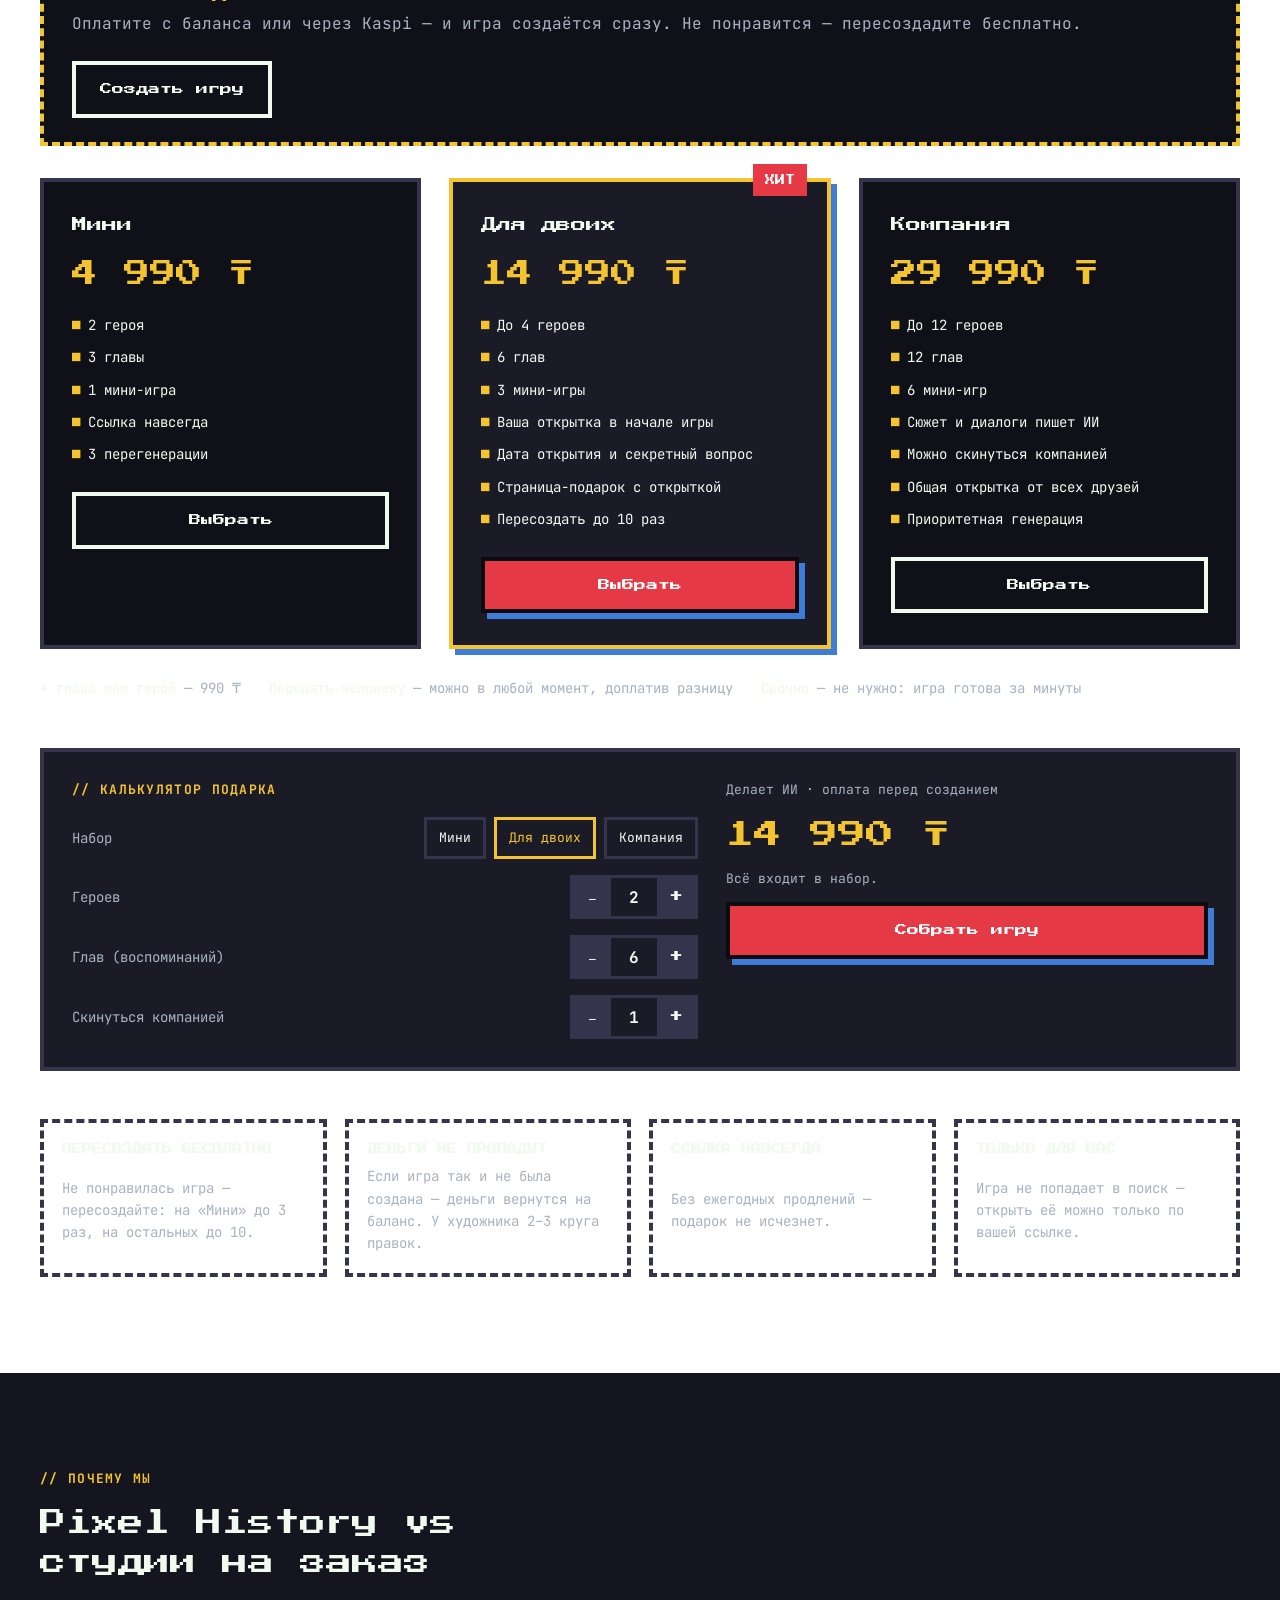
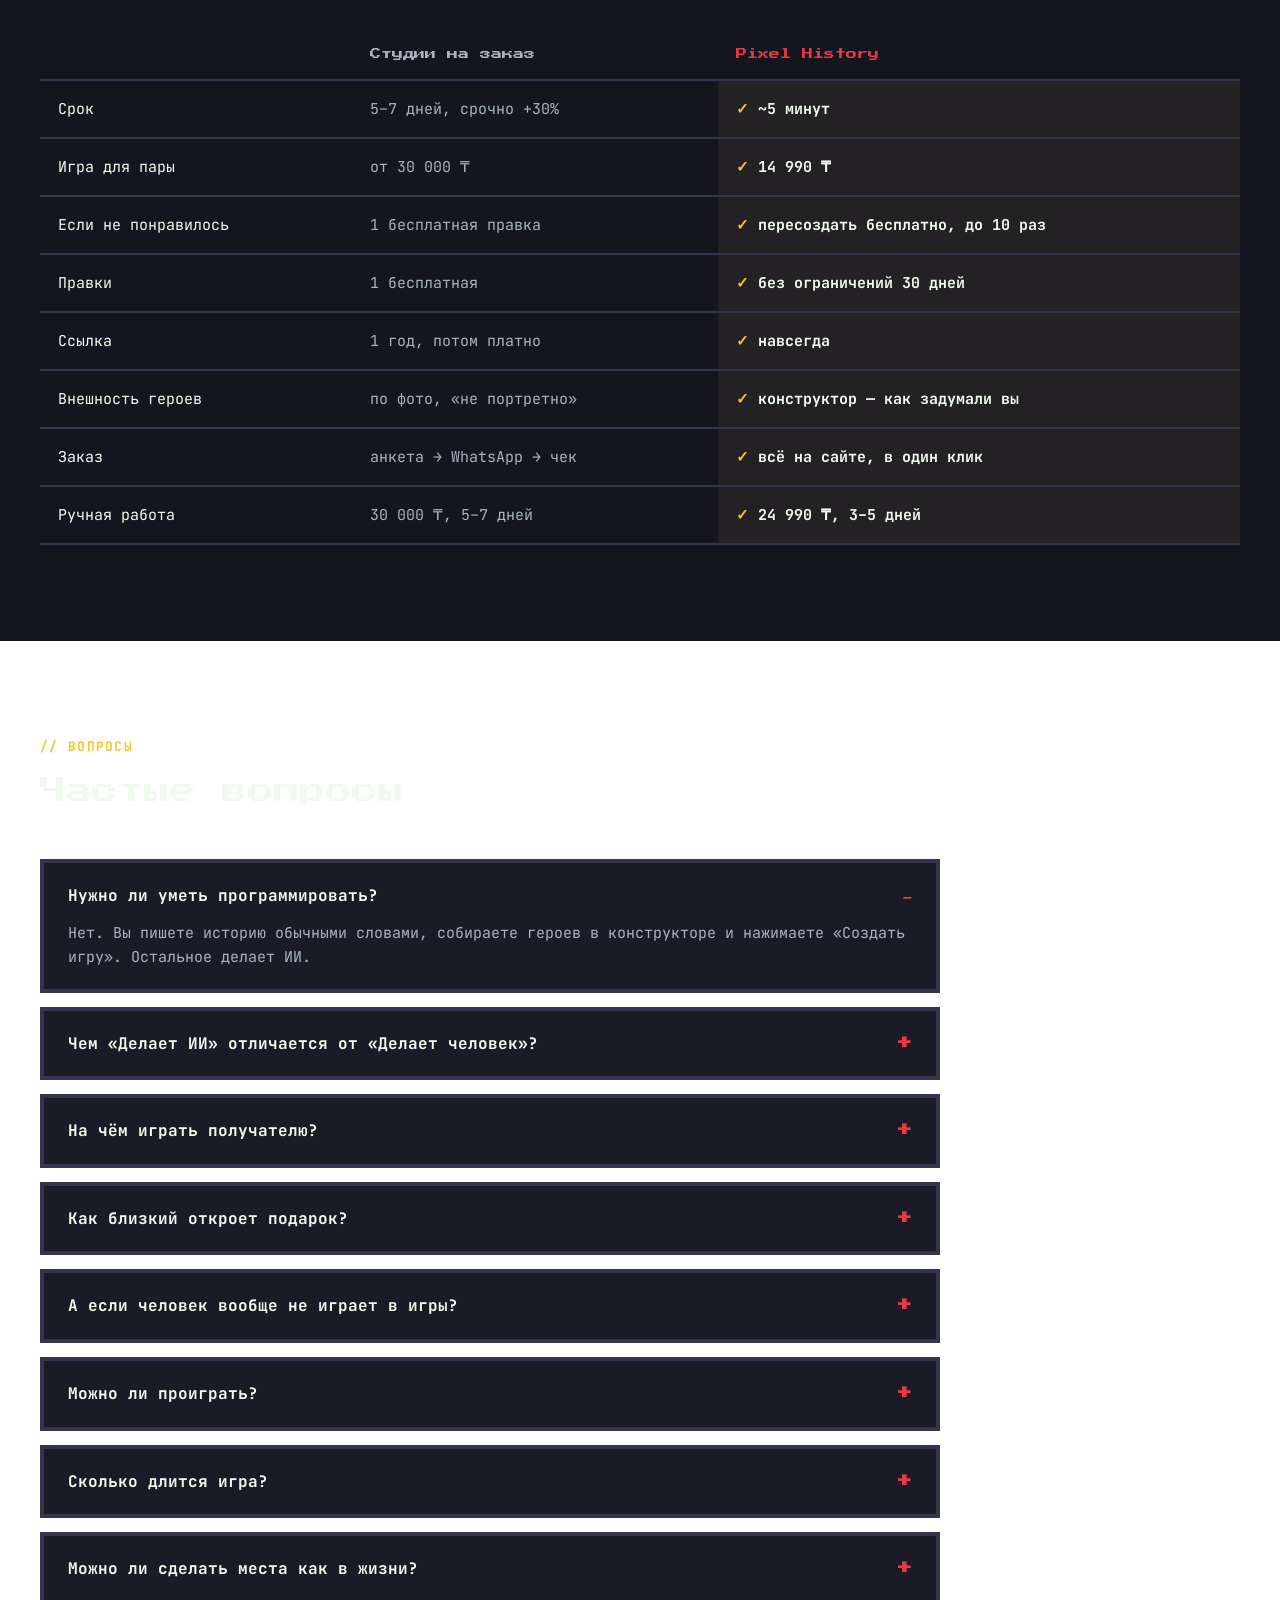
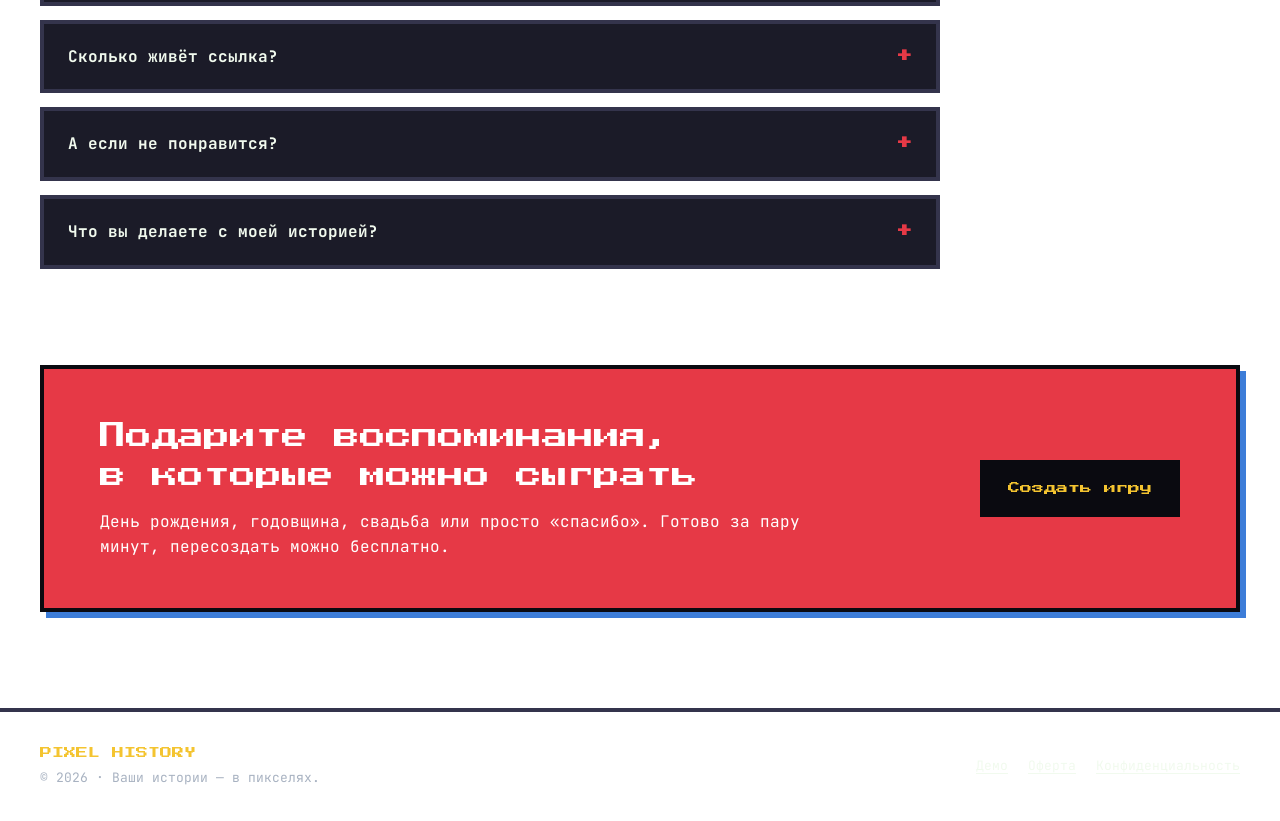
==== commit 887d4acb: "Оферта, политика конфиденциальности, подвал с документами, согласие перед созданием игры Co-Authored" ====
--- a/index.html
+++ b/index.html
@@ -9,7 +9,7 @@
 <link rel="preconnect" href="https://fonts.googleapis.com">
 <link rel="preconnect" href="https://fonts.gstatic.com" crossorigin>
 <link href="https://fonts.googleapis.com/css2?family=JetBrains+Mono:wght@400;700&family=Press+Start+2P&display=swap" rel="stylesheet">
-<link rel="stylesheet" href="assets/style.css?v=17">
+<link rel="stylesheet" href="assets/style.css?v=18">
 <link id="site-theme" rel="stylesheet" href="assets/retro.css?v=3">
 <style>
   /* плашка «до праздника» */
@@ -397,13 +397,7 @@
 
 <div class="sticky-cta" id="stickyCta"><span>Игра в подарок<br><b>от 4 990 ₸</b> · готово за 5 минут</span><a class="btn primary" href="create.html">Создать</a></div>
 
-<footer>
-  <div class="wrap">
-    <span class="px yellow" style="font-size:12px">PIXEL HISTORY</span>
-    <span class="muted">© 2026 Pixel History. Ваши истории — в пикселях.</span>
-    <nav><a href="#">Telegram</a><a href="#">Instagram</a><a href="#">Контакты</a></nav>
-  </div>
-</footer>
+<footer></footer>
 
 <div class="modal" id="demoModal">
   <div class="panel hot">
@@ -418,7 +412,7 @@
 </div>
 
 <script src="assets/pixel.js?v=19"></script>
-<script src="assets/app.js?v=18"></script>
+<script src="assets/app.js?v=19"></script>
 <script src="assets/api.js?v=15"></script>
 <script src="game/scenes.js?v=1"></script>
 <script src="game/engine.js?v=21"></script>
--- a/assets/style.css
+++ b/assets/style.css
@@ -362,3 +362,10 @@
 .step, .acc-grid > aside { grid-template-columns: minmax(0, 1fr); }
 .panel > .field, .panel input.field, .panel textarea.field { max-width: 100%; }
 h1, h2, h3 { overflow-wrap: break-word; }
+
+/* общий подвал (рисует app.js) */
+footer.site-foot .wrap { display: flex; justify-content: space-between; align-items: center; gap: 18px 28px; flex-wrap: wrap; }
+footer.site-foot .foot-brand { display: grid; gap: 6px; }
+footer.site-foot nav { display: flex; gap: 10px 20px; flex-wrap: wrap; align-items: center; }
+footer.site-foot a { color: var(--text); text-decoration: underline; text-underline-offset: 3px; }
+footer.site-foot a:hover { color: var(--moss); }
